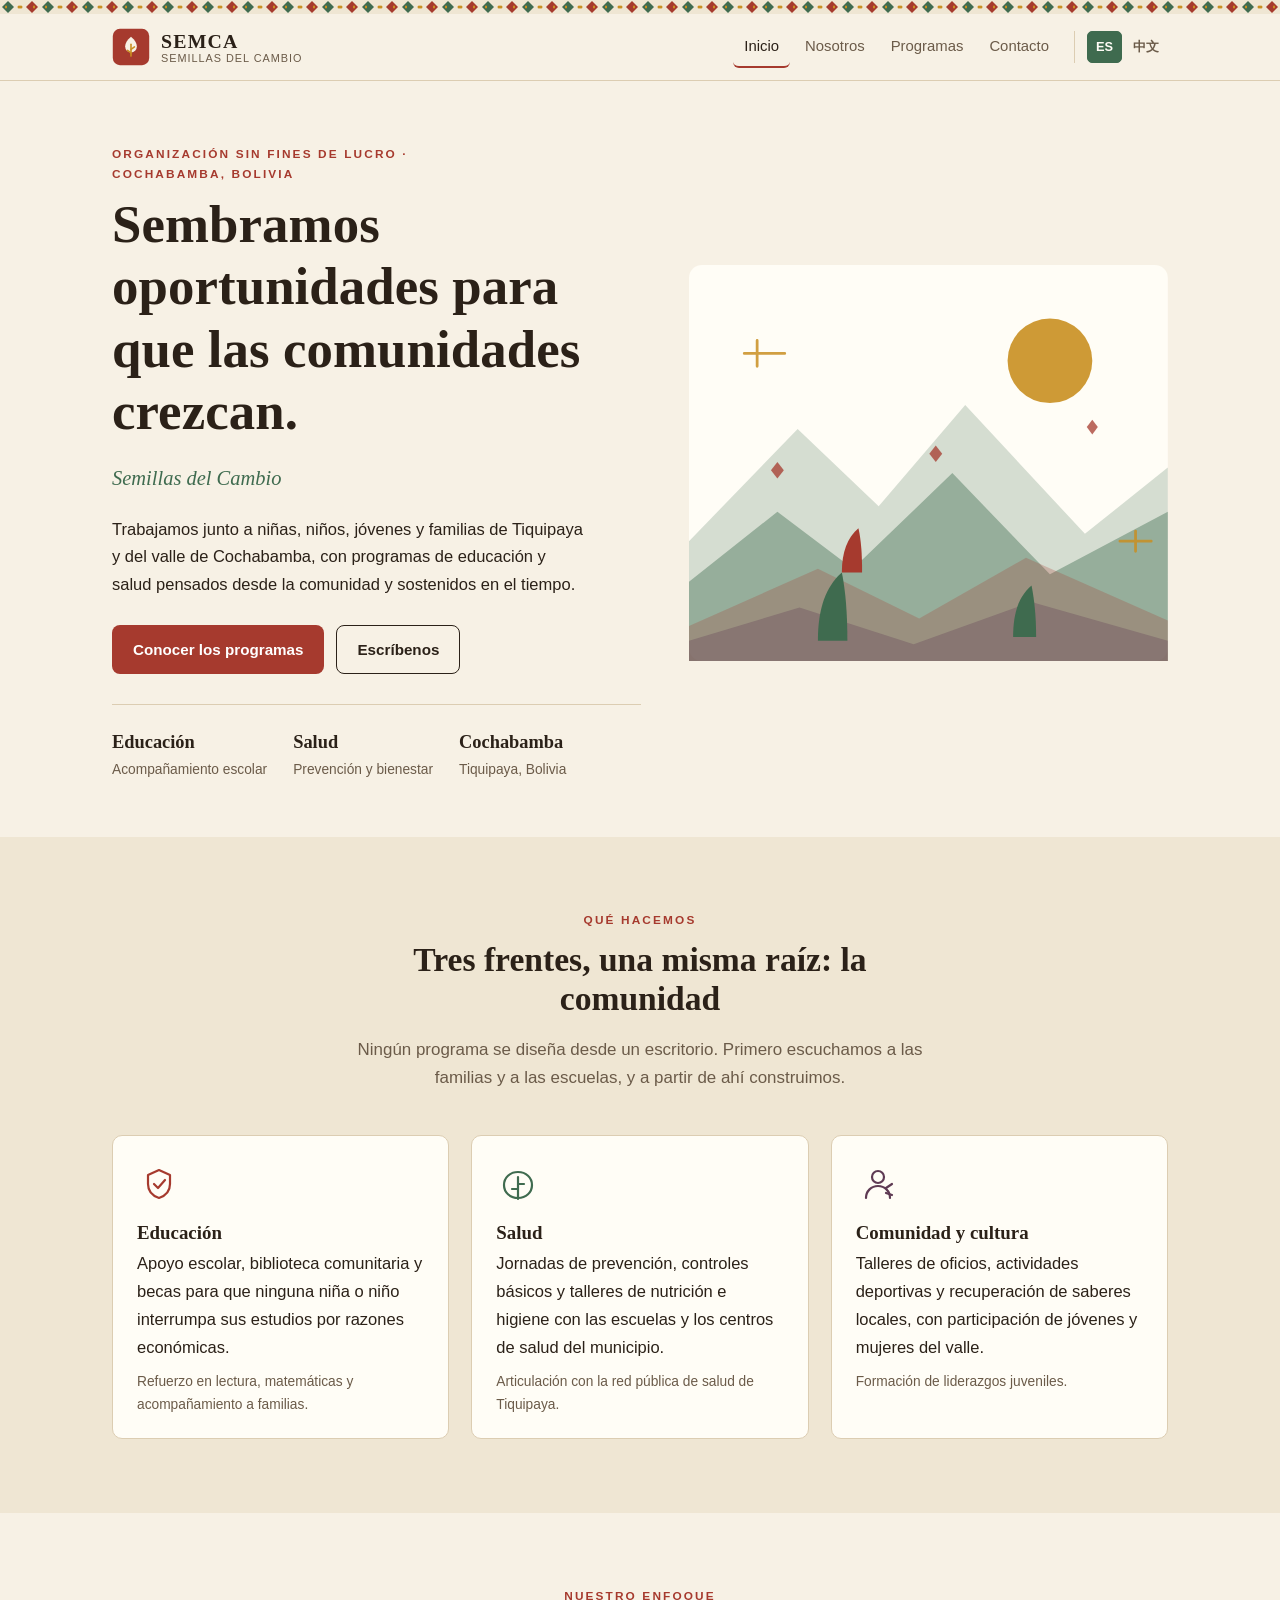
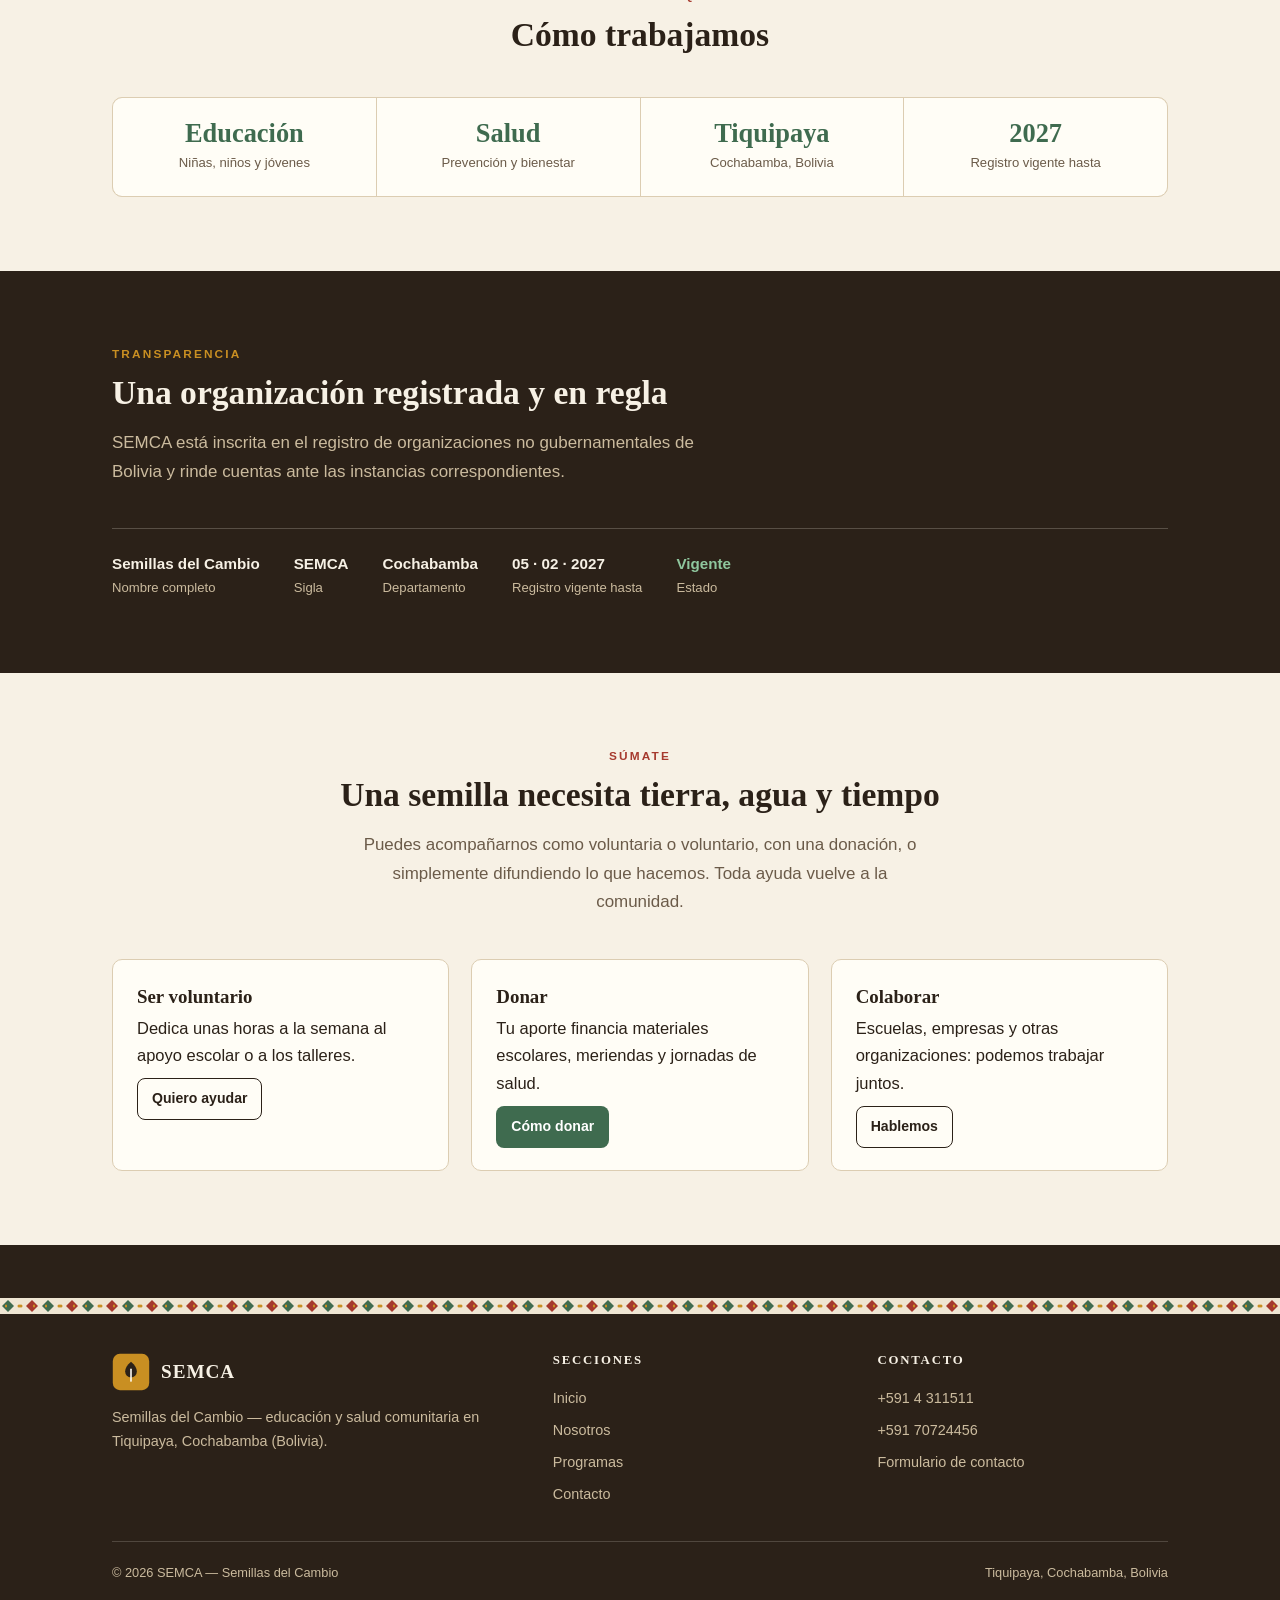
==== index.html @ c83ed0c6 "SEMCA — Semillas del Cambio website (Tiquipaya, Cochabamba, Bolivia)" ====
<!DOCTYPE html>
<html lang="es">
<head>
<meta charset="utf-8">
<meta name="viewport" content="width=device-width,initial-scale=1">
<title>SEMCA — Semillas del Cambio · Tiquipaya, Cochabamba</title>
<meta name="description" content="SEMCA — Semillas del Cambio es una organización sin fines de lucro de Tiquipaya, Cochabamba (Bolivia), dedicada a la educación y la salud comunitaria.">
<link rel="icon" href="data:image/svg+xml,%3Csvg xmlns='http://www.w3.org/2000/svg' viewBox='0 0 48 48'%3E%3Crect width='48' height='48' rx='9' fill='%23A63A2E'/%3E%3Cpath d='M24 12c5 4 7 8 7 12a7 7 0 0 1-14 0c0-4 2-8 7-12z' fill='%23F7F1E5'/%3E%3Cpath d='M24 20v14' stroke='%23C98F22' stroke-width='2'/%3E%3C/svg%3E">
<link rel="stylesheet" href="css/style.css">
</head>
<body>

<header class="site-header">
  <div class="banda"></div>
  <div class="container header-in">
    <a class="brand" href="index.html">
      <svg class="brand-mark" viewBox="0 0 48 48" aria-hidden="true">
        <rect x="1" y="1" width="46" height="46" rx="9" fill="#A63A2E"/>
        <path d="M24 11c5.2 4.2 7.4 8.3 7.4 12.4a7.4 7.4 0 0 1-14.8 0C16.6 19.3 18.8 15.2 24 11z" fill="#F7F1E5"/>
        <path d="M24 20.5v15" stroke="#C98F22" stroke-width="2" stroke-linecap="round"/>
        <path d="M24 27l4.4-3.2M24 31.5l-4.4-3.2" stroke="#C98F22" stroke-width="2" stroke-linecap="round"/>
      </svg>
      <span class="brand-text">
        <strong>SEMCA</strong>
        <span data-es="Semillas del Cambio" data-zh="变革的种子">Semillas del Cambio</span>
      </span>
    </a>
    <button class="nav-toggle" type="button" aria-label="Menú" aria-expanded="false"><span></span><span></span><span></span></button>
    <nav class="site-nav" aria-label="Navegación principal">
      <a href="index.html" data-es="Inicio" data-zh="首页">Inicio</a>
      <a href="nosotros.html" data-es="Nosotros" data-zh="关于我们">Nosotros</a>
      <a href="programas.html" data-es="Programas" data-zh="项目">Programas</a>
      <a href="contacto.html" data-es="Contacto" data-zh="联系我们">Contacto</a>
      <span class="lang">
        <button type="button" data-lang="es" aria-pressed="true">ES</button>
        <button type="button" data-lang="zh" aria-pressed="false">中文</button>
      </span>
    </nav>
  </div>
</header>

<main>

  <!-- ===================== HERO ===================== -->
  <section class="hero">
    <div class="container hero-in">
      <div>
        <p class="eyebrow" data-es="Organización sin fines de lucro · Cochabamba, Bolivia" data-zh="非营利组织 · 玻利维亚 科恰班巴">Organización sin fines de lucro · Cochabamba, Bolivia</p>
        <h1 data-es="Sembramos oportunidades para que las comunidades crezcan." data-zh="播下机会的种子，让社区自己生长。">Sembramos oportunidades para que las comunidades crezcan.</h1>
        <p class="hero-tag" data-es="Semillas del Cambio" data-zh="变革的种子">Semillas del Cambio</p>
        <p data-es="Trabajamos junto a niñas, niños, jóvenes y familias de Tiquipaya y del valle de Cochabamba, con programas de educación y salud pensados desde la comunidad y sostenidos en el tiempo." data-zh="我们与蒂基帕亚及科恰班巴山谷的儿童、青少年和家庭并肩工作，围绕教育与健康开展由社区共同设计、能够长期延续的项目。">Trabajamos junto a niñas, niños, jóvenes y familias de Tiquipaya y del valle de Cochabamba, con programas de educación y salud pensados desde la comunidad y sostenidos en el tiempo.</p>
        <div class="hero-acciones">
          <a class="btn btn--rojo" href="programas.html" data-es="Conocer los programas" data-zh="了解项目">Conocer los programas</a>
          <a class="btn btn--line" href="contacto.html" data-es="Escríbenos" data-zh="联系我们">Escríbenos</a>
        </div>
        <div class="hero-dato">
          <div><b data-es="Educación" data-zh="教育">Educación</b><span data-es="Acompañamiento escolar" data-zh="学业陪伴">Acompañamiento escolar</span></div>
          <div><b data-es="Salud" data-zh="健康">Salud</b><span data-es="Prevención y bienestar" data-zh="预防与健康">Prevención y bienestar</span></div>
          <div><b data-es="Cochabamba" data-zh="科恰班巴">Cochabamba</b><span data-es="Tiquipaya, Bolivia" data-zh="玻利维亚 蒂基帕亚">Tiquipaya, Bolivia</span></div>
        </div>
      </div>
      <div>
        <svg viewBox="0 0 520 430" role="img" aria-label="Ilustración: valle andino con sol, montañas y brotes" style="width:100%;height:auto">
          <rect width="520" height="430" rx="14" fill="#FFFDF6"/>
          <circle cx="392" cy="104" r="46" fill="#C98F22" opacity=".9"/>
          <path d="M0 300 L118 178 L206 262 L300 152 L430 292 L520 220 L520 430 L0 430 Z" fill="#3F6B4F" opacity=".22"/>
          <path d="M0 344 L96 268 L178 330 L286 226 L392 336 L520 268 L520 430 L0 430 Z" fill="#3F6B4F" opacity=".42"/>
          <path d="M0 392 L140 330 L250 384 L366 318 L520 386 L520 430 L0 430 Z" fill="#A63A2E" opacity=".26"/>
          <path d="M0 408 L120 372 L244 412 L372 366 L520 408 L520 430 L0 430 Z" fill="#5E3A53" opacity=".3"/>
          <path d="M140 408c0-34 8-58 26-74 4 20 6 44 6 74z" fill="#3F6B4F"/>
          <path d="M166 334c0-22 6-38 18-48 3 13 4 29 4 48z" fill="#A63A2E"/>
          <path d="M352 404c0-26 6-44 20-56 3 15 5 33 5 56z" fill="#3F6B4F"/>
          <g stroke="#C98F22" stroke-width="3" stroke-linecap="round" opacity=".85">
            <path d="M60 96h44M74 82v28"/>
            <path d="M468 300h34M485 289v22"/>
          </g>
          <g fill="#A63A2E" opacity=".75">
            <path d="M96 214l7 9-7 9-7-9z"/>
            <path d="M268 196l7 9-7 9-7-9z"/>
            <path d="M438 168l6 8-6 8-6-8z"/>
          </g>
        </svg>
      </div>
    </div>
  </section>

  <!-- ===================== QUÉ HACEMOS ===================== -->
  <section class="section section--alt">
    <div class="container">
      <div class="section-head center reveal">
        <p class="eyebrow" data-es="Qué hacemos" data-zh="我们的工作">Qué hacemos</p>
        <h2 data-es="Tres frentes, una misma raíz: la comunidad" data-zh="三个方向，同一个根：社区">Tres frentes, una misma raíz: la comunidad</h2>
        <p class="lead" data-es="Ningún programa se diseña desde un escritorio. Primero escuchamos a las familias y a las escuelas, y a partir de ahí construimos." data-zh="没有哪个项目是在办公室里凭空设计的。我们先倾听家庭与学校的声音，再由此出发。">Ningún programa se diseña desde un escritorio. Primero escuchamos a las familias y a las escuelas, y a partir de ahí construimos.</p>
      </div>

      <div class="grid-3">
        <article class="card reveal">
          <svg class="motivo" viewBox="0 0 44 44" fill="none" stroke="currentColor" stroke-width="2.2" stroke-linecap="round" stroke-linejoin="round" aria-hidden="true">
            <path d="M22 8l11 5v9c0 7-4.6 11.8-11 14-6.4-2.2-11-7-11-14v-9z"/>
            <path d="M17 22l4 4 7-8"/>
          </svg>
          <h3 data-es="Educación" data-zh="教育">Educación</h3>
          <p data-es="Apoyo escolar, biblioteca comunitaria y becas para que ninguna niña o niño interrumpa sus estudios por razones económicas." data-zh="课业辅导、社区图书室与助学金，让任何一个孩子都不会因为经济原因中断学业。">Apoyo escolar, biblioteca comunitaria y becas para que ninguna niña o niño interrumpa sus estudios por razones económicas.</p>
          <p class="small" data-es="Refuerzo en lectura, matemáticas y acompañamiento a familias." data-zh="阅读与数学补习，并为家庭提供陪伴支持。">Refuerzo en lectura, matemáticas y acompañamiento a familias.</p>
        </article>

        <article class="card card--verde reveal">
          <svg class="motivo" viewBox="0 0 44 44" fill="none" stroke="currentColor" stroke-width="2.2" stroke-linecap="round" stroke-linejoin="round" aria-hidden="true">
            <path d="M22 36c-8 0-14-5.6-14-13S14 10 22 10s14 5.6 14 13-6 13-14 13z"/>
            <path d="M22 15v22M22 22h6M22 27h-6"/>
          </svg>
          <h3 data-es="Salud" data-zh="健康">Salud</h3>
          <p data-es="Jornadas de prevención, controles básicos y talleres de nutrición e higiene con las escuelas y los centros de salud del municipio." data-zh="与学校和市政卫生站合作开展预防宣传、基础体检以及营养与卫生工作坊。">Jornadas de prevención, controles básicos y talleres de nutrición e higiene con las escuelas y los centros de salud del municipio.</p>
          <p class="small" data-es="Articulación con la red pública de salud de Tiquipaya." data-zh="与蒂基帕亚公共医疗网络协同合作。">Articulación con la red pública de salud de Tiquipaya.</p>
        </article>

        <article class="card card--uva reveal">
          <svg class="motivo" viewBox="0 0 44 44" fill="none" stroke="currentColor" stroke-width="2.2" stroke-linecap="round" stroke-linejoin="round" aria-hidden="true">
            <circle cx="22" cy="15" r="6"/>
            <path d="M10 36c0-7 5.4-12 12-12s12 5 12 12"/>
            <path d="M30 26l6-4M30 31l6 2"/>
          </svg>
          <h3 data-es="Comunidad y cultura" data-zh="社区与文化">Comunidad y cultura</h3>
          <p data-es="Talleres de oficios, actividades deportivas y recuperación de saberes locales, con participación de jóvenes y mujeres del valle." data-zh="手工艺工作坊、体育活动以及本地知识传承，由山谷的青年与妇女共同参与。">Talleres de oficios, actividades deportivas y recuperación de saberes locales, con participación de jóvenes y mujeres del valle.</p>
          <p class="small" data-es="Formación de liderazgos juveniles." data-zh="培养青年领导力。">Formación de liderazgos juveniles.</p>
        </article>
      </div>
    </div>
  </section>

  <!-- ===================== ENFOQUE ===================== -->
  <section class="section">
    <div class="container">
      <div class="section-head center reveal">
        <p class="eyebrow" data-es="Nuestro enfoque" data-zh="我们的定位">Nuestro enfoque</p>
        <h2 data-es="Cómo trabajamos" data-zh="我们如何工作">Cómo trabajamos</h2>
      </div>
      <div class="datos reveal">
        <div><b data-es="Educación" data-zh="教育">Educación</b><span data-es="Niñas, niños y jóvenes" data-zh="儿童与青少年">Niñas, niños y jóvenes</span></div>
        <div><b data-es="Salud" data-zh="健康">Salud</b><span data-es="Prevención y bienestar" data-zh="预防与福祉">Prevención y bienestar</span></div>
        <div><b data-es="Tiquipaya" data-zh="蒂基帕亚">Tiquipaya</b><span data-es="Cochabamba, Bolivia" data-zh="玻利维亚 科恰班巴">Cochabamba, Bolivia</span></div>
        <div><b>2027</b><span data-es="Registro vigente hasta" data-zh="注册有效期至">Registro vigente hasta</span></div>
      </div>
    </div>
  </section>

  <!-- ===================== REGISTRO / TRANSPARENCIA ===================== -->
  <section class="section section--ink">
    <div class="container">
      <div class="section-head reveal">
        <p class="eyebrow" data-es="Transparencia" data-zh="透明与合规">Transparencia</p>
        <h2 data-es="Una organización registrada y en regla" data-zh="依法注册、合规运营的组织">Una organización registrada y en regla</h2>
        <p class="lead" data-es="SEMCA está inscrita en el registro de organizaciones no gubernamentales de Bolivia y rinde cuentas ante las instancias correspondientes." data-zh="SEMCA 已在玻利维亚非政府组织登记册中登记，并向相应主管机构报告工作。">SEMCA está inscrita en el registro de organizaciones no gubernamentales de Bolivia y rinde cuentas ante las instancias correspondientes.</p>
      </div>
      <div class="registro reveal">
        <div><b data-es="Semillas del Cambio" data-zh="变革的种子">Semillas del Cambio</b><span data-es="Nombre completo" data-zh="机构全称">Nombre completo</span></div>
        <div><b>SEMCA</b><span data-es="Sigla" data-zh="简称">Sigla</span></div>
        <div><b data-es="Cochabamba" data-zh="科恰班巴">Cochabamba</b><span data-es="Departamento" data-zh="所在省">Departamento</span></div>
        <div><b>05 · 02 · 2027</b><span data-es="Registro vigente hasta" data-zh="注册有效期至">Registro vigente hasta</span></div>
        <div><b class="vigente" data-es="Vigente" data-zh="有效">Vigente</b><span data-es="Estado" data-zh="状态">Estado</span></div>
      </div>
    </div>
  </section>

  <!-- ===================== CTA ===================== -->
  <section class="section">
    <div class="container">
      <div class="section-head center reveal">
        <p class="eyebrow" data-es="Súmate" data-zh="加入我们">Súmate</p>
        <h2 data-es="Una semilla necesita tierra, agua y tiempo" data-zh="一颗种子需要土壤、水和时间">Una semilla necesita tierra, agua y tiempo</h2>
        <p class="lead" data-es="Puedes acompañarnos como voluntaria o voluntario, con una donación, o simplemente difundiendo lo que hacemos. Toda ayuda vuelve a la comunidad." data-zh="你可以作为志愿者加入我们，可以捐赠，也可以只是把我们在做的事告诉更多人。每一份帮助都会回到社区。">Puedes acompañarnos como voluntaria o voluntario, con una donación, o simplemente difundiendo lo que hacemos. Toda ayuda vuelve a la comunidad.</p>
      </div>
      <div class="grid-3">
        <article class="card reveal">
          <h3 data-es="Ser voluntario" data-zh="成为志愿者">Ser voluntario</h3>
          <p data-es="Dedica unas horas a la semana al apoyo escolar o a los talleres." data-zh="每周投入几个小时，参与课业辅导或工作坊。">Dedica unas horas a la semana al apoyo escolar o a los talleres.</p>
          <a class="btn btn--line btn--chico" href="contacto.html" data-es="Quiero ayudar" data-zh="我想参与">Quiero ayudar</a>
        </article>
        <article class="card card--verde reveal">
          <h3 data-es="Donar" data-zh="捐赠">Donar</h3>
          <p data-es="Tu aporte financia materiales escolares, meriendas y jornadas de salud." data-zh="你的捐助将用于学习用品、加餐和健康活动。">Tu aporte financia materiales escolares, meriendas y jornadas de salud.</p>
          <a class="btn btn--verde btn--chico" href="contacto.html" data-es="Cómo donar" data-zh="如何捐赠">Cómo donar</a>
        </article>
        <article class="card card--uva reveal">
          <h3 data-es="Colaborar" data-zh="合作">Colaborar</h3>
          <p data-es="Escuelas, empresas y otras organizaciones: podemos trabajar juntos." data-zh="学校、企业及其他组织：我们可以携手合作。">Escuelas, empresas y otras organizaciones: podemos trabajar juntos.</p>
          <a class="btn btn--line btn--chico" href="contacto.html" data-es="Hablemos" data-zh="聊一聊">Hablemos</a>
        </article>
      </div>
    </div>
  </section>

</main>

<footer class="site-footer">
  <div class="banda banda--gruesa"></div>
  <div class="container" style="padding-top:38px">
    <div class="footer-grid">
      <div>
        <div class="footer-marca">
          <svg class="brand-mark" viewBox="0 0 48 48" aria-hidden="true">
            <rect x="1" y="1" width="46" height="46" rx="9" fill="#C98F22"/>
            <path d="M24 11c5.2 4.2 7.4 8.3 7.4 12.4a7.4 7.4 0 0 1-14.8 0C16.6 19.3 18.8 15.2 24 11z" fill="#2B2118"/>
            <path d="M24 20.5v15" stroke="#FFFDF6" stroke-width="2" stroke-linecap="round"/>
          </svg>
          <strong>SEMCA</strong>
        </div>
        <p data-es="Semillas del Cambio — educación y salud comunitaria en Tiquipaya, Cochabamba (Bolivia)." data-zh="变革的种子 —— 在玻利维亚科恰班巴蒂基帕亚开展教育与社区健康工作。">Semillas del Cambio — educación y salud comunitaria en Tiquipaya, Cochabamba (Bolivia).</p>
      </div>
      <div>
        <h4 data-es="Secciones" data-zh="网站导航">Secciones</h4>
        <a href="index.html" data-es="Inicio" data-zh="首页">Inicio</a>
        <a href="nosotros.html" data-es="Nosotros" data-zh="关于我们">Nosotros</a>
        <a href="programas.html" data-es="Programas" data-zh="项目">Programas</a>
        <a href="contacto.html" data-es="Contacto" data-zh="联系我们">Contacto</a>
      </div>
      <div>
        <h4 data-es="Contacto" data-zh="联系方式">Contacto</h4>
        <a href="tel:+5914311511">+591 4 311511</a>
        <a href="tel:+59170724456">+591 70724456</a>
        <a href="contacto.html" data-es="Formulario de contacto" data-zh="在线留言">Formulario de contacto</a>
      </div>
    </div>
    <div class="footer-fin">
      <span>© <span data-anio>2026</span> SEMCA — <span data-es="Semillas del Cambio" data-zh="变革的种子">Semillas del Cambio</span></span>
      <span data-es="Tiquipaya, Cochabamba, Bolivia" data-zh="玻利维亚 科恰班巴 蒂基帕亚">Tiquipaya, Cochabamba, Bolivia</span>
    </div>
  </div>
</footer>

<script src="js/main.js"></script>
</body>
</html>
---- css/style.css ----
/* ============================================================
   SEMCA — Semillas del Cambio (Tiquipaya, Cochabamba, Bolivia)
   Hoja de estilos única para todo el sitio.
   Paleta tomada de la paleta textiles andinos (aguayo):
   creyo algodón, Rojo teja, verde valle, ocre mostaza, Uva.
   ============================================================ */

:root{
  --cream:   #F7F1E5;
  --cream-2: #EFE6D3;
  --paper:   #FFFDF6;
  --ink:     #2B2118;
  --ink-2:   #6B5B49;
  --rojo:    #A63A2E;
  --verde:   #3F6B4F;
  --ocre:    #C98F22;
  --uva:     #5E3A53;
  --line:    #DCCDB2;

  --serif: "Iowan Old Style","Palatino Linotype",Palatino,Georgia,"Songti SC","Noto Serif CJK SC",serif;
  --sans: -apple-system,BlinkMacSystemFont,"Segoe UI",Roboto,"Helvetica Neue","PingFang SC","Hiragino Sans GB","Microsoft YaHei",sans-serif;
  --maxw: 1100px;
  --r: 10px;
}

*{box-sizing:border-box}
html{-webkit-text-size-adjust:100%; scroll-behavior:smooth}
body{
  margin:0;
  font-family:var(--sans);
  font-size:16.5px;
  line-height:1.68;
  color:var(--ink);
  background:var(--cream);
}
img,svg{display:block;max-width:100%}
a{color:inherit;text-decoration:none}
p{margin:0 0 1em}
ul{margin:0;padding:0;list-style:none}

.container{max-width:var(--maxw);margin:0 auto;padding:0 22px}

/* ---------- Tipografía ---------- */
h1,h2,h3,h4{font-family:var(--serif);line-height:1.18;margin:0 0 .5em;font-weight:600}
h1{font-size:clamp(2.1rem,4.6vw,3.3rem);letter-spacing:.1px}
h2{font-size:clamp(1.55rem,2.8vw,2.1rem)}
h3{font-size:1.18rem}
.eyebrow{
  font-size:.74rem;font-weight:700;letter-spacing:.18em;text-transform:uppercase;
  color:var(--rojo);margin:0 0 .7em;
}
.lead{font-size:1.06rem;color:var(--ink-2);max-width:62ch}
.small{font-size:.86rem;color:var(--ink-2)}
.center{text-align:center}
.center .lead{margin-left:auto;margin-right:auto}

/* ---------- Banda tejida (aguayo) ---------- */
.banda{
  height:14px;width:100%;
  background-image:url("data:image/svg+xml,%3Csvg xmlns='http://www.w3.org/2000/svg' width='40' height='16' viewBox='0 0 40 16'%3E%3Crect width='40' height='16' fill='%23EFE6D3'/%3E%3Cpath d='M6 8 L12 2 L18 8 L12 14 Z' fill='%23A63A2E'/%3E%3Cpath d='M22 8 L28 2 L34 8 L28 14 Z' fill='%233F6B4F'/%3E%3Cpath d='M13 8 h2' stroke='%23C98F22' stroke-width='2.4'/%3E%3Cpath d='M25 8 h2' stroke='%23C98F22' stroke-width='2.4'/%3E%3Ccircle cx='1' cy='8' r='1.5' fill='%23C98F22'/%3E%3Ccircle cx='39' cy='8' r='1.5' fill='%23C98F22'/%3E%3C/svg%3E");
  background-repeat:repeat-x;
  background-position:center;
  flex:none;
}
.banda--gruesa{height:18px}

/* ---------- Cabecera ---------- */
.site-header{
  position:sticky;top:0;z-index:60;
  background:var(--cream);
  border-bottom:1px solid var(--line);
}
.header-in{display:flex;align-items:center;gap:18px;min-height:66px}
.brand{display:flex;align-items:center;gap:11px;flex:none}
.brand-mark{width:38px;height:38px;flex:none}
.brand-text{display:flex;flex-direction:column;line-height:1.12}
.brand-text strong{font-family:var(--serif);font-size:1.24rem;letter-spacing:.06em}
.brand-text span{font-size:.68rem;letter-spacing:.09em;text-transform:uppercase;color:var(--ink-2)}

.site-nav{margin-left:auto;display:flex;align-items:center;gap:4px}
.site-nav a{
  padding:8px 11px;border-radius:6px;font-size:.93rem;color:var(--ink-2);
  border-bottom:2px solid transparent;
}
.site-nav a:hover{color:var(--ink)}
.site-nav a.is-current{color:var(--ink);border-bottom-color:var(--rojo)}
.lang{display:flex;align-items:center;gap:2px;margin-left:10px;padding-left:12px;border-left:1px solid var(--line)}
.lang button{
  font:inherit;font-size:.8rem;font-weight:600;cursor:pointer;
  padding:4px 8px;border-radius:5px;border:1px solid transparent;
  background:none;color:var(--ink-2);
}
.lang button:hover{color:var(--ink)}
.lang button.is-active{color:var(--paper);background:var(--verde);border-color:var(--verde)}

.nav-toggle{
  display:none;margin-left:auto;width:42px;height:38px;cursor:pointer;
  background:none;border:1px solid var(--line);border-radius:6px;padding:9px 8px;
}
.nav-toggle span{display:block;height:2px;background:var(--ink);margin:4px 0;border-radius:2px}

/* ---------- Botones ---------- */
.btn{
  display:inline-flex;align-items:center;gap:8px;
  font:inherit;font-weight:600;font-size:.95rem;cursor:pointer;
  padding:11px 20px;border-radius:8px;border:1.5px solid transparent;
  transition:transform .12s ease, background .12s ease;
}
.btn:active{transform:translateY(1px)}
.btn--rojo{background:var(--rojo);color:#fff}
.btn--rojo:hover{background:#8d2f25}
.btn--line{border-color:var(--ink);color:var(--ink);background:none}
.btn--line:hover{background:var(--ink);color:var(--cream)}
.btn--verde{background:var(--verde);color:#fff}
.btn--verde:hover{background:#325740}
.btn--chico{padding:8px 14px;font-size:.88rem}

/* ---------- Secciones ---------- */
.section{padding:74px 0}
.section--alt{background:var(--cream-2)}
.section--ink{background:var(--ink);color:var(--cream)}
.section--ink .eyebrow{color:var(--ocre)}
.section--ink .lead,.section--ink .small{color:#CBBB9E}
.section-head{max-width:66ch;margin-bottom:42px}
.section-head.center{margin-left:auto;margin-right:auto}

/* ---------- Hero ---------- */
.hero{padding:64px 0 0}
.hero-in{display:grid;grid-template-columns:1.05fr .95fr;gap:48px;align-items:center;padding-bottom:56px}
.hero h1{margin-bottom:.35em}
.hero-tag{font-family:var(--serif);font-size:1.28rem;color:var(--verde);margin:0 0 1em;font-style:italic}
.hero p{max-width:52ch}
.hero-acciones{display:flex;flex-wrap:wrap;gap:12px;margin-top:26px}
.hero-dato{display:flex;flex-wrap:wrap;gap:10px 26px;margin-top:30px;padding-top:22px;border-top:1px solid var(--line)}
.hero-dato div{font-size:.86rem;color:var(--ink-2)}
.hero-dato b{display:block;font-family:var(--serif);font-size:1.15rem;color:var(--ink);font-weight:600}

/* ---------- Tarjetas ---------- */
.grid-3{display:grid;grid-template-columns:repeat(3,1fr);gap:22px}
.grid-2{display:grid;grid-template-columns:repeat(2,1fr);gap:22px}
.card{
  background:var(--paper);border:1px solid var(--line);border-radius:var(--r);
  padding:26px 24px 22px;position:relative;
}
.card .motivo{width:44px;height:44px;margin-bottom:16px;color:var(--rojo)}
.card h3{margin-bottom:.35em}
.card p{margin-bottom:.5em}
.card .small{margin:0}
.card--verde .motivo{color:var(--verde)}
.card--uva .motivo{color:var(--uva)}

/* ---------- Datos / transparencia ---------- */
.datos{display:grid;grid-template-columns:repeat(4,1fr);gap:1px;background:var(--line);border:1px solid var(--line);border-radius:var(--r);overflow:hidden;margin-top:40px}
.datos div{background:var(--paper);padding:20px 18px;text-align:center}
.datos b{display:block;font-family:var(--serif);font-size:1.65rem;color:var(--verde);font-weight:600;line-height:1.15}
.datos span{font-size:.82rem;color:var(--ink-2)}

.registro{
  display:flex;flex-wrap:wrap;gap:14px 34px;align-items:baseline;
  border-top:1px solid rgba(247,241,229,.22);margin-top:34px;padding-top:22px;
}
.registro div{font-size:.82rem;color:#CBBB9E}
.registro b{display:block;font-size:.95rem;color:var(--cream);font-weight:600}
.registro .vigente{color:#8FC79E}

/* ---------- Noticias ---------- */
.nota{display:grid;grid-template-columns:88px 1fr;gap:22px;padding:24px 0;border-bottom:1px solid var(--line)}
.nota:last-child{border-bottom:0}
.nota-fecha{
  font-family:var(--serif);text-align:center;border:1px solid var(--line);
  border-radius:8px;background:var(--paper);padding:8px 6px;height:fit-content;
}
.nota-fecha b{display:block;font-size:1.5rem;color:var(--rojo);line-height:1.1}
.nota-fecha span{font-size:.72rem;letter-spacing:.08em;text-transform:uppercase;color:var(--ink-2)}
.nota h3{font-size:1.12rem;margin-bottom:.3em}
.nota p{margin-bottom:.35em}
.tag{
  display:inline-block;font-size:.7rem;font-weight:700;letter-spacing:.1em;text-transform:uppercase;
  color:var(--verde);border:1px solid var(--line);background:var(--cream-2);
  padding:2px 9px;border-radius:20px;margin-bottom:10px;
}

/* ---------- Nosotros ---------- */
.lista{padding-left:0}
.lista li{position:relative;padding:6px 0 6px 30px;color:var(--ink-2)}
.lista li::before{
  content:"";position:absolute;left:2px;top:15px;width:11px;height:11px;
  background:var(--rojo);transform:rotate(45deg);
}
.lista--verde li::before{background:var(--verde)}

.cita{
  border-left:4px solid var(--ocre);background:var(--cream-2);
  padding:20px 24px;margin:34px 0;border-radius:0 var(--r) var(--r) 0;
  font-family:var(--serif);font-size:1.06rem;
}
.cita footer{font-family:var(--sans);font-size:.82rem;color:var(--ink-2);margin-top:8px}

/* ---------- Contacto ---------- */
.contacto-grid{display:grid;grid-template-columns:1fr 1fr;gap:40px;align-items:start}
.info-linea{display:flex;gap:14px;padding:15px 0;border-bottom:1px solid var(--line)}
.info-linea:last-child{border-bottom:0}
.info-linea .ic{flex:none;width:34px;height:34px;color:var(--verde);margin-top:2px}
.info-linea b{display:block;font-size:.78rem;letter-spacing:.1em;text-transform:uppercase;color:var(--ink-2);font-weight:700;margin-bottom:2px}
.info-linea span,.info-linea a{font-size:1rem;color:var(--ink)}
.info-linea a{border-bottom:1px solid var(--line)}
.info-linea a:hover{border-bottom-color:var(--rojo);color:var(--rojo)}

.formulario{background:var(--paper);border:1px solid var(--line);border-radius:var(--r);padding:26px}
.campo{margin-bottom:16px}
.campo label{display:block;font-size:.8rem;font-weight:700;letter-spacing:.06em;text-transform:uppercase;color:var(--ink-2);margin-bottom:6px}
.campo input,.campo textarea{
  width:100%;font:inherit;font-size:.95rem;color:var(--ink);
  background:var(--cream);border:1px solid var(--line);border-radius:7px;padding:10px 12px;
}
.campo input:focus,.campo textarea:focus{outline:2px solid var(--ocre);outline-offset:1px}
.form-aviso{
  display:none;margin-top:12px;padding:11px 14px;border-radius:7px;font-size:.86rem;
  background:var(--cream-2);border:1px solid var(--line);color:var(--ink-2);
}
.form-aviso.is-visible{display:block}

/* ---------- Pie ---------- */
.site-footer{background:var(--ink);color:#CBBB9E;padding:52px 0 26px;font-size:.9rem}
.footer-grid{display:grid;grid-template-columns:1.4fr 1fr 1fr;gap:34px;padding-bottom:30px}
.footer-grid h4{color:var(--cream);font-size:.8rem;letter-spacing:.14em;text-transform:uppercase;margin-bottom:14px}
.footer-grid a{display:block;padding:4px 0;color:#CBBB9E}
.footer-grid a:hover{color:var(--cream)}
.footer-marca{display:flex;align-items:center;gap:11px;margin-bottom:14px}
.footer-marca strong{font-family:var(--serif);font-size:1.2rem;color:var(--cream);letter-spacing:.05em}
.footer-fin{border-top:1px solid rgba(247,241,229,.18);padding-top:20px;display:flex;flex-wrap:wrap;gap:8px 26px;justify-content:space-between;font-size:.8rem}

/* ---------- Animación de entrada ---------- */
.reveal{opacity:0;transform:translateY(14px);transition:opacity .5s ease,transform .5s ease}
.reveal.is-in{opacity:1;transform:none}
@media (prefers-reduced-motion:reduce){
  .reveal{opacity:1;transform:none;transition:none}
  html{scroll-behavior:auto}
}

/* ---------- Responsive ---------- */
@media (max-width:920px){
  .hero-in{grid-template-columns:1fr;gap:34px}
  .grid-3{grid-template-columns:1fr 1fr}
  .datos{grid-template-columns:1fr 1fr}
  .footer-grid{grid-template-columns:1fr 1fr}
}
@media (max-width:760px){
  .nav-toggle{display:block}
  .site-nav{
    display:none;position:absolute;top:100%;left:0;right:0;
    background:var(--cream);border-bottom:1px solid var(--line);
    flex-direction:column;align-items:stretch;padding:10px 22px 16px;gap:2px;
  }
  .site-nav.is-open{display:flex}
  .site-nav a{padding:11px 4px;border-bottom:0;font-size:1rem}
  .site-nav a.is-current{border-bottom:0;color:var(--rojo)}
  .lang{margin:8px 0 0;padding:10px 0 0;border-left:0;border-top:1px solid var(--line)}
  .grid-3,.grid-2,.contacto-grid{grid-template-columns:1fr}
  .section{padding:56px 0}
  .hero{padding-top:44px}
}
@media (max-width:480px){
  .datos{grid-template-columns:1fr 1fr}
  .nota{grid-template-columns:64px 1fr;gap:14px}
}
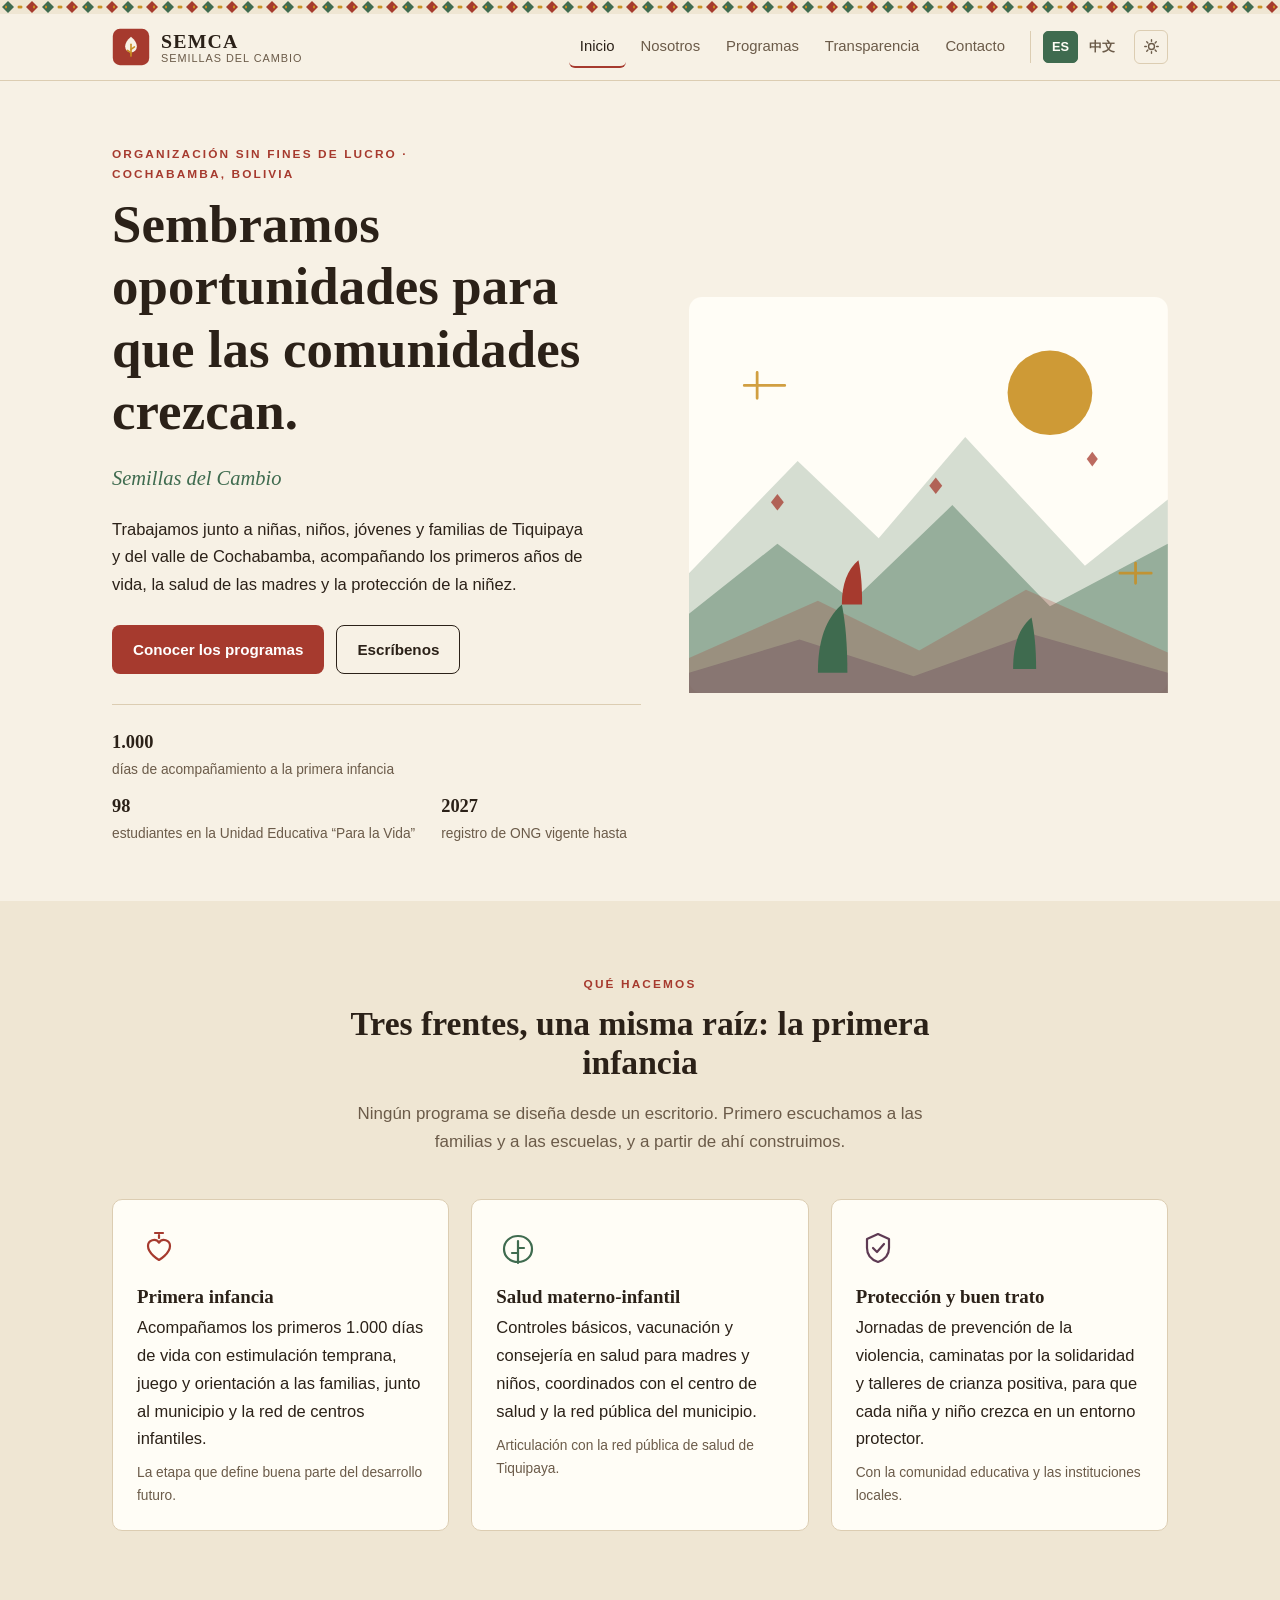
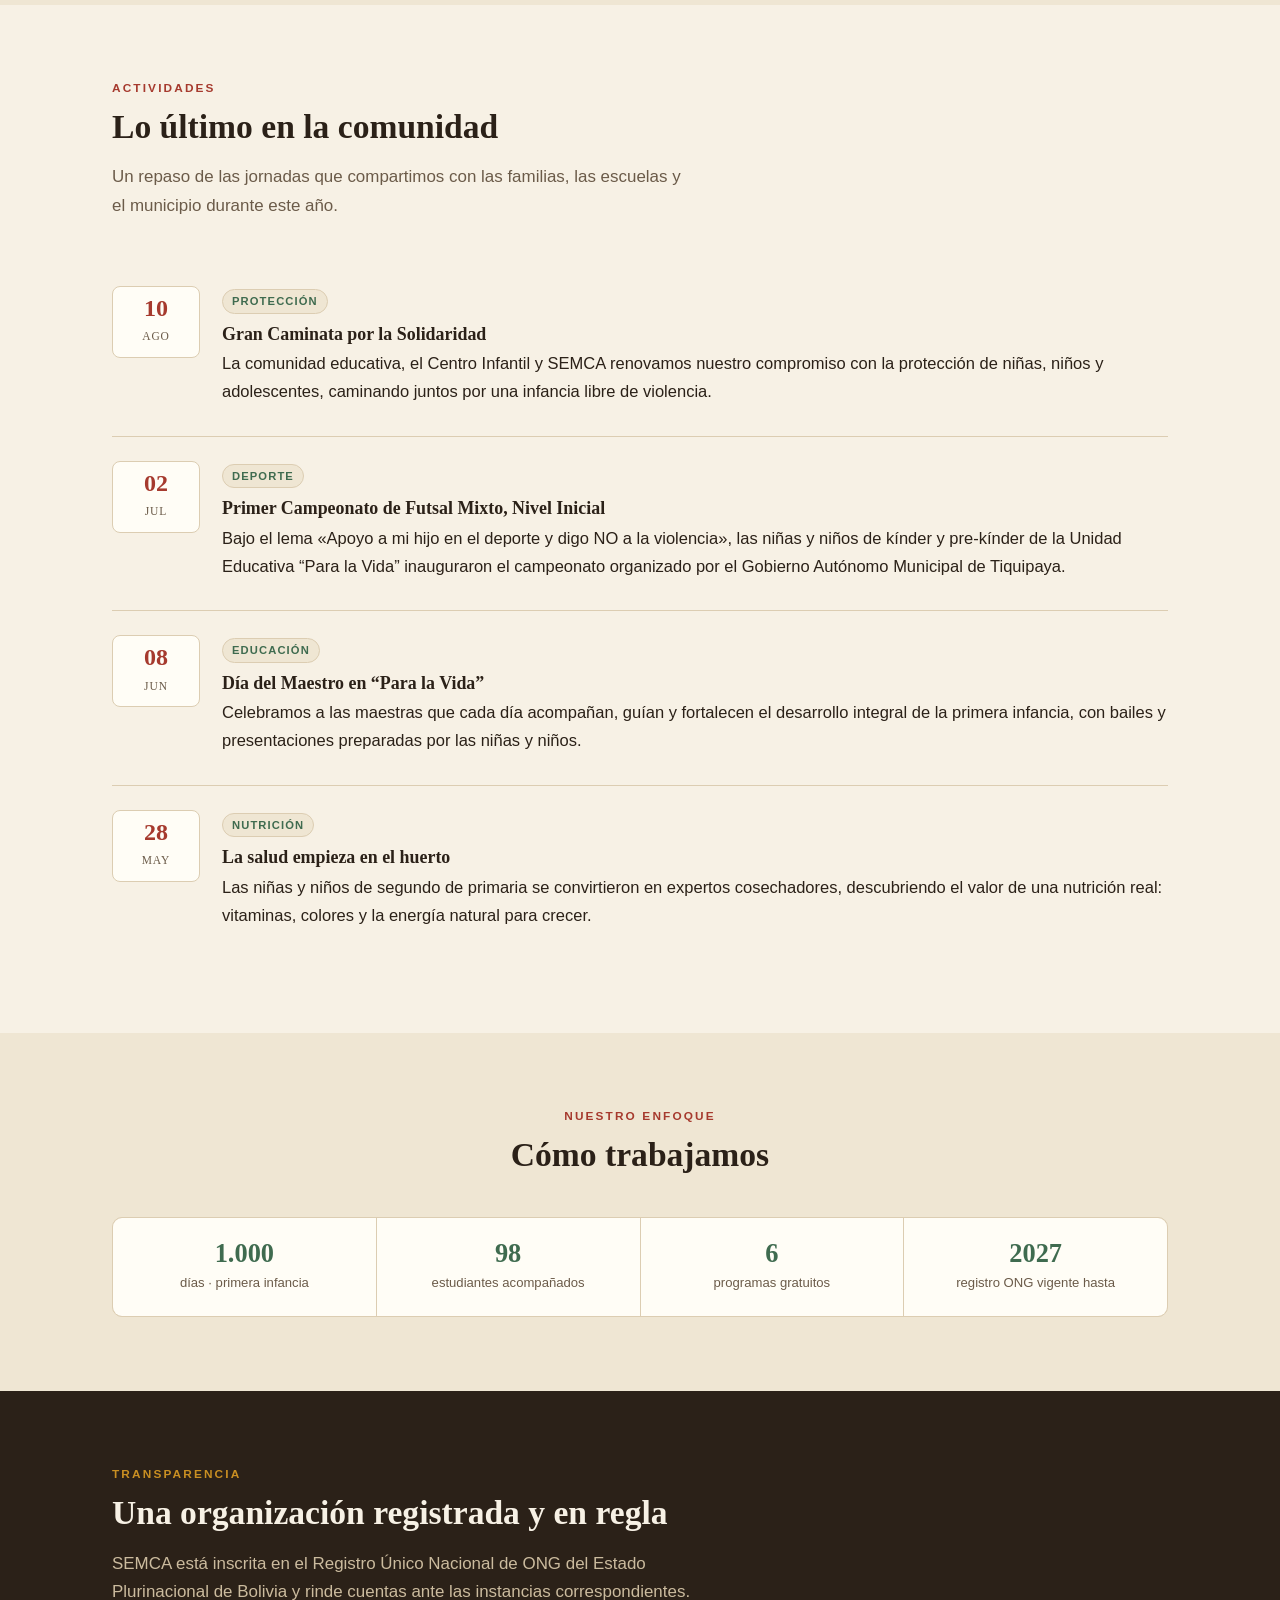
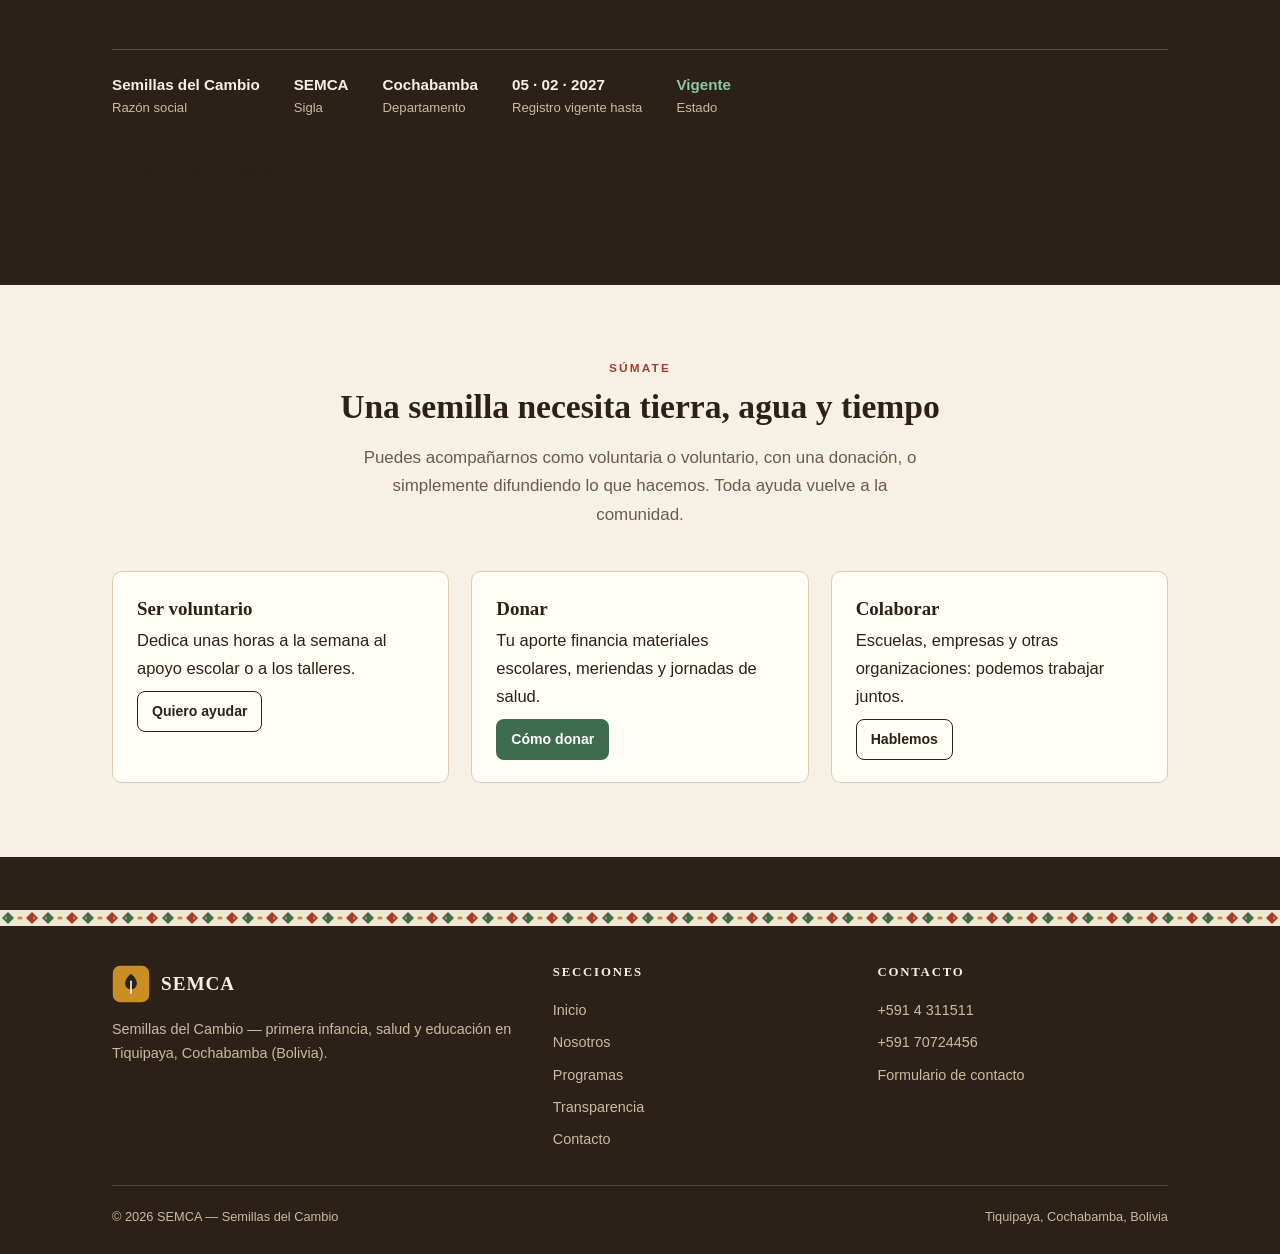
==== commit a9a4eaa8: "Sitio ampliado: contenido verificado, nuevos programas y funciones PWA Contenido - Programas reescri" ====
--- a/index.html
+++ b/index.html
@@ -4,11 +4,41 @@
 <meta charset="utf-8">
 <meta name="viewport" content="width=device-width,initial-scale=1">
 <title>SEMCA — Semillas del Cambio · Tiquipaya, Cochabamba</title>
-<meta name="description" content="SEMCA — Semillas del Cambio es una organización sin fines de lucro de Tiquipaya, Cochabamba (Bolivia), dedicada a la educación y la salud comunitaria.">
+<meta name="description" content="SEMCA — Semillas del Cambio es una organización sin fines de lucro de Tiquipaya, Cochabamba (Bolivia), dedicada a la primera infancia, la salud materno-infantil y la protección de la niñez.">
 <link rel="icon" href="data:image/svg+xml,%3Csvg xmlns='http://www.w3.org/2000/svg' viewBox='0 0 48 48'%3E%3Crect width='48' height='48' rx='9' fill='%23A63A2E'/%3E%3Cpath d='M24 12c5 4 7 8 7 12a7 7 0 0 1-14 0c0-4 2-8 7-12z' fill='%23F7F1E5'/%3E%3Cpath d='M24 20v14' stroke='%23C98F22' stroke-width='2'/%3E%3C/svg%3E">
+<meta name="theme-color" content="#A63A2E">
+<meta property="og:type" content="website">
+<meta property="og:site_name" content="SEMCA — Semillas del Cambio">
+<meta property="og:title" content="SEMCA — Semillas del Cambio · Tiquipaya, Cochabamba">
+<meta property="og:description" content="Primera infancia, salud materno-infantil y protección de la niñez en Tiquipaya, Cochabamba (Bolivia).">
+<meta property="og:locale" content="es_BO">
+<meta name="twitter:card" content="summary">
+<link rel="manifest" href="manifest.webmanifest">
+<link rel="apple-touch-icon" href="icono.svg">
 <link rel="stylesheet" href="css/style.css">
+<script>(function(){try{var t=localStorage.getItem("semca-theme");if(t!=="dark"&&t!=="light"){t=window.matchMedia&&window.matchMedia("(prefers-color-scheme: dark)").matches?"dark":"light";}document.documentElement.setAttribute("data-theme",t);}catch(e){}})();</script>
+<script type="application/ld+json">
+{
+  "@context": "https://schema.org",
+  "@type": "NGO",
+  "name": "SEMCA — Semillas del Cambio",
+  "alternateName": "SEMCA",
+  "description": "Organización sin fines de lucro de Tiquipaya, Cochabamba (Bolivia), dedicada a la primera infancia, la salud materno-infantil y la protección de la niñez.",
+  "address": {
+    "@type": "PostalAddress",
+    "streetAddress": "Calle Innominda s/n, Zona Chilimarca, entre Av. Chilimarca y Calle Innominda",
+    "addressLocality": "Tiquipaya",
+    "addressRegion": "Cochabamba",
+    "addressCountry": "BO"
+  },
+  "telephone": ["+591-4-311511", "+591-70724456"],
+  "areaServed": "Tiquipaya, Cochabamba, Bolivia"
+}
+</script>
 </head>
 <body>
+
+<a class="skip-link" href="#main" data-es="Saltar al contenido" data-zh="跳到主要内容">Saltar al contenido</a>
 
 <header class="site-header">
   <div class="banda"></div>
@@ -30,16 +60,21 @@
       <a href="index.html" data-es="Inicio" data-zh="首页">Inicio</a>
       <a href="nosotros.html" data-es="Nosotros" data-zh="关于我们">Nosotros</a>
       <a href="programas.html" data-es="Programas" data-zh="项目">Programas</a>
+      <a href="transparencia.html" data-es="Transparencia" data-zh="透明公示">Transparencia</a>
       <a href="contacto.html" data-es="Contacto" data-zh="联系我们">Contacto</a>
       <span class="lang">
         <button type="button" data-lang="es" aria-pressed="true">ES</button>
         <button type="button" data-lang="zh" aria-pressed="false">中文</button>
       </span>
+      <button class="theme-toggle" type="button" aria-label="Cambiar tema" aria-pressed="false">
+        <svg class="ic-sol" viewBox="0 0 24 24" fill="none" stroke="currentColor" stroke-width="2" stroke-linecap="round" aria-hidden="true"><circle cx="12" cy="12" r="4.2"/><path d="M12 2.5v2.2M12 19.3v2.2M2.5 12h2.2M19.3 12h2.2M5.3 5.3l1.6 1.6M17.1 17.1l1.6 1.6M18.7 5.3l-1.6 1.6M6.9 17.1l-1.6 1.6"/></svg>
+        <svg class="ic-luna" viewBox="0 0 24 24" fill="none" stroke="currentColor" stroke-width="2" stroke-linecap="round" stroke-linejoin="round" aria-hidden="true"><path d="M20 14.5A8.5 8.5 0 0 1 9.5 4a8.5 8.5 0 1 0 10.5 10.5z"/></svg>
+      </button>
     </nav>
   </div>
 </header>
 
-<main>
+<main id="main">
 
   <!-- ===================== HERO ===================== -->
   <section class="hero">
@@ -48,15 +83,15 @@
         <p class="eyebrow" data-es="Organización sin fines de lucro · Cochabamba, Bolivia" data-zh="非营利组织 · 玻利维亚 科恰班巴">Organización sin fines de lucro · Cochabamba, Bolivia</p>
         <h1 data-es="Sembramos oportunidades para que las comunidades crezcan." data-zh="播下机会的种子，让社区自己生长。">Sembramos oportunidades para que las comunidades crezcan.</h1>
         <p class="hero-tag" data-es="Semillas del Cambio" data-zh="变革的种子">Semillas del Cambio</p>
-        <p data-es="Trabajamos junto a niñas, niños, jóvenes y familias de Tiquipaya y del valle de Cochabamba, con programas de educación y salud pensados desde la comunidad y sostenidos en el tiempo." data-zh="我们与蒂基帕亚及科恰班巴山谷的儿童、青少年和家庭并肩工作，围绕教育与健康开展由社区共同设计、能够长期延续的项目。">Trabajamos junto a niñas, niños, jóvenes y familias de Tiquipaya y del valle de Cochabamba, con programas de educación y salud pensados desde la comunidad y sostenidos en el tiempo.</p>
+        <p data-es="Trabajamos junto a niñas, niños, jóvenes y familias de Tiquipaya y del valle de Cochabamba, acompañando los primeros años de vida, la salud de las madres y la protección de la niñez." data-zh="我们与蒂基帕亚及科恰班巴山谷的儿童、青少年和家庭并肩工作，陪伴生命最初的岁月，守护母亲健康与儿童保护。">Trabajamos junto a niñas, niños, jóvenes y familias de Tiquipaya y del valle de Cochabamba, acompañando los primeros años de vida, la salud de las madres y la protección de la niñez.</p>
         <div class="hero-acciones">
           <a class="btn btn--rojo" href="programas.html" data-es="Conocer los programas" data-zh="了解项目">Conocer los programas</a>
           <a class="btn btn--line" href="contacto.html" data-es="Escríbenos" data-zh="联系我们">Escríbenos</a>
         </div>
         <div class="hero-dato">
-          <div><b data-es="Educación" data-zh="教育">Educación</b><span data-es="Acompañamiento escolar" data-zh="学业陪伴">Acompañamiento escolar</span></div>
-          <div><b data-es="Salud" data-zh="健康">Salud</b><span data-es="Prevención y bienestar" data-zh="预防与健康">Prevención y bienestar</span></div>
-          <div><b data-es="Cochabamba" data-zh="科恰班巴">Cochabamba</b><span data-es="Tiquipaya, Bolivia" data-zh="玻利维亚 蒂基帕亚">Tiquipaya, Bolivia</span></div>
+          <div><b>1.000</b><span data-es="días de acompañamiento a la primera infancia" data-zh="幼儿早期陪伴的关键天数">días de acompañamiento a la primera infancia</span></div>
+          <div><b>98</b><span data-es="estudiantes en la Unidad Educativa “Para la Vida”" data-zh="「为了生命」学校在校学生">estudiantes en la Unidad Educativa “Para la Vida”</span></div>
+          <div><b>2027</b><span data-es="registro de ONG vigente hasta" data-zh="NGO 登记有效期至">registro de ONG vigente hasta</span></div>
         </div>
       </div>
       <div>
@@ -89,19 +124,19 @@
     <div class="container">
       <div class="section-head center reveal">
         <p class="eyebrow" data-es="Qué hacemos" data-zh="我们的工作">Qué hacemos</p>
-        <h2 data-es="Tres frentes, una misma raíz: la comunidad" data-zh="三个方向，同一个根：社区">Tres frentes, una misma raíz: la comunidad</h2>
+        <h2 data-es="Tres frentes, una misma raíz: la primera infancia" data-zh="三个方向，同一个根：幼儿早期发展">Tres frentes, una misma raíz: la primera infancia</h2>
         <p class="lead" data-es="Ningún programa se diseña desde un escritorio. Primero escuchamos a las familias y a las escuelas, y a partir de ahí construimos." data-zh="没有哪个项目是在办公室里凭空设计的。我们先倾听家庭与学校的声音，再由此出发。">Ningún programa se diseña desde un escritorio. Primero escuchamos a las familias y a las escuelas, y a partir de ahí construimos.</p>
       </div>
 
       <div class="grid-3">
         <article class="card reveal">
           <svg class="motivo" viewBox="0 0 44 44" fill="none" stroke="currentColor" stroke-width="2.2" stroke-linecap="round" stroke-linejoin="round" aria-hidden="true">
-            <path d="M22 8l11 5v9c0 7-4.6 11.8-11 14-6.4-2.2-11-7-11-14v-9z"/>
-            <path d="M17 22l4 4 7-8"/>
+            <path d="M22 34s-11-6.4-11-14a6 6 0 0 1 11-3.4A6 6 0 0 1 33 20c0 7.6-11 14-11 14z"/>
+            <path d="M22 12V9M18 7h8"/>
           </svg>
-          <h3 data-es="Educación" data-zh="教育">Educación</h3>
-          <p data-es="Apoyo escolar, biblioteca comunitaria y becas para que ninguna niña o niño interrumpa sus estudios por razones económicas." data-zh="课业辅导、社区图书室与助学金，让任何一个孩子都不会因为经济原因中断学业。">Apoyo escolar, biblioteca comunitaria y becas para que ninguna niña o niño interrumpa sus estudios por razones económicas.</p>
-          <p class="small" data-es="Refuerzo en lectura, matemáticas y acompañamiento a familias." data-zh="阅读与数学补习，并为家庭提供陪伴支持。">Refuerzo en lectura, matemáticas y acompañamiento a familias.</p>
+          <h3 data-es="Primera infancia" data-zh="幼儿早期发展">Primera infancia</h3>
+          <p data-es="Acompañamos los primeros 1.000 días de vida con estimulación temprana, juego y orientación a las familias, junto al municipio y la red de centros infantiles." data-zh="陪伴生命最初的 1000 天，提供早期刺激、游戏与家庭指导，并与市政府及儿童中心网络协同。">Acompañamos los primeros 1.000 días de vida con estimulación temprana, juego y orientación a las familias, junto al municipio y la red de centros infantiles.</p>
+          <p class="small" data-es="La etapa que define buena parte del desarrollo futuro." data-zh="这一阶段在很大程度上决定未来的发展。">La etapa que define buena parte del desarrollo futuro.</p>
         </article>
 
         <article class="card card--verde reveal">
@@ -109,37 +144,85 @@
             <path d="M22 36c-8 0-14-5.6-14-13S14 10 22 10s14 5.6 14 13-6 13-14 13z"/>
             <path d="M22 15v22M22 22h6M22 27h-6"/>
           </svg>
-          <h3 data-es="Salud" data-zh="健康">Salud</h3>
-          <p data-es="Jornadas de prevención, controles básicos y talleres de nutrición e higiene con las escuelas y los centros de salud del municipio." data-zh="与学校和市政卫生站合作开展预防宣传、基础体检以及营养与卫生工作坊。">Jornadas de prevención, controles básicos y talleres de nutrición e higiene con las escuelas y los centros de salud del municipio.</p>
+          <h3 data-es="Salud materno-infantil" data-zh="母婴健康">Salud materno-infantil</h3>
+          <p data-es="Controles básicos, vacunación y consejería en salud para madres y niños, coordinados con el centro de salud y la red pública del municipio." data-zh="为母亲与儿童提供基础体检、疫苗接种与健康咨询，并与市政卫生站及公共医疗网络协同。">Controles básicos, vacunación y consejería en salud para madres y niños, coordinados con el centro de salud y la red pública del municipio.</p>
           <p class="small" data-es="Articulación con la red pública de salud de Tiquipaya." data-zh="与蒂基帕亚公共医疗网络协同合作。">Articulación con la red pública de salud de Tiquipaya.</p>
         </article>
 
         <article class="card card--uva reveal">
           <svg class="motivo" viewBox="0 0 44 44" fill="none" stroke="currentColor" stroke-width="2.2" stroke-linecap="round" stroke-linejoin="round" aria-hidden="true">
-            <circle cx="22" cy="15" r="6"/>
-            <path d="M10 36c0-7 5.4-12 12-12s12 5 12 12"/>
-            <path d="M30 26l6-4M30 31l6 2"/>
+            <path d="M22 8l11 5v9c0 7-4.6 11.8-11 14-6.4-2.2-11-7-11-14v-9z"/>
+            <path d="M17 22l4 4 7-8"/>
           </svg>
-          <h3 data-es="Comunidad y cultura" data-zh="社区与文化">Comunidad y cultura</h3>
-          <p data-es="Talleres de oficios, actividades deportivas y recuperación de saberes locales, con participación de jóvenes y mujeres del valle." data-zh="手工艺工作坊、体育活动以及本地知识传承，由山谷的青年与妇女共同参与。">Talleres de oficios, actividades deportivas y recuperación de saberes locales, con participación de jóvenes y mujeres del valle.</p>
-          <p class="small" data-es="Formación de liderazgos juveniles." data-zh="培养青年领导力。">Formación de liderazgos juveniles.</p>
+          <h3 data-es="Protección y buen trato" data-zh="儿童保护与善意教养">Protección y buen trato</h3>
+          <p data-es="Jornadas de prevención de la violencia, caminatas por la solidaridad y talleres de crianza positiva, para que cada niña y niño crezca en un entorno protector." data-zh="开展反暴力宣传、公益步行与正向教养工作坊，让每个孩子都能在安全的环境中成长。">Jornadas de prevención de la violencia, caminatas por la solidaridad y talleres de crianza positiva, para que cada niña y niño crezca en un entorno protector.</p>
+          <p class="small" data-es="Con la comunidad educativa y las instituciones locales." data-zh="与教育共同体及本地机构共同开展。">Con la comunidad educativa y las instituciones locales.</p>
+        </article>
+      </div>
+    </div>
+  </section>
+
+  <!-- ===================== NOTICIAS ===================== -->
+  <section class="section">
+    <div class="container">
+      <div class="section-head reveal">
+        <p class="eyebrow" data-es="Actividades" data-zh="活动动态">Actividades</p>
+        <h2 data-es="Lo último en la comunidad" data-zh="社区近期动态">Lo último en la comunidad</h2>
+        <p class="lead" data-es="Un repaso de las jornadas que compartimos con las familias, las escuelas y el municipio durante este año." data-zh="回顾今年我们与家庭、学校和市政府共同开展的活动。">Un repaso de las jornadas que compartimos con las familias, las escuelas y el municipio durante este año.</p>
+      </div>
+
+      <div class="reveal">
+        <article class="nota">
+          <div class="nota-fecha"><b>10</b><span data-es="Ago" data-zh="8月">Ago</span></div>
+          <div>
+            <span class="tag" data-es="Protección" data-zh="儿童保护">Protección</span>
+            <h3 data-es="Gran Caminata por la Solidaridad" data-zh="公益大游行">Gran Caminata por la Solidaridad</h3>
+            <p data-es="La comunidad educativa, el Centro Infantil y SEMCA renovamos nuestro compromiso con la protección de niñas, niños y adolescentes, caminando juntos por una infancia libre de violencia." data-zh="教育共同体、儿童中心与 SEMCA 共同重申对儿童与青少年保护的承诺，为「没有暴力的童年」携手同行。">La comunidad educativa, el Centro Infantil y SEMCA renovamos nuestro compromiso con la protección de niñas, niños y adolescentes, caminando juntos por una infancia libre de violencia.</p>
+          </div>
+        </article>
+
+        <article class="nota">
+          <div class="nota-fecha"><b>02</b><span data-es="Jul" data-zh="7月">Jul</span></div>
+          <div>
+            <span class="tag" data-es="Deporte" data-zh="体育">Deporte</span>
+            <h3 data-es="Primer Campeonato de Futsal Mixto, Nivel Inicial" data-zh="首届幼儿组男女混合五人制足球赛">Primer Campeonato de Futsal Mixto, Nivel Inicial</h3>
+            <p data-es="Bajo el lema «Apoyo a mi hijo en el deporte y digo NO a la violencia», las niñas y niños de kínder y pre-kínder de la Unidad Educativa “Para la Vida” inauguraron el campeonato organizado por el Gobierno Autónomo Municipal de Tiquipaya." data-zh="以「支持孩子运动，对暴力说不」为口号，「为了生命」学校幼儿园与学前班的孩子们参加了由蒂基帕亚自治市政府主办的赛事开幕式。">Bajo el lema «Apoyo a mi hijo en el deporte y digo NO a la violencia», las niñas y niños de kínder y pre-kínder de la Unidad Educativa “Para la Vida” inauguraron el campeonato organizado por el Gobierno Autónomo Municipal de Tiquipaya.</p>
+          </div>
+        </article>
+
+        <article class="nota">
+          <div class="nota-fecha"><b>08</b><span data-es="Jun" data-zh="6月">Jun</span></div>
+          <div>
+            <span class="tag" data-es="Educación" data-zh="教育">Educación</span>
+            <h3 data-es="Día del Maestro en “Para la Vida”" data-zh="「为了生命」学校教师节">Día del Maestro en “Para la Vida”</h3>
+            <p data-es="Celebramos a las maestras que cada día acompañan, guían y fortalecen el desarrollo integral de la primera infancia, con bailes y presentaciones preparadas por las niñas y niños." data-zh="我们向每天陪伴、引导并促进幼儿全面发展的老师们致敬，孩子们用舞蹈与表演为她们庆祝。">Celebramos a las maestras que cada día acompañan, guían y fortalecen el desarrollo integral de la primera infancia, con bailes y presentaciones preparadas por las niñas y niños.</p>
+          </div>
+        </article>
+
+        <article class="nota">
+          <div class="nota-fecha"><b>28</b><span data-es="May" data-zh="5月">May</span></div>
+          <div>
+            <span class="tag" data-es="Nutrición" data-zh="营养">Nutrición</span>
+            <h3 data-es="La salud empieza en el huerto" data-zh="健康从菜园开始">La salud empieza en el huerto</h3>
+            <p data-es="Las niñas y niños de segundo de primaria se convirtieron en expertos cosechadores, descubriendo el valor de una nutrición real: vitaminas, colores y la energía natural para crecer." data-zh="二年级的孩子们成了熟练的采收小能手，体会到真实营养的价值：维生素、色彩，以及成长所需的天然能量。">Las niñas y niños de segundo de primaria se convirtieron en expertos cosechadores, descubriendo el valor de una nutrición real: vitaminas, colores y la energía natural para crecer.</p>
+          </div>
         </article>
       </div>
     </div>
   </section>
 
   <!-- ===================== ENFOQUE ===================== -->
-  <section class="section">
+  <section class="section section--alt">
     <div class="container">
       <div class="section-head center reveal">
         <p class="eyebrow" data-es="Nuestro enfoque" data-zh="我们的定位">Nuestro enfoque</p>
         <h2 data-es="Cómo trabajamos" data-zh="我们如何工作">Cómo trabajamos</h2>
       </div>
       <div class="datos reveal">
-        <div><b data-es="Educación" data-zh="教育">Educación</b><span data-es="Niñas, niños y jóvenes" data-zh="儿童与青少年">Niñas, niños y jóvenes</span></div>
-        <div><b data-es="Salud" data-zh="健康">Salud</b><span data-es="Prevención y bienestar" data-zh="预防与福祉">Prevención y bienestar</span></div>
-        <div><b data-es="Tiquipaya" data-zh="蒂基帕亚">Tiquipaya</b><span data-es="Cochabamba, Bolivia" data-zh="玻利维亚 科恰班巴">Cochabamba, Bolivia</span></div>
-        <div><b>2027</b><span data-es="Registro vigente hasta" data-zh="注册有效期至">Registro vigente hasta</span></div>
+        <div><b>1.000</b><span data-es="días · primera infancia" data-zh="天 · 幼儿早期发展">días · primera infancia</span></div>
+        <div><b>98</b><span data-es="estudiantes acompañados" data-zh="名在校学生">estudiantes acompañados</span></div>
+        <div><b>6</b><span data-es="programas gratuitos" data-zh="个免费项目">programas gratuitos</span></div>
+        <div><b>2027</b><span data-es="registro ONG vigente hasta" data-zh="NGO 登记有效期至">registro ONG vigente hasta</span></div>
       </div>
     </div>
   </section>
@@ -150,15 +233,16 @@
       <div class="section-head reveal">
         <p class="eyebrow" data-es="Transparencia" data-zh="透明与合规">Transparencia</p>
         <h2 data-es="Una organización registrada y en regla" data-zh="依法注册、合规运营的组织">Una organización registrada y en regla</h2>
-        <p class="lead" data-es="SEMCA está inscrita en el registro de organizaciones no gubernamentales de Bolivia y rinde cuentas ante las instancias correspondientes." data-zh="SEMCA 已在玻利维亚非政府组织登记册中登记，并向相应主管机构报告工作。">SEMCA está inscrita en el registro de organizaciones no gubernamentales de Bolivia y rinde cuentas ante las instancias correspondientes.</p>
+        <p class="lead" data-es="SEMCA está inscrita en el Registro Único Nacional de ONG del Estado Plurinacional de Bolivia y rinde cuentas ante las instancias correspondientes." data-zh="SEMCA 已列入玻利维亚多民族国 NGO 全国统一登记册，并向相应主管机构报告工作。">SEMCA está inscrita en el Registro Único Nacional de ONG del Estado Plurinacional de Bolivia y rinde cuentas ante las instancias correspondientes.</p>
       </div>
       <div class="registro reveal">
-        <div><b data-es="Semillas del Cambio" data-zh="变革的种子">Semillas del Cambio</b><span data-es="Nombre completo" data-zh="机构全称">Nombre completo</span></div>
+        <div><b data-es="Semillas del Cambio" data-zh="变革的种子">Semillas del Cambio</b><span data-es="Razón social" data-zh="机构全称">Razón social</span></div>
         <div><b>SEMCA</b><span data-es="Sigla" data-zh="简称">Sigla</span></div>
         <div><b data-es="Cochabamba" data-zh="科恰班巴">Cochabamba</b><span data-es="Departamento" data-zh="所在省">Departamento</span></div>
         <div><b>05 · 02 · 2027</b><span data-es="Registro vigente hasta" data-zh="注册有效期至">Registro vigente hasta</span></div>
         <div><b class="vigente" data-es="Vigente" data-zh="有效">Vigente</b><span data-es="Estado" data-zh="状态">Estado</span></div>
       </div>
+      <p style="margin-top:26px"><a class="btn btn--line" href="transparencia.html" data-es="Ver datos del registro" data-zh="查看登记信息">Ver datos del registro</a></p>
     </div>
   </section>
 
@@ -205,13 +289,14 @@
           </svg>
           <strong>SEMCA</strong>
         </div>
-        <p data-es="Semillas del Cambio — educación y salud comunitaria en Tiquipaya, Cochabamba (Bolivia)." data-zh="变革的种子 —— 在玻利维亚科恰班巴蒂基帕亚开展教育与社区健康工作。">Semillas del Cambio — educación y salud comunitaria en Tiquipaya, Cochabamba (Bolivia).</p>
+        <p data-es="Semillas del Cambio — primera infancia, salud y educación en Tiquipaya, Cochabamba (Bolivia)." data-zh="变革的种子 —— 在玻利维亚科恰班巴蒂基帕亚开展幼儿早期发展、健康与教育工作。">Semillas del Cambio — primera infancia, salud y educación en Tiquipaya, Cochabamba (Bolivia).</p>
       </div>
       <div>
         <h4 data-es="Secciones" data-zh="网站导航">Secciones</h4>
         <a href="index.html" data-es="Inicio" data-zh="首页">Inicio</a>
         <a href="nosotros.html" data-es="Nosotros" data-zh="关于我们">Nosotros</a>
         <a href="programas.html" data-es="Programas" data-zh="项目">Programas</a>
+        <a href="transparencia.html" data-es="Transparencia" data-zh="透明公示">Transparencia</a>
         <a href="contacto.html" data-es="Contacto" data-zh="联系我们">Contacto</a>
       </div>
       <div>
--- a/css/style.css
+++ b/css/style.css
@@ -23,6 +23,76 @@
   --r: 10px;
 }
 
+/* ---------- Tema oscuro (sigue la preferencia del sistema) ---------- */
+[data-theme="dark"]{
+  color-scheme:dark;
+  --cream:   #1C1712;
+  --cream-2: #241E17;
+  --paper:   #2A231B;
+  --ink:     #F3EAD9;
+  --ink-2:   #BCAB93;
+  --rojo:    #E2705F;
+  --verde:   #86BD9B;
+  --ocre:    #E0AC4A;
+  --uva:     #BC8EAE;
+  --line:    #3B3226;
+}
+[data-theme="dark"] .banda{
+  background-image:url("data:image/svg+xml,%3Csvg xmlns='http://www.w3.org/2000/svg' width='40' height='16' viewBox='0 0 40 16'%3E%3Crect width='40' height='16' fill='%23241E17'/%3E%3Cpath d='M6 8 L12 2 L18 8 L12 14 Z' fill='%23E2705F'/%3E%3Cpath d='M22 8 L28 2 L34 8 L28 14 Z' fill='%2386BD9B'/%3E%3Cpath d='M13 8 h2' stroke='%23E0AC4A' stroke-width='2.4'/%3E%3Cpath d='M25 8 h2' stroke='%23E0AC4A' stroke-width='2.4'/%3E%3Ccircle cx='1' cy='8' r='1.5' fill='%23E0AC4A'/%3E%3Ccircle cx='39' cy='8' r='1.5' fill='%23E0AC4A'/%3E%3C/svg%3E");
+}
+[data-theme="dark"] .section--ink{background:#120E0A}
+[data-theme="dark"] .site-footer{background:#120E0A}
+[data-theme="dark"] .hero svg rect{fill:#241E17}
+[data-theme="dark"] .registro{border-top-color:rgba(243,234,217,.22)}
+[data-theme="dark"] .footer-fin{border-top-color:rgba(243,234,217,.18)}
+[data-theme="dark"] th{background:#2A231B}
+
+/* ---------- Accesibilidad ---------- */
+.skip-link{
+  position:absolute;left:-9999px;top:0;z-index:120;
+  background:var(--ink);color:var(--cream);font-weight:600;font-size:.9rem;
+  padding:11px 18px;border-radius:0 0 8px 0;
+}
+.skip-link:focus{left:0}
+:focus-visible{outline:2px solid var(--ocre);outline-offset:2px;border-radius:4px}
+
+/* ---------- Botón de tema ---------- */
+.theme-toggle{
+  flex:none;display:inline-flex;align-items:center;justify-content:center;
+  width:34px;height:34px;padding:0;cursor:pointer;margin-left:6px;
+  background:none;border:1px solid var(--line);border-radius:6px;color:var(--ink-2);
+}
+.theme-toggle:hover{color:var(--ink);border-color:var(--ink-2)}
+.theme-toggle svg{width:17px;height:17px}
+.theme-toggle .ic-luna{display:none}
+[data-theme="dark"] .theme-toggle .ic-sol{display:none}
+[data-theme="dark"] .theme-toggle .ic-luna{display:block}
+
+/* ---------- Mapa ---------- */
+.mapa{margin-top:18px;border:1px solid var(--line);border-radius:var(--r);overflow:hidden;background:var(--paper)}
+.mapa iframe{display:block;width:100%;height:330px;border:0}
+.mapa-nota{font-size:.8rem;color:var(--ink-2);margin-top:8px}
+
+/* ---------- Tablas ---------- */
+.tabla{
+  width:100%;border-collapse:collapse;margin:18px 0;
+  background:var(--paper);border:1px solid var(--line);border-radius:var(--r);
+  overflow:hidden;font-size:.94rem;
+}
+.tabla th,.tabla td{text-align:left;padding:12px 16px;border-bottom:1px solid var(--line);vertical-align:top}
+.tabla th{width:220px;font-weight:600;color:var(--ink-2);background:var(--cream-2)}
+.tabla tr:last-child th,.tabla tr:last-child td{border-bottom:0}
+.tabla td b{font-weight:600}
+@media (max-width:620px){
+  .tabla th,.tabla td{display:block;width:auto}
+  .tabla th{border-bottom:0;padding-bottom:3px;background:none}
+  .tabla td{padding-top:3px;padding-bottom:12px}
+}
+
+/* ---------- Página 404 ---------- */
+.error-in{text-align:center;padding:80px 0 60px}
+.error-in .error-code{font-family:var(--serif);font-size:clamp(4rem,14vw,7rem);line-height:1;color:var(--ocre);margin:0}
+
 *{box-sizing:border-box}
 html{-webkit-text-size-adjust:100%; scroll-behavior:smooth}
 body{
@@ -209,11 +279,12 @@
 .formulario{background:var(--paper);border:1px solid var(--line);border-radius:var(--r);padding:26px}
 .campo{margin-bottom:16px}
 .campo label{display:block;font-size:.8rem;font-weight:700;letter-spacing:.06em;text-transform:uppercase;color:var(--ink-2);margin-bottom:6px}
-.campo input,.campo textarea{
+.campo input,.campo textarea,.campo select{
   width:100%;font:inherit;font-size:.95rem;color:var(--ink);
   background:var(--cream);border:1px solid var(--line);border-radius:7px;padding:10px 12px;
 }
-.campo input:focus,.campo textarea:focus{outline:2px solid var(--ocre);outline-offset:1px}
+.campo select{appearance:none;background-image:url("data:image/svg+xml,%3Csvg xmlns='http://www.w3.org/2000/svg' width='12' height='8' viewBox='0 0 12 8'%3E%3Cpath d='M1 1l5 5 5-5' fill='none' stroke='%236B5B49' stroke-width='2' stroke-linecap='round'/%3E%3C/svg%3E");background-repeat:no-repeat;background-position:right 13px center;padding-right:36px}
+.campo input:focus,.campo textarea:focus,.campo select:focus{outline:2px solid var(--ocre);outline-offset:1px}
 .form-aviso{
   display:none;margin-top:12px;padding:11px 14px;border-radius:7px;font-size:.86rem;
   background:var(--cream-2);border:1px solid var(--line);color:var(--ink-2);
@@ -264,3 +335,20 @@
   .datos{grid-template-columns:1fr 1fr}
   .nota{grid-template-columns:64px 1fr;gap:14px}
 }
+
+@media (max-width:760px){
+  .theme-toggle{align-self:flex-start;margin:8px 0 0}
+  .mapa iframe{height:260px}
+}
+
+/* ---------- Impresión ---------- */
+@media print{
+  .site-header,.site-footer,.banda,.theme-toggle,.hero-acciones,.lang,.mapa{display:none !important}
+  body{background:#fff;color:#000;font-size:12pt}
+  .section{padding:18px 0;page-break-inside:avoid}
+  .section--ink{background:#fff;color:#000}
+  .section--ink .lead,.section--ink .small{color:#333}
+  .card,.formulario,.registro{border-color:#999}
+  .reveal{opacity:1;transform:none}
+  a[href^="http"]::after{content:" (" attr(href) ")";font-size:9pt;color:#555}
+}
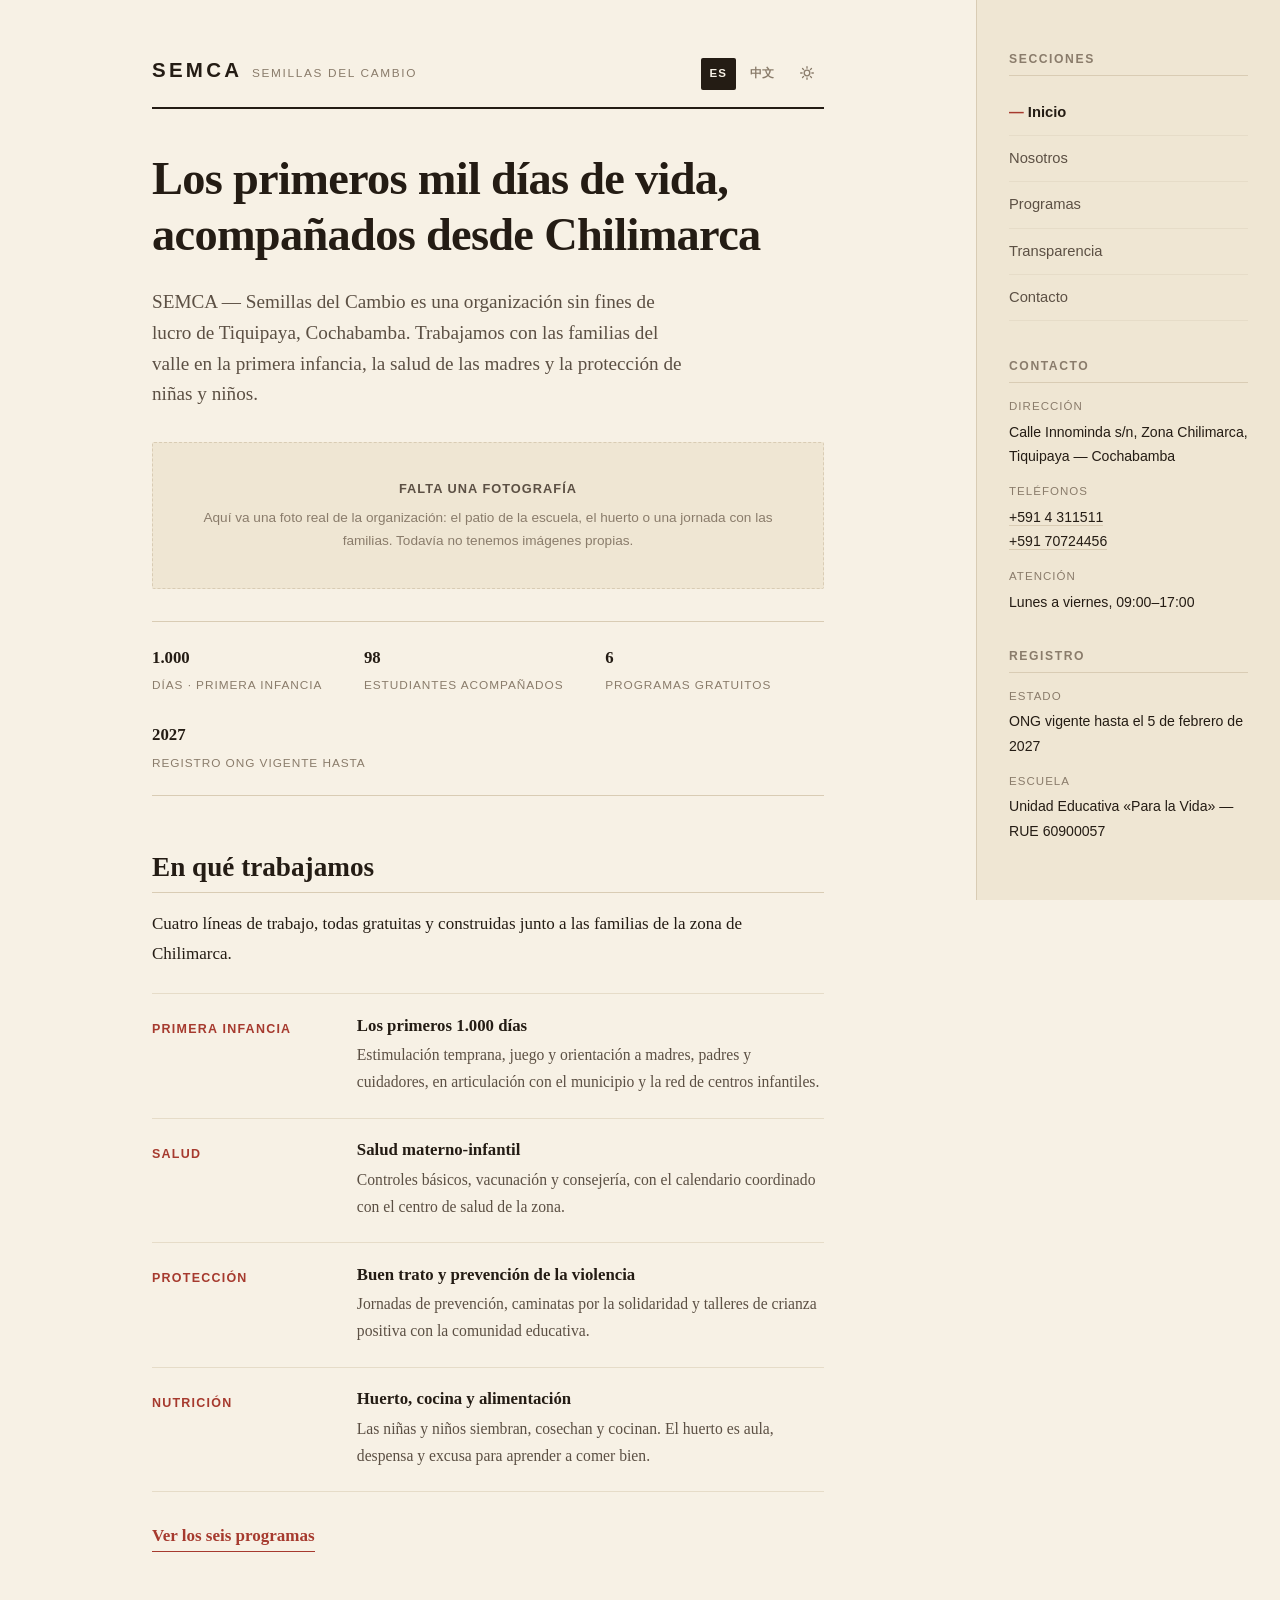
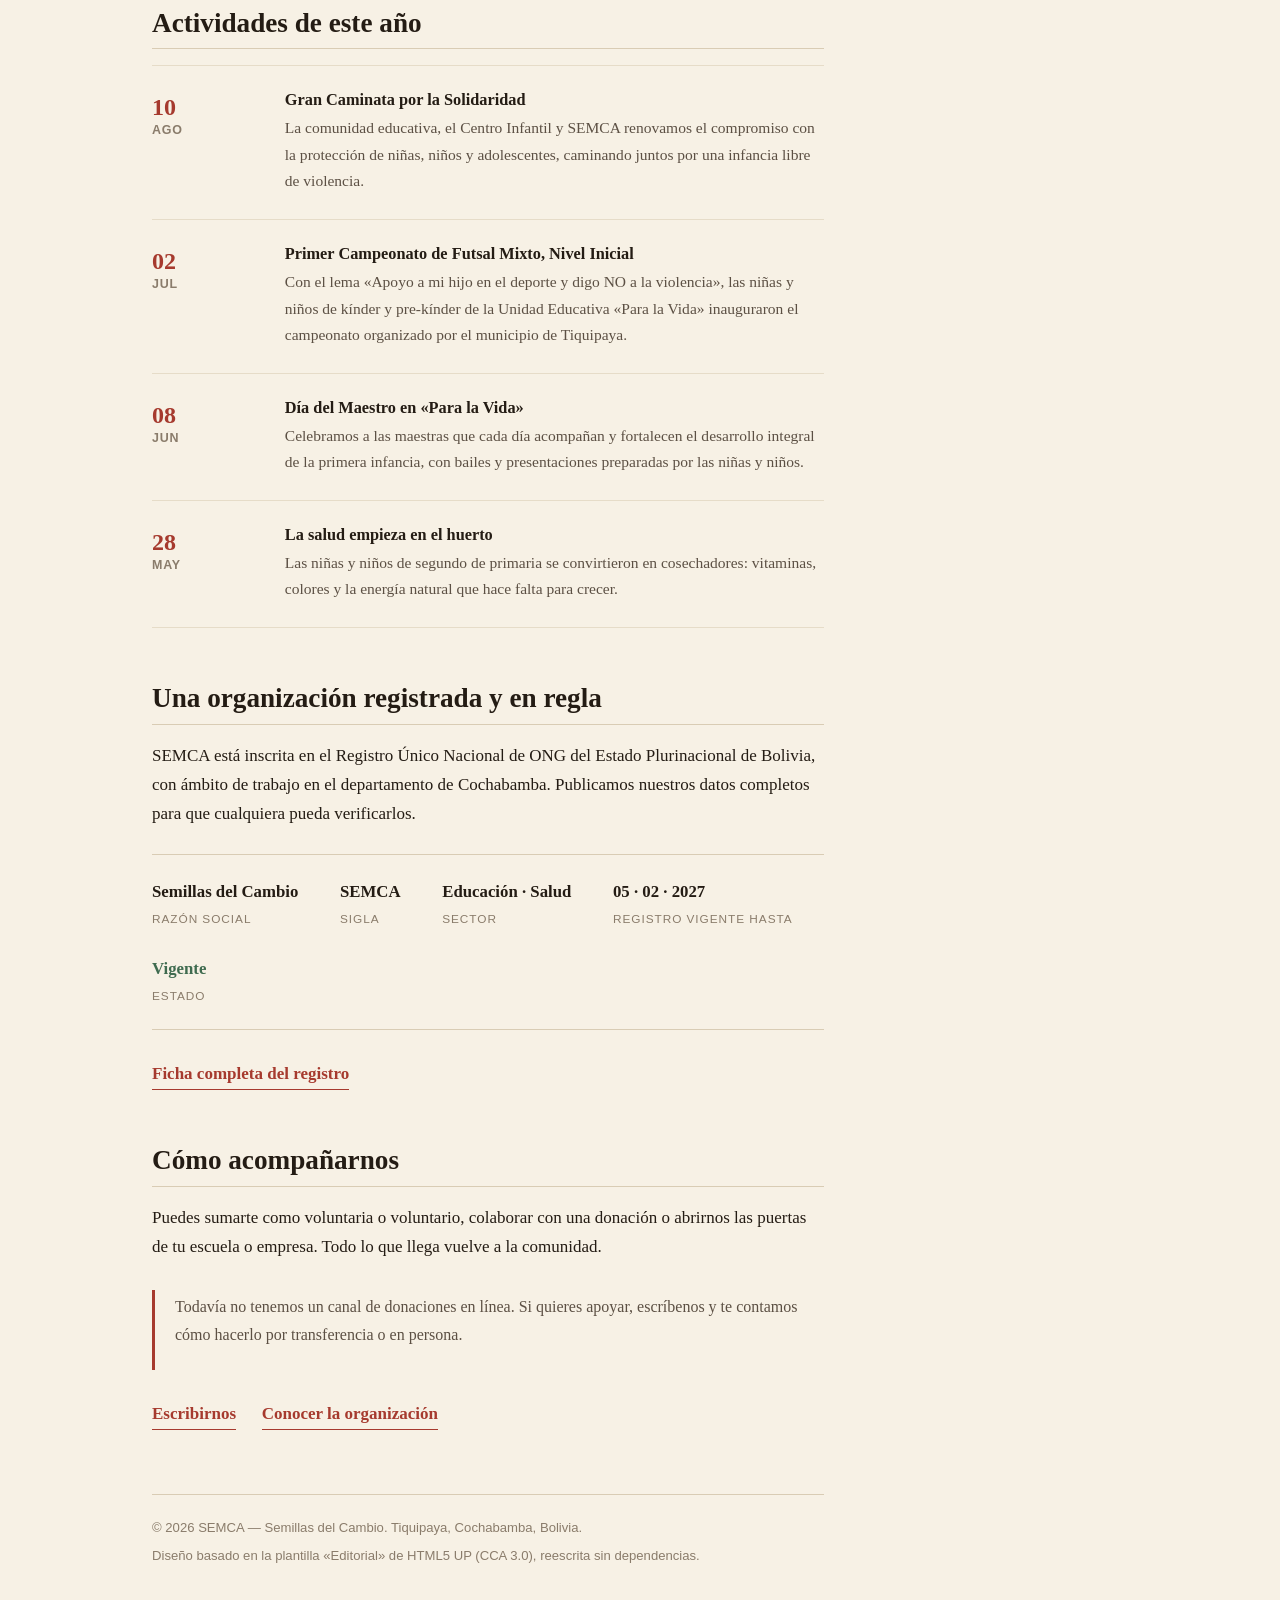
==== commit 7695c002: "Rediseño editorial: fuera la maqueta de plantilla, dentro HTML5 UP «Editorial» Motivo: el sitio ante" ====
--- a/index.html
+++ b/index.html
@@ -4,8 +4,7 @@
 <meta charset="utf-8">
 <meta name="viewport" content="width=device-width,initial-scale=1">
 <title>SEMCA — Semillas del Cambio · Tiquipaya, Cochabamba</title>
-<meta name="description" content="SEMCA — Semillas del Cambio es una organización sin fines de lucro de Tiquipaya, Cochabamba (Bolivia), dedicada a la primera infancia, la salud materno-infantil y la protección de la niñez.">
-<link rel="icon" href="data:image/svg+xml,%3Csvg xmlns='http://www.w3.org/2000/svg' viewBox='0 0 48 48'%3E%3Crect width='48' height='48' rx='9' fill='%23A63A2E'/%3E%3Cpath d='M24 12c5 4 7 8 7 12a7 7 0 0 1-14 0c0-4 2-8 7-12z' fill='%23F7F1E5'/%3E%3Cpath d='M24 20v14' stroke='%23C98F22' stroke-width='2'/%3E%3C/svg%3E">
+<meta name="description" content="SEMCA — Semillas del Cambio acompaña los primeros mil días de vida, la salud materno-infantil y la protección de la niñez en Tiquipaya, Cochabamba (Bolivia).">
 <meta name="theme-color" content="#A63A2E">
 <meta property="og:type" content="website">
 <meta property="og:site_name" content="SEMCA — Semillas del Cambio">
@@ -13,6 +12,7 @@
 <meta property="og:description" content="Primera infancia, salud materno-infantil y protección de la niñez en Tiquipaya, Cochabamba (Bolivia).">
 <meta property="og:locale" content="es_BO">
 <meta name="twitter:card" content="summary">
+<link rel="icon" href="data:image/svg+xml,%3Csvg xmlns='http://www.w3.org/2000/svg' viewBox='0 0 48 48'%3E%3Crect width='48' height='48' rx='9' fill='%23A63A2E'/%3E%3Cpath d='M24 12c5 4 7 8 7 12a7 7 0 0 1-14 0c0-4 2-8 7-12z' fill='%23F7F1E5'/%3E%3Cpath d='M24 20v14' stroke='%23C98F22' stroke-width='2'/%3E%3C/svg%3E">
 <link rel="manifest" href="manifest.webmanifest">
 <link rel="apple-touch-icon" href="icono.svg">
 <link rel="stylesheet" href="css/style.css">
@@ -38,280 +38,198 @@
 </head>
 <body>
 
-<a class="skip-link" href="#main" data-es="Saltar al contenido" data-zh="跳到主要内容">Saltar al contenido</a>
-
-<header class="site-header">
-  <div class="banda"></div>
-  <div class="container header-in">
-    <a class="brand" href="index.html">
-      <svg class="brand-mark" viewBox="0 0 48 48" aria-hidden="true">
-        <rect x="1" y="1" width="46" height="46" rx="9" fill="#A63A2E"/>
-        <path d="M24 11c5.2 4.2 7.4 8.3 7.4 12.4a7.4 7.4 0 0 1-14.8 0C16.6 19.3 18.8 15.2 24 11z" fill="#F7F1E5"/>
-        <path d="M24 20.5v15" stroke="#C98F22" stroke-width="2" stroke-linecap="round"/>
-        <path d="M24 27l4.4-3.2M24 31.5l-4.4-3.2" stroke="#C98F22" stroke-width="2" stroke-linecap="round"/>
-      </svg>
-      <span class="brand-text">
-        <strong>SEMCA</strong>
-        <span data-es="Semillas del Cambio" data-zh="变革的种子">Semillas del Cambio</span>
-      </span>
-    </a>
-    <button class="nav-toggle" type="button" aria-label="Menú" aria-expanded="false"><span></span><span></span><span></span></button>
-    <nav class="site-nav" aria-label="Navegación principal">
-      <a href="index.html" data-es="Inicio" data-zh="首页">Inicio</a>
-      <a href="nosotros.html" data-es="Nosotros" data-zh="关于我们">Nosotros</a>
-      <a href="programas.html" data-es="Programas" data-zh="项目">Programas</a>
-      <a href="transparencia.html" data-es="Transparencia" data-zh="透明公示">Transparencia</a>
-      <a href="contacto.html" data-es="Contacto" data-zh="联系我们">Contacto</a>
-      <span class="lang">
-        <button type="button" data-lang="es" aria-pressed="true">ES</button>
-        <button type="button" data-lang="zh" aria-pressed="false">中文</button>
-      </span>
-      <button class="theme-toggle" type="button" aria-label="Cambiar tema" aria-pressed="false">
-        <svg class="ic-sol" viewBox="0 0 24 24" fill="none" stroke="currentColor" stroke-width="2" stroke-linecap="round" aria-hidden="true"><circle cx="12" cy="12" r="4.2"/><path d="M12 2.5v2.2M12 19.3v2.2M2.5 12h2.2M19.3 12h2.2M5.3 5.3l1.6 1.6M17.1 17.1l1.6 1.6M18.7 5.3l-1.6 1.6M6.9 17.1l-1.6 1.6"/></svg>
-        <svg class="ic-luna" viewBox="0 0 24 24" fill="none" stroke="currentColor" stroke-width="2" stroke-linecap="round" stroke-linejoin="round" aria-hidden="true"><path d="M20 14.5A8.5 8.5 0 0 1 9.5 4a8.5 8.5 0 1 0 10.5 10.5z"/></svg>
-      </button>
-    </nav>
-  </div>
-</header>
-
-<main id="main">
-
-  <!-- ===================== HERO ===================== -->
-  <section class="hero">
-    <div class="container hero-in">
-      <div>
-        <p class="eyebrow" data-es="Organización sin fines de lucro · Cochabamba, Bolivia" data-zh="非营利组织 · 玻利维亚 科恰班巴">Organización sin fines de lucro · Cochabamba, Bolivia</p>
-        <h1 data-es="Sembramos oportunidades para que las comunidades crezcan." data-zh="播下机会的种子，让社区自己生长。">Sembramos oportunidades para que las comunidades crezcan.</h1>
-        <p class="hero-tag" data-es="Semillas del Cambio" data-zh="变革的种子">Semillas del Cambio</p>
-        <p data-es="Trabajamos junto a niñas, niños, jóvenes y familias de Tiquipaya y del valle de Cochabamba, acompañando los primeros años de vida, la salud de las madres y la protección de la niñez." data-zh="我们与蒂基帕亚及科恰班巴山谷的儿童、青少年和家庭并肩工作，陪伴生命最初的岁月，守护母亲健康与儿童保护。">Trabajamos junto a niñas, niños, jóvenes y familias de Tiquipaya y del valle de Cochabamba, acompañando los primeros años de vida, la salud de las madres y la protección de la niñez.</p>
-        <div class="hero-acciones">
-          <a class="btn btn--rojo" href="programas.html" data-es="Conocer los programas" data-zh="了解项目">Conocer los programas</a>
-          <a class="btn btn--line" href="contacto.html" data-es="Escríbenos" data-zh="联系我们">Escríbenos</a>
+<a class="skip" href="#contenido" data-es="Saltar al contenido" data-zh="跳到主要内容">Saltar al contenido</a>
+
+<div class="wrapper">
+
+  <div class="main">
+    <div class="inner">
+
+      <header class="site-head">
+        <a class="brand" href="index.html">
+          <b>SEMCA</b>
+          <span data-es="Semillas del Cambio" data-zh="变革的种子">Semillas del Cambio</span>
+        </a>
+        <div class="controls">
+          <span class="lang">
+            <button type="button" data-lang="es" aria-pressed="true">ES</button>
+            <button type="button" data-lang="zh" aria-pressed="false">中文</button>
+          </span>
+          <button class="theme-toggle" type="button" aria-label="Cambiar tema" aria-pressed="false">
+            <svg class="ic-sol" viewBox="0 0 24 24" fill="none" stroke="currentColor" stroke-width="2" stroke-linecap="round" aria-hidden="true"><circle cx="12" cy="12" r="4.2"/><path d="M12 2.5v2.2M12 19.3v2.2M2.5 12h2.2M19.3 12h2.2M5.3 5.3l1.6 1.6M17.1 17.1l1.6 1.6M18.7 5.3l-1.6 1.6M6.9 17.1l-1.6 1.6"/></svg>
+            <svg class="ic-luna" viewBox="0 0 24 24" fill="none" stroke="currentColor" stroke-width="2" stroke-linecap="round" stroke-linejoin="round" aria-hidden="true"><path d="M20 14.5A8.5 8.5 0 0 1 9.5 4a8.5 8.5 0 1 0 10.5 10.5z"/></svg>
+          </button>
         </div>
-        <div class="hero-dato">
-          <div><b>1.000</b><span data-es="días de acompañamiento a la primera infancia" data-zh="幼儿早期陪伴的关键天数">días de acompañamiento a la primera infancia</span></div>
-          <div><b>98</b><span data-es="estudiantes en la Unidad Educativa “Para la Vida”" data-zh="「为了生命」学校在校学生">estudiantes en la Unidad Educativa “Para la Vida”</span></div>
-          <div><b>2027</b><span data-es="registro de ONG vigente hasta" data-zh="NGO 登记有效期至">registro de ONG vigente hasta</span></div>
-        </div>
-      </div>
-      <div>
-        <svg viewBox="0 0 520 430" role="img" aria-label="Ilustración: valle andino con sol, montañas y brotes" style="width:100%;height:auto">
-          <rect width="520" height="430" rx="14" fill="#FFFDF6"/>
-          <circle cx="392" cy="104" r="46" fill="#C98F22" opacity=".9"/>
-          <path d="M0 300 L118 178 L206 262 L300 152 L430 292 L520 220 L520 430 L0 430 Z" fill="#3F6B4F" opacity=".22"/>
-          <path d="M0 344 L96 268 L178 330 L286 226 L392 336 L520 268 L520 430 L0 430 Z" fill="#3F6B4F" opacity=".42"/>
-          <path d="M0 392 L140 330 L250 384 L366 318 L520 386 L520 430 L0 430 Z" fill="#A63A2E" opacity=".26"/>
-          <path d="M0 408 L120 372 L244 412 L372 366 L520 408 L520 430 L0 430 Z" fill="#5E3A53" opacity=".3"/>
-          <path d="M140 408c0-34 8-58 26-74 4 20 6 44 6 74z" fill="#3F6B4F"/>
-          <path d="M166 334c0-22 6-38 18-48 3 13 4 29 4 48z" fill="#A63A2E"/>
-          <path d="M352 404c0-26 6-44 20-56 3 15 5 33 5 56z" fill="#3F6B4F"/>
-          <g stroke="#C98F22" stroke-width="3" stroke-linecap="round" opacity=".85">
-            <path d="M60 96h44M74 82v28"/>
-            <path d="M468 300h34M485 289v22"/>
-          </g>
-          <g fill="#A63A2E" opacity=".75">
-            <path d="M96 214l7 9-7 9-7-9z"/>
-            <path d="M268 196l7 9-7 9-7-9z"/>
-            <path d="M438 168l6 8-6 8-6-8z"/>
-          </g>
-        </svg>
-      </div>
-    </div>
-  </section>
-
-  <!-- ===================== QUÉ HACEMOS ===================== -->
-  <section class="section section--alt">
-    <div class="container">
-      <div class="section-head center reveal">
-        <p class="eyebrow" data-es="Qué hacemos" data-zh="我们的工作">Qué hacemos</p>
-        <h2 data-es="Tres frentes, una misma raíz: la primera infancia" data-zh="三个方向，同一个根：幼儿早期发展">Tres frentes, una misma raíz: la primera infancia</h2>
-        <p class="lead" data-es="Ningún programa se diseña desde un escritorio. Primero escuchamos a las familias y a las escuelas, y a partir de ahí construimos." data-zh="没有哪个项目是在办公室里凭空设计的。我们先倾听家庭与学校的声音，再由此出发。">Ningún programa se diseña desde un escritorio. Primero escuchamos a las familias y a las escuelas, y a partir de ahí construimos.</p>
-      </div>
-
-      <div class="grid-3">
-        <article class="card reveal">
-          <svg class="motivo" viewBox="0 0 44 44" fill="none" stroke="currentColor" stroke-width="2.2" stroke-linecap="round" stroke-linejoin="round" aria-hidden="true">
-            <path d="M22 34s-11-6.4-11-14a6 6 0 0 1 11-3.4A6 6 0 0 1 33 20c0 7.6-11 14-11 14z"/>
-            <path d="M22 12V9M18 7h8"/>
-          </svg>
-          <h3 data-es="Primera infancia" data-zh="幼儿早期发展">Primera infancia</h3>
-          <p data-es="Acompañamos los primeros 1.000 días de vida con estimulación temprana, juego y orientación a las familias, junto al municipio y la red de centros infantiles." data-zh="陪伴生命最初的 1000 天，提供早期刺激、游戏与家庭指导，并与市政府及儿童中心网络协同。">Acompañamos los primeros 1.000 días de vida con estimulación temprana, juego y orientación a las familias, junto al municipio y la red de centros infantiles.</p>
-          <p class="small" data-es="La etapa que define buena parte del desarrollo futuro." data-zh="这一阶段在很大程度上决定未来的发展。">La etapa que define buena parte del desarrollo futuro.</p>
-        </article>
-
-        <article class="card card--verde reveal">
-          <svg class="motivo" viewBox="0 0 44 44" fill="none" stroke="currentColor" stroke-width="2.2" stroke-linecap="round" stroke-linejoin="round" aria-hidden="true">
-            <path d="M22 36c-8 0-14-5.6-14-13S14 10 22 10s14 5.6 14 13-6 13-14 13z"/>
-            <path d="M22 15v22M22 22h6M22 27h-6"/>
-          </svg>
-          <h3 data-es="Salud materno-infantil" data-zh="母婴健康">Salud materno-infantil</h3>
-          <p data-es="Controles básicos, vacunación y consejería en salud para madres y niños, coordinados con el centro de salud y la red pública del municipio." data-zh="为母亲与儿童提供基础体检、疫苗接种与健康咨询，并与市政卫生站及公共医疗网络协同。">Controles básicos, vacunación y consejería en salud para madres y niños, coordinados con el centro de salud y la red pública del municipio.</p>
-          <p class="small" data-es="Articulación con la red pública de salud de Tiquipaya." data-zh="与蒂基帕亚公共医疗网络协同合作。">Articulación con la red pública de salud de Tiquipaya.</p>
-        </article>
-
-        <article class="card card--uva reveal">
-          <svg class="motivo" viewBox="0 0 44 44" fill="none" stroke="currentColor" stroke-width="2.2" stroke-linecap="round" stroke-linejoin="round" aria-hidden="true">
-            <path d="M22 8l11 5v9c0 7-4.6 11.8-11 14-6.4-2.2-11-7-11-14v-9z"/>
-            <path d="M17 22l4 4 7-8"/>
-          </svg>
-          <h3 data-es="Protección y buen trato" data-zh="儿童保护与善意教养">Protección y buen trato</h3>
-          <p data-es="Jornadas de prevención de la violencia, caminatas por la solidaridad y talleres de crianza positiva, para que cada niña y niño crezca en un entorno protector." data-zh="开展反暴力宣传、公益步行与正向教养工作坊，让每个孩子都能在安全的环境中成长。">Jornadas de prevención de la violencia, caminatas por la solidaridad y talleres de crianza positiva, para que cada niña y niño crezca en un entorno protector.</p>
-          <p class="small" data-es="Con la comunidad educativa y las instituciones locales." data-zh="与教育共同体及本地机构共同开展。">Con la comunidad educativa y las instituciones locales.</p>
-        </article>
-      </div>
-    </div>
-  </section>
-
-  <!-- ===================== NOTICIAS ===================== -->
-  <section class="section">
-    <div class="container">
-      <div class="section-head reveal">
-        <p class="eyebrow" data-es="Actividades" data-zh="活动动态">Actividades</p>
-        <h2 data-es="Lo último en la comunidad" data-zh="社区近期动态">Lo último en la comunidad</h2>
-        <p class="lead" data-es="Un repaso de las jornadas que compartimos con las familias, las escuelas y el municipio durante este año." data-zh="回顾今年我们与家庭、学校和市政府共同开展的活动。">Un repaso de las jornadas que compartimos con las familias, las escuelas y el municipio durante este año.</p>
-      </div>
-
-      <div class="reveal">
-        <article class="nota">
-          <div class="nota-fecha"><b>10</b><span data-es="Ago" data-zh="8月">Ago</span></div>
-          <div>
-            <span class="tag" data-es="Protección" data-zh="儿童保护">Protección</span>
-            <h3 data-es="Gran Caminata por la Solidaridad" data-zh="公益大游行">Gran Caminata por la Solidaridad</h3>
-            <p data-es="La comunidad educativa, el Centro Infantil y SEMCA renovamos nuestro compromiso con la protección de niñas, niños y adolescentes, caminando juntos por una infancia libre de violencia." data-zh="教育共同体、儿童中心与 SEMCA 共同重申对儿童与青少年保护的承诺，为「没有暴力的童年」携手同行。">La comunidad educativa, el Centro Infantil y SEMCA renovamos nuestro compromiso con la protección de niñas, niños y adolescentes, caminando juntos por una infancia libre de violencia.</p>
+      </header>
+
+      <main id="contenido">
+
+        <section>
+          <h1 data-es="Los primeros mil días de vida, acompañados desde Chilimarca" data-zh="从 Chilimarca 出发，陪伴生命最初的 1000 天">Los primeros mil días de vida, acompañados desde Chilimarca</h1>
+          <p class="entradilla" data-es="SEMCA — Semillas del Cambio es una organización sin fines de lucro de Tiquipaya, Cochabamba. Trabajamos con las familias del valle en la primera infancia, la salud de las madres y la protección de niñas y niños." data-zh="SEMCA——变革的种子，是一家位于科恰班巴省蒂基帕亚的非营利组织。我们与山谷里的家庭一起，投入幼儿早期发展、母亲健康与儿童保护。">SEMCA — Semillas del Cambio es una organización sin fines de lucro de Tiquipaya, Cochabamba. Trabajamos con las familias del valle en la primera infancia, la salud de las madres y la protección de niñas y niños.</p>
+
+          <figure>
+            <div class="hueco">
+              <b data-es="Falta una fotografía" data-zh="待补照片">Falta una fotografía</b>
+              <span data-es="Aquí va una foto real de la organización: el patio de la escuela, el huerto o una jornada con las familias. Todavía no tenemos imágenes propias." data-zh="这里应放置机构的真实照片：学校院子、菜园，或与家庭一起的活动。我们目前还没有自有图片。">Aquí va una foto real de la organización: el patio de la escuela, el huerto o una jornada con las familias. Todavía no tenemos imágenes propias.</span>
+            </div>
+          </figure>
+
+          <div class="ficha">
+            <div><b>1.000</b><span data-es="días · primera infancia" data-zh="天 · 幼儿早期发展">días · primera infancia</span></div>
+            <div><b>98</b><span data-es="estudiantes acompañados" data-zh="名在校学生">estudiantes acompañados</span></div>
+            <div><b>6</b><span data-es="programas gratuitos" data-zh="个免费项目">programas gratuitos</span></div>
+            <div><b>2027</b><span data-es="registro ONG vigente hasta" data-zh="NGO 登记有效期至">registro ONG vigente hasta</span></div>
           </div>
-        </article>
-
-        <article class="nota">
-          <div class="nota-fecha"><b>02</b><span data-es="Jul" data-zh="7月">Jul</span></div>
-          <div>
-            <span class="tag" data-es="Deporte" data-zh="体育">Deporte</span>
-            <h3 data-es="Primer Campeonato de Futsal Mixto, Nivel Inicial" data-zh="首届幼儿组男女混合五人制足球赛">Primer Campeonato de Futsal Mixto, Nivel Inicial</h3>
-            <p data-es="Bajo el lema «Apoyo a mi hijo en el deporte y digo NO a la violencia», las niñas y niños de kínder y pre-kínder de la Unidad Educativa “Para la Vida” inauguraron el campeonato organizado por el Gobierno Autónomo Municipal de Tiquipaya." data-zh="以「支持孩子运动，对暴力说不」为口号，「为了生命」学校幼儿园与学前班的孩子们参加了由蒂基帕亚自治市政府主办的赛事开幕式。">Bajo el lema «Apoyo a mi hijo en el deporte y digo NO a la violencia», las niñas y niños de kínder y pre-kínder de la Unidad Educativa “Para la Vida” inauguraron el campeonato organizado por el Gobierno Autónomo Municipal de Tiquipaya.</p>
+        </section>
+
+        <section>
+          <h2 data-es="En qué trabajamos" data-zh="我们的工作方向">En qué trabajamos</h2>
+          <p data-es="Cuatro líneas de trabajo, todas gratuitas y construidas junto a las familias de la zona de Chilimarca." data-zh="四条工作主线，全部免费，并与 Chilimarca 区的家庭共同建设。">Cuatro líneas de trabajo, todas gratuitas y construidas junto a las familias de la zona de Chilimarca.</p>
+
+          <ul class="lista-editorial">
+            <li>
+              <span class="etiqueta" data-es="Primera infancia" data-zh="幼儿早期发展">Primera infancia</span>
+              <div>
+                <h3 data-es="Los primeros 1.000 días" data-zh="生命最初的 1000 天">Los primeros 1.000 días</h3>
+                <p data-es="Estimulación temprana, juego y orientación a madres, padres y cuidadores, en articulación con el municipio y la red de centros infantiles." data-zh="早期刺激、游戏，并为母亲、父亲和照护者提供指导；与市政府及儿童中心网络协同。">Estimulación temprana, juego y orientación a madres, padres y cuidadores, en articulación con el municipio y la red de centros infantiles.</p>
+              </div>
+            </li>
+            <li>
+              <span class="etiqueta" data-es="Salud" data-zh="健康">Salud</span>
+              <div>
+                <h3 data-es="Salud materno-infantil" data-zh="母婴健康">Salud materno-infantil</h3>
+                <p data-es="Controles básicos, vacunación y consejería, con el calendario coordinado con el centro de salud de la zona." data-zh="基础体检、疫苗接种与健康咨询，排期与辖区卫生站协同。">Controles básicos, vacunación y consejería, con el calendario coordinado con el centro de salud de la zona.</p>
+              </div>
+            </li>
+            <li>
+              <span class="etiqueta" data-es="Protección" data-zh="儿童保护">Protección</span>
+              <div>
+                <h3 data-es="Buen trato y prevención de la violencia" data-zh="善意教养与反暴力">Buen trato y prevención de la violencia</h3>
+                <p data-es="Jornadas de prevención, caminatas por la solidaridad y talleres de crianza positiva con la comunidad educativa." data-zh="反暴力宣传、公益步行，以及与教育共同体共同开展的正向教养工作坊。">Jornadas de prevención, caminatas por la solidaridad y talleres de crianza positiva con la comunidad educativa.</p>
+              </div>
+            </li>
+            <li>
+              <span class="etiqueta" data-es="Nutrición" data-zh="营养">Nutrición</span>
+              <div>
+                <h3 data-es="Huerto, cocina y alimentación" data-zh="菜园、厨房与营养">Huerto, cocina y alimentación</h3>
+                <p data-es="Las niñas y niños siembran, cosechan y cocinan. El huerto es aula, despensa y excusa para aprender a comer bien." data-zh="孩子们播种、采收、下厨。菜园既是教室，也是储藏间，更是学习好好吃饭的理由。">Las niñas y niños siembran, cosechan y cocinan. El huerto es aula, despensa y excusa para aprender a comer bien.</p>
+              </div>
+            </li>
+          </ul>
+
+          <p class="acciones"><a class="enlace" href="programas.html" data-es="Ver los seis programas" data-zh="查看全部六个项目">Ver los seis programas</a></p>
+        </section>
+
+        <section>
+          <h2 data-es="Actividades de este año" data-zh="今年的活动">Actividades de este año</h2>
+
+          <article class="actividad">
+            <div class="fecha"><b>10</b><span data-es="Ago" data-zh="8月">Ago</span></div>
+            <div>
+              <h3 data-es="Gran Caminata por la Solidaridad" data-zh="公益大游行">Gran Caminata por la Solidaridad</h3>
+              <p data-es="La comunidad educativa, el Centro Infantil y SEMCA renovamos el compromiso con la protección de niñas, niños y adolescentes, caminando juntos por una infancia libre de violencia." data-zh="教育共同体、儿童中心与 SEMCA 重申对儿童与青少年保护的承诺，为「没有暴力的童年」携手同行。">La comunidad educativa, el Centro Infantil y SEMCA renovamos el compromiso con la protección de niñas, niños y adolescentes, caminando juntos por una infancia libre de violencia.</p>
+            </div>
+          </article>
+
+          <article class="actividad">
+            <div class="fecha"><b>02</b><span data-es="Jul" data-zh="7月">Jul</span></div>
+            <div>
+              <h3 data-es="Primer Campeonato de Futsal Mixto, Nivel Inicial" data-zh="首届幼儿组男女混合五人制足球赛">Primer Campeonato de Futsal Mixto, Nivel Inicial</h3>
+              <p data-es="Con el lema «Apoyo a mi hijo en el deporte y digo NO a la violencia», las niñas y niños de kínder y pre-kínder de la Unidad Educativa «Para la Vida» inauguraron el campeonato organizado por el municipio de Tiquipaya." data-zh="以「支持孩子运动，对暴力说不」为口号，「为了生命」学校幼儿园与学前班的孩子们参加了蒂基帕亚市政府主办的赛事开幕式。">Con el lema «Apoyo a mi hijo en el deporte y digo NO a la violencia», las niñas y niños de kínder y pre-kínder de la Unidad Educativa «Para la Vida» inauguraron el campeonato organizado por el municipio de Tiquipaya.</p>
+            </div>
+          </article>
+
+          <article class="actividad">
+            <div class="fecha"><b>08</b><span data-es="Jun" data-zh="6月">Jun</span></div>
+            <div>
+              <h3 data-es="Día del Maestro en «Para la Vida»" data-zh="「为了生命」学校教师节">Día del Maestro en «Para la Vida»</h3>
+              <p data-es="Celebramos a las maestras que cada día acompañan y fortalecen el desarrollo integral de la primera infancia, con bailes y presentaciones preparadas por las niñas y niños." data-zh="我们向每天陪伴并促进幼儿全面发展的老师们致敬，孩子们用舞蹈与表演为她们庆祝。">Celebramos a las maestras que cada día acompañan y fortalecen el desarrollo integral de la primera infancia, con bailes y presentaciones preparadas por las niñas y niños.</p>
+            </div>
+          </article>
+
+          <article class="actividad">
+            <div class="fecha"><b>28</b><span data-es="May" data-zh="5月">May</span></div>
+            <div>
+              <h3 data-es="La salud empieza en el huerto" data-zh="健康从菜园开始">La salud empieza en el huerto</h3>
+              <p data-es="Las niñas y niños de segundo de primaria se convirtieron en cosechadores: vitaminas, colores y la energía natural que hace falta para crecer." data-zh="二年级的孩子们成了采收小能手：维生素、色彩，以及成长所需的天然能量。">Las niñas y niños de segundo de primaria se convirtieron en cosechadores: vitaminas, colores y la energía natural que hace falta para crecer.</p>
+            </div>
+          </article>
+        </section>
+
+        <section>
+          <h2 data-es="Una organización registrada y en regla" data-zh="依法注册、合规运营的组织">Una organización registrada y en regla</h2>
+          <p data-es="SEMCA está inscrita en el Registro Único Nacional de ONG del Estado Plurinacional de Bolivia, con ámbito de trabajo en el departamento de Cochabamba. Publicamos nuestros datos completos para que cualquiera pueda verificarlos." data-zh="SEMCA 已列入玻利维亚多民族国 NGO 全国统一登记册，工作范围位于科恰班巴省。我们公布完整登记信息，供任何人核查。">SEMCA está inscrita en el Registro Único Nacional de ONG del Estado Plurinacional de Bolivia, con ámbito de trabajo en el departamento de Cochabamba. Publicamos nuestros datos completos para que cualquiera pueda verificarlos.</p>
+
+          <div class="ficha">
+            <div><b data-es="Semillas del Cambio" data-zh="变革的种子">Semillas del Cambio</b><span data-es="Razón social" data-zh="机构全称">Razón social</span></div>
+            <div><b>SEMCA</b><span data-es="Sigla" data-zh="简称">Sigla</span></div>
+            <div><b data-es="Educación · Salud" data-zh="教育 · 健康">Educación · Salud</b><span data-es="Sector" data-zh="业务领域">Sector</span></div>
+            <div><b>05 · 02 · 2027</b><span data-es="Registro vigente hasta" data-zh="注册有效期至">Registro vigente hasta</span></div>
+            <div><b class="vigente" data-es="Vigente" data-zh="有效">Vigente</b><span data-es="Estado" data-zh="状态">Estado</span></div>
           </div>
-        </article>
-
-        <article class="nota">
-          <div class="nota-fecha"><b>08</b><span data-es="Jun" data-zh="6月">Jun</span></div>
-          <div>
-            <span class="tag" data-es="Educación" data-zh="教育">Educación</span>
-            <h3 data-es="Día del Maestro en “Para la Vida”" data-zh="「为了生命」学校教师节">Día del Maestro en “Para la Vida”</h3>
-            <p data-es="Celebramos a las maestras que cada día acompañan, guían y fortalecen el desarrollo integral de la primera infancia, con bailes y presentaciones preparadas por las niñas y niños." data-zh="我们向每天陪伴、引导并促进幼儿全面发展的老师们致敬，孩子们用舞蹈与表演为她们庆祝。">Celebramos a las maestras que cada día acompañan, guían y fortalecen el desarrollo integral de la primera infancia, con bailes y presentaciones preparadas por las niñas y niños.</p>
+
+          <p class="acciones"><a class="enlace" href="transparencia.html" data-es="Ficha completa del registro" data-zh="完整登记信息">Ficha completa del registro</a></p>
+        </section>
+
+        <section>
+          <h2 data-es="Cómo acompañarnos" data-zh="如何支持我们">Cómo acompañarnos</h2>
+          <p data-es="Puedes sumarte como voluntaria o voluntario, colaborar con una donación o abrirnos las puertas de tu escuela o empresa. Todo lo que llega vuelve a la comunidad." data-zh="你可以加入志愿者、捐赠，或为你的学校、企业与我们牵线。所有得到的支持都会回到社区。">Puedes sumarte como voluntaria o voluntario, colaborar con una donación o abrirnos las puertas de tu escuela o empresa. Todo lo que llega vuelve a la comunidad.</p>
+          <div class="nota">
+            <p data-es="Todavía no tenemos un canal de donaciones en línea. Si quieres apoyar, escríbenos y te contamos cómo hacerlo por transferencia o en persona." data-zh="我们目前还没有线上捐赠渠道。如果你想支持，请写信给我们，我们会告知转账或当面捐赠的方式。">Todavía no tenemos un canal de donaciones en línea. Si quieres apoyar, escríbenos y te contamos cómo hacerlo por transferencia o en persona.</p>
           </div>
-        </article>
-
-        <article class="nota">
-          <div class="nota-fecha"><b>28</b><span data-es="May" data-zh="5月">May</span></div>
-          <div>
-            <span class="tag" data-es="Nutrición" data-zh="营养">Nutrición</span>
-            <h3 data-es="La salud empieza en el huerto" data-zh="健康从菜园开始">La salud empieza en el huerto</h3>
-            <p data-es="Las niñas y niños de segundo de primaria se convirtieron en expertos cosechadores, descubriendo el valor de una nutrición real: vitaminas, colores y la energía natural para crecer." data-zh="二年级的孩子们成了熟练的采收小能手，体会到真实营养的价值：维生素、色彩，以及成长所需的天然能量。">Las niñas y niños de segundo de primaria se convirtieron en expertos cosechadores, descubriendo el valor de una nutrición real: vitaminas, colores y la energía natural para crecer.</p>
-          </div>
-        </article>
-      </div>
-    </div>
-  </section>
-
-  <!-- ===================== ENFOQUE ===================== -->
-  <section class="section section--alt">
-    <div class="container">
-      <div class="section-head center reveal">
-        <p class="eyebrow" data-es="Nuestro enfoque" data-zh="我们的定位">Nuestro enfoque</p>
-        <h2 data-es="Cómo trabajamos" data-zh="我们如何工作">Cómo trabajamos</h2>
-      </div>
-      <div class="datos reveal">
-        <div><b>1.000</b><span data-es="días · primera infancia" data-zh="天 · 幼儿早期发展">días · primera infancia</span></div>
-        <div><b>98</b><span data-es="estudiantes acompañados" data-zh="名在校学生">estudiantes acompañados</span></div>
-        <div><b>6</b><span data-es="programas gratuitos" data-zh="个免费项目">programas gratuitos</span></div>
-        <div><b>2027</b><span data-es="registro ONG vigente hasta" data-zh="NGO 登记有效期至">registro ONG vigente hasta</span></div>
-      </div>
-    </div>
-  </section>
-
-  <!-- ===================== REGISTRO / TRANSPARENCIA ===================== -->
-  <section class="section section--ink">
-    <div class="container">
-      <div class="section-head reveal">
-        <p class="eyebrow" data-es="Transparencia" data-zh="透明与合规">Transparencia</p>
-        <h2 data-es="Una organización registrada y en regla" data-zh="依法注册、合规运营的组织">Una organización registrada y en regla</h2>
-        <p class="lead" data-es="SEMCA está inscrita en el Registro Único Nacional de ONG del Estado Plurinacional de Bolivia y rinde cuentas ante las instancias correspondientes." data-zh="SEMCA 已列入玻利维亚多民族国 NGO 全国统一登记册，并向相应主管机构报告工作。">SEMCA está inscrita en el Registro Único Nacional de ONG del Estado Plurinacional de Bolivia y rinde cuentas ante las instancias correspondientes.</p>
-      </div>
-      <div class="registro reveal">
-        <div><b data-es="Semillas del Cambio" data-zh="变革的种子">Semillas del Cambio</b><span data-es="Razón social" data-zh="机构全称">Razón social</span></div>
-        <div><b>SEMCA</b><span data-es="Sigla" data-zh="简称">Sigla</span></div>
-        <div><b data-es="Cochabamba" data-zh="科恰班巴">Cochabamba</b><span data-es="Departamento" data-zh="所在省">Departamento</span></div>
-        <div><b>05 · 02 · 2027</b><span data-es="Registro vigente hasta" data-zh="注册有效期至">Registro vigente hasta</span></div>
-        <div><b class="vigente" data-es="Vigente" data-zh="有效">Vigente</b><span data-es="Estado" data-zh="状态">Estado</span></div>
-      </div>
-      <p style="margin-top:26px"><a class="btn btn--line" href="transparencia.html" data-es="Ver datos del registro" data-zh="查看登记信息">Ver datos del registro</a></p>
-    </div>
-  </section>
-
-  <!-- ===================== CTA ===================== -->
-  <section class="section">
-    <div class="container">
-      <div class="section-head center reveal">
-        <p class="eyebrow" data-es="Súmate" data-zh="加入我们">Súmate</p>
-        <h2 data-es="Una semilla necesita tierra, agua y tiempo" data-zh="一颗种子需要土壤、水和时间">Una semilla necesita tierra, agua y tiempo</h2>
-        <p class="lead" data-es="Puedes acompañarnos como voluntaria o voluntario, con una donación, o simplemente difundiendo lo que hacemos. Toda ayuda vuelve a la comunidad." data-zh="你可以作为志愿者加入我们，可以捐赠，也可以只是把我们在做的事告诉更多人。每一份帮助都会回到社区。">Puedes acompañarnos como voluntaria o voluntario, con una donación, o simplemente difundiendo lo que hacemos. Toda ayuda vuelve a la comunidad.</p>
-      </div>
-      <div class="grid-3">
-        <article class="card reveal">
-          <h3 data-es="Ser voluntario" data-zh="成为志愿者">Ser voluntario</h3>
-          <p data-es="Dedica unas horas a la semana al apoyo escolar o a los talleres." data-zh="每周投入几个小时，参与课业辅导或工作坊。">Dedica unas horas a la semana al apoyo escolar o a los talleres.</p>
-          <a class="btn btn--line btn--chico" href="contacto.html" data-es="Quiero ayudar" data-zh="我想参与">Quiero ayudar</a>
-        </article>
-        <article class="card card--verde reveal">
-          <h3 data-es="Donar" data-zh="捐赠">Donar</h3>
-          <p data-es="Tu aporte financia materiales escolares, meriendas y jornadas de salud." data-zh="你的捐助将用于学习用品、加餐和健康活动。">Tu aporte financia materiales escolares, meriendas y jornadas de salud.</p>
-          <a class="btn btn--verde btn--chico" href="contacto.html" data-es="Cómo donar" data-zh="如何捐赠">Cómo donar</a>
-        </article>
-        <article class="card card--uva reveal">
-          <h3 data-es="Colaborar" data-zh="合作">Colaborar</h3>
-          <p data-es="Escuelas, empresas y otras organizaciones: podemos trabajar juntos." data-zh="学校、企业及其他组织：我们可以携手合作。">Escuelas, empresas y otras organizaciones: podemos trabajar juntos.</p>
-          <a class="btn btn--line btn--chico" href="contacto.html" data-es="Hablemos" data-zh="聊一聊">Hablemos</a>
-        </article>
-      </div>
-    </div>
-  </section>
-
-</main>
-
-<footer class="site-footer">
-  <div class="banda banda--gruesa"></div>
-  <div class="container" style="padding-top:38px">
-    <div class="footer-grid">
-      <div>
-        <div class="footer-marca">
-          <svg class="brand-mark" viewBox="0 0 48 48" aria-hidden="true">
-            <rect x="1" y="1" width="46" height="46" rx="9" fill="#C98F22"/>
-            <path d="M24 11c5.2 4.2 7.4 8.3 7.4 12.4a7.4 7.4 0 0 1-14.8 0C16.6 19.3 18.8 15.2 24 11z" fill="#2B2118"/>
-            <path d="M24 20.5v15" stroke="#FFFDF6" stroke-width="2" stroke-linecap="round"/>
-          </svg>
-          <strong>SEMCA</strong>
-        </div>
-        <p data-es="Semillas del Cambio — primera infancia, salud y educación en Tiquipaya, Cochabamba (Bolivia)." data-zh="变革的种子 —— 在玻利维亚科恰班巴蒂基帕亚开展幼儿早期发展、健康与教育工作。">Semillas del Cambio — primera infancia, salud y educación en Tiquipaya, Cochabamba (Bolivia).</p>
-      </div>
-      <div>
-        <h4 data-es="Secciones" data-zh="网站导航">Secciones</h4>
-        <a href="index.html" data-es="Inicio" data-zh="首页">Inicio</a>
-        <a href="nosotros.html" data-es="Nosotros" data-zh="关于我们">Nosotros</a>
-        <a href="programas.html" data-es="Programas" data-zh="项目">Programas</a>
-        <a href="transparencia.html" data-es="Transparencia" data-zh="透明公示">Transparencia</a>
-        <a href="contacto.html" data-es="Contacto" data-zh="联系我们">Contacto</a>
-      </div>
-      <div>
-        <h4 data-es="Contacto" data-zh="联系方式">Contacto</h4>
-        <a href="tel:+5914311511">+591 4 311511</a>
-        <a href="tel:+59170724456">+591 70724456</a>
-        <a href="contacto.html" data-es="Formulario de contacto" data-zh="在线留言">Formulario de contacto</a>
-      </div>
-    </div>
-    <div class="footer-fin">
-      <span>© <span data-anio>2026</span> SEMCA — <span data-es="Semillas del Cambio" data-zh="变革的种子">Semillas del Cambio</span></span>
-      <span data-es="Tiquipaya, Cochabamba, Bolivia" data-zh="玻利维亚 科恰班巴 蒂基帕亚">Tiquipaya, Cochabamba, Bolivia</span>
+          <p class="acciones">
+            <a class="enlace" href="contacto.html" data-es="Escribirnos" data-zh="联系我们">Escribirnos</a>
+            <a class="enlace" href="nosotros.html" data-es="Conocer la organización" data-zh="了解这个组织">Conocer la organización</a>
+          </p>
+        </section>
+
+      </main>
+
+      <footer class="site-foot">
+        <p>© <span data-anio>2026</span> SEMCA — <span data-es="Semillas del Cambio" data-zh="变革的种子">Semillas del Cambio</span>. <span data-es="Tiquipaya, Cochabamba, Bolivia." data-zh="玻利维亚 科恰班巴 蒂基帕亚。">Tiquipaya, Cochabamba, Bolivia.</span></p>
+        <p data-es="Diseño basado en la plantilla «Editorial» de HTML5 UP (CCA 3.0), reescrita sin dependencias." data-zh="版式参考 HTML5 UP 的「Editorial」模板（CCA 3.0），已重写为零依赖版本。">Diseño basado en la plantilla «Editorial» de HTML5 UP (CCA 3.0), reescrita sin dependencias.</p>
+      </footer>
+
     </div>
   </div>
-</footer>
+
+  <aside class="sidebar">
+    <nav aria-label="Navegación principal">
+      <h4 data-es="Secciones" data-zh="网站导航">Secciones</h4>
+      <ul>
+        <li><a href="index.html" data-es="Inicio" data-zh="首页">Inicio</a></li>
+        <li><a href="nosotros.html" data-es="Nosotros" data-zh="关于我们">Nosotros</a></li>
+        <li><a href="programas.html" data-es="Programas" data-zh="项目">Programas</a></li>
+        <li><a href="transparencia.html" data-es="Transparencia" data-zh="透明公示">Transparencia</a></li>
+        <li><a href="contacto.html" data-es="Contacto" data-zh="联系我们">Contacto</a></li>
+      </ul>
+    </nav>
+
+    <div class="bloque">
+      <h4 data-es="Contacto" data-zh="联系方式">Contacto</h4>
+      <dl>
+        <dt data-es="Dirección" data-zh="地址">Dirección</dt>
+        <dd data-es="Calle Innominda s/n, Zona Chilimarca, Tiquipaya — Cochabamba" data-zh="Innominda 街，Chilimarca 区，蒂基帕亚 — 科恰班巴">Calle Innominda s/n, Zona Chilimarca, Tiquipaya — Cochabamba</dd>
+        <dt data-es="Teléfonos" data-zh="电话">Teléfonos</dt>
+        <dd><a href="tel:+5914311511">+591 4 311511</a><br><a href="tel:+59170724456">+591 70724456</a></dd>
+        <dt data-es="Atención" data-zh="办公时间">Atención</dt>
+        <dd data-es="Lunes a viernes, 09:00–17:00" data-zh="周一至周五 09:00–17:00">Lunes a viernes, 09:00–17:00</dd>
+      </dl>
+    </div>
+
+    <div class="bloque">
+      <h4 data-es="Registro" data-zh="登记信息">Registro</h4>
+      <dl>
+        <dt data-es="Estado" data-zh="状态">Estado</dt>
+        <dd data-es="ONG vigente hasta el 5 de febrero de 2027" data-zh="NGO 有效期至 2027 年 2 月 5 日">ONG vigente hasta el 5 de febrero de 2027</dd>
+        <dt data-es="Escuela" data-zh="学校">Escuela</dt>
+        <dd data-es="Unidad Educativa «Para la Vida» — RUE 60900057" data-zh="「为了生命」学校 — RUE 60900057">Unidad Educativa «Para la Vida» — RUE 60900057</dd>
+      </dl>
+    </div>
+  </aside>
+
+</div>
 
 <script src="js/main.js"></script>
 </body>
--- a/css/style.css
+++ b/css/style.css
@@ -1,354 +1,381 @@
-/* ============================================================
-   SEMCA — Semillas del Cambio (Tiquipaya, Cochabamba, Bolivia)
-   Hoja de estilos única para todo el sitio.
-   Paleta tomada de la paleta textiles andinos (aguayo):
-   creyo algodón, Rojo teja, verde valle, ocre mostaza, Uva.
-   ============================================================ */
+/* ==========================================================================
+   SEMCA — Semillas del Cambio · Tiquipaya, Cochabamba (Bolivia)
+   Hoja de estilos única.
+
+   Estructura editorial: columna de contenido + barra lateral derecha.
+   Inspirada en la plantilla «Editorial» de HTML5 UP (html5up.net, CCA 3.0);
+   reescrita sin dependencias —sin jQuery, sin Font Awesome, sin webfonts—
+   para que el sitio funcione sin conexión y pese poco.
+
+   Paleta tomada de los textiles andinos (aguayo). Un solo acento: rojo teja.
+   ========================================================================== */
 
 :root{
-  --cream:   #F7F1E5;
-  --cream-2: #EFE6D3;
-  --paper:   #FFFDF6;
-  --ink:     #2B2118;
-  --ink-2:   #6B5B49;
-  --rojo:    #A63A2E;
-  --verde:   #3F6B4F;
-  --ocre:    #C98F22;
-  --uva:     #5E3A53;
-  --line:    #DCCDB2;
-
-  --serif: "Iowan Old Style","Palatino Linotype",Palatino,Georgia,"Songti SC","Noto Serif CJK SC",serif;
+  /* Papel y tinta */
+  --papel:      #F7F1E5;
+  --papel-2:    #EFE6D3;
+  --tinta:      #241C14;
+  --tinta-2:    #5C5044;
+  --tinta-3:    #8A7C6B;
+
+  /* Un único acento */
+  --acento:     #A63A2E;
+
+  /* Reglas y bordes */
+  --regla:      #D9CCB4;
+  --regla-fina: #E6DCC8;
+
+  /* Verde y ocre: solo para datos, con moderación */
+  --verde:      #3F6B4F;
+  --ocre:       #9A6B12;
+
+  --serif: "Iowan Old Style","Palatino Linotype",Palatino,Georgia,"Songti SC","Source Han Serif SC","Noto Serif CJK SC",serif;
   --sans: -apple-system,BlinkMacSystemFont,"Segoe UI",Roboto,"Helvetica Neue","PingFang SC","Hiragino Sans GB","Microsoft YaHei",sans-serif;
-  --maxw: 1100px;
-  --r: 10px;
-}
-
-/* ---------- Tema oscuro (sigue la preferencia del sistema) ---------- */
+
+  --ancho-texto: 40rem;
+  --ancho-lateral: 19rem;
+  --radio: 2px;
+}
+
+/* ---------- Tema oscuro ---------- */
 [data-theme="dark"]{
-  color-scheme:dark;
-  --cream:   #1C1712;
-  --cream-2: #241E17;
-  --paper:   #2A231B;
-  --ink:     #F3EAD9;
-  --ink-2:   #BCAB93;
-  --rojo:    #E2705F;
-  --verde:   #86BD9B;
-  --ocre:    #E0AC4A;
-  --uva:     #BC8EAE;
-  --line:    #3B3226;
-}
-[data-theme="dark"] .banda{
-  background-image:url("data:image/svg+xml,%3Csvg xmlns='http://www.w3.org/2000/svg' width='40' height='16' viewBox='0 0 40 16'%3E%3Crect width='40' height='16' fill='%23241E17'/%3E%3Cpath d='M6 8 L12 2 L18 8 L12 14 Z' fill='%23E2705F'/%3E%3Cpath d='M22 8 L28 2 L34 8 L28 14 Z' fill='%2386BD9B'/%3E%3Cpath d='M13 8 h2' stroke='%23E0AC4A' stroke-width='2.4'/%3E%3Cpath d='M25 8 h2' stroke='%23E0AC4A' stroke-width='2.4'/%3E%3Ccircle cx='1' cy='8' r='1.5' fill='%23E0AC4A'/%3E%3Ccircle cx='39' cy='8' r='1.5' fill='%23E0AC4A'/%3E%3C/svg%3E");
-}
-[data-theme="dark"] .section--ink{background:#120E0A}
-[data-theme="dark"] .site-footer{background:#120E0A}
-[data-theme="dark"] .hero svg rect{fill:#241E17}
-[data-theme="dark"] .registro{border-top-color:rgba(243,234,217,.22)}
-[data-theme="dark"] .footer-fin{border-top-color:rgba(243,234,217,.18)}
-[data-theme="dark"] th{background:#2A231B}
+  color-scheme: dark;
+  --papel:      #191410;
+  --papel-2:    #221B15;
+  --tinta:      #F2E9DA;
+  --tinta-2:    #B9A991;
+  --tinta-3:    #8C7E6C;
+  --acento:     #E0796A;
+  --regla:      #3A3025;
+  --regla-fina: #2C241B;
+  --verde:      #86BD9B;
+  --ocre:       #D8A94E;
+}
+
+*{box-sizing:border-box}
+html{-webkit-text-size-adjust:100%;scroll-behavior:smooth}
+
+body{
+  margin:0;
+  background:var(--papel);
+  color:var(--tinta);
+  font-family:var(--serif);
+  font-size:1.0625rem;
+  line-height:1.72;
+  font-kerning:normal;
+  text-rendering:optimizeLegibility;
+}
+
+img,svg,iframe{display:block;max-width:100%}
+a{color:inherit;text-decoration:none}
+p{margin:0 0 1.15em}
+ul,ol{margin:0 0 1.15em;padding-left:1.15em}
+li{margin:0 0 .4em}
 
 /* ---------- Accesibilidad ---------- */
-.skip-link{
+.skip{
   position:absolute;left:-9999px;top:0;z-index:120;
-  background:var(--ink);color:var(--cream);font-weight:600;font-size:.9rem;
-  padding:11px 18px;border-radius:0 0 8px 0;
-}
-.skip-link:focus{left:0}
-:focus-visible{outline:2px solid var(--ocre);outline-offset:2px;border-radius:4px}
-
-/* ---------- Botón de tema ---------- */
-.theme-toggle{
-  flex:none;display:inline-flex;align-items:center;justify-content:center;
-  width:34px;height:34px;padding:0;cursor:pointer;margin-left:6px;
-  background:none;border:1px solid var(--line);border-radius:6px;color:var(--ink-2);
-}
-.theme-toggle:hover{color:var(--ink);border-color:var(--ink-2)}
-.theme-toggle svg{width:17px;height:17px}
+  background:var(--tinta);color:var(--papel);
+  padding:11px 18px;font-family:var(--sans);font-size:.9rem;font-weight:600;
+}
+.skip:focus{left:0}
+:focus-visible{outline:2px solid var(--acento);outline-offset:2px}
+
+/* ==========================================================================
+   Estructura: contenido + barra lateral
+   ========================================================================== */
+
+.wrapper{display:flex;min-height:100vh;align-items:flex-start}
+
+.main{flex:1 1 auto;min-width:0;display:flex;justify-content:center}
+.main > .inner{
+  width:100%;max-width:calc(var(--ancho-texto) + 8rem);
+  padding:3.25rem 3rem 5rem;
+}
+
+.sidebar{
+  flex:0 0 var(--ancho-lateral);
+  position:sticky;top:0;
+  max-height:100vh;overflow-y:auto;
+  background:var(--papel-2);
+  border-left:1px solid var(--regla);
+  padding:3.25rem 2rem 3rem;
+}
+
+/* ---------- Cabecera ---------- */
+.site-head{
+  display:flex;align-items:baseline;gap:1.5rem;
+  padding-bottom:1.1rem;margin-bottom:2.6rem;
+  border-bottom:2px solid var(--tinta);
+}
+.brand{display:flex;align-items:baseline;gap:.6rem;margin-right:auto}
+.brand b{
+  font-family:var(--sans);font-size:1.28rem;font-weight:700;
+  letter-spacing:.16em;text-transform:uppercase;
+}
+.brand span{
+  font-family:var(--sans);font-size:.74rem;letter-spacing:.14em;
+  text-transform:uppercase;color:var(--tinta-3);
+}
+.controls{display:flex;align-items:center;gap:.35rem;font-family:var(--sans)}
+.controls button{
+  font:inherit;font-size:.72rem;font-weight:600;letter-spacing:.08em;text-transform:uppercase;
+  background:none;border:1px solid transparent;border-radius:var(--radio);
+  color:var(--tinta-3);cursor:pointer;padding:.3rem .5rem;
+}
+.controls button:hover{color:var(--tinta);border-color:var(--regla)}
+.controls .lang button[aria-pressed="true"]{color:var(--papel);background:var(--tinta)}
+.theme-toggle{display:inline-flex;align-items:center;justify-content:center;padding:.3rem}
+.theme-toggle svg{width:16px;height:16px}
 .theme-toggle .ic-luna{display:none}
 [data-theme="dark"] .theme-toggle .ic-sol{display:none}
 [data-theme="dark"] .theme-toggle .ic-luna{display:block}
 
-/* ---------- Mapa ---------- */
-.mapa{margin-top:18px;border:1px solid var(--line);border-radius:var(--r);overflow:hidden;background:var(--paper)}
-.mapa iframe{display:block;width:100%;height:330px;border:0}
-.mapa-nota{font-size:.8rem;color:var(--ink-2);margin-top:8px}
-
-/* ---------- Tablas ---------- */
-.tabla{
-  width:100%;border-collapse:collapse;margin:18px 0;
-  background:var(--paper);border:1px solid var(--line);border-radius:var(--r);
-  overflow:hidden;font-size:.94rem;
-}
-.tabla th,.tabla td{text-align:left;padding:12px 16px;border-bottom:1px solid var(--line);vertical-align:top}
-.tabla th{width:220px;font-weight:600;color:var(--ink-2);background:var(--cream-2)}
-.tabla tr:last-child th,.tabla tr:last-child td{border-bottom:0}
-.tabla td b{font-weight:600}
-@media (max-width:620px){
+/* ==========================================================================
+   Tipografía
+   ========================================================================== */
+
+h1,h2,h3,h4{font-weight:600;line-height:1.22;margin:0 0 .6em}
+h1{font-size:clamp(2rem,4.4vw,2.9rem);letter-spacing:-.015em;margin-bottom:.5em}
+h2{font-size:clamp(1.35rem,2.3vw,1.7rem);margin-top:0}
+h3{font-size:1.1rem}
+h4{
+  font-family:var(--sans);font-size:.76rem;font-weight:700;
+  letter-spacing:.13em;text-transform:uppercase;color:var(--tinta-3);
+}
+
+.entradilla{
+  font-size:1.2rem;line-height:1.6;color:var(--tinta-2);
+  max-width:34rem;margin-bottom:1.6rem;
+}
+.dato{font-family:var(--sans);font-size:.86rem;color:var(--tinta-3)}
+.fino{font-size:.9rem;color:var(--tinta-2)}
+
+/* Capitular para el primer párrafo de un artículo */
+.capitular::first-letter{
+  float:left;font-size:3.4em;line-height:.82;
+  padding:.06em .1em 0 0;color:var(--acento);font-weight:600;
+}
+
+/* Ajustes de tipografía china: la cursiva y la capitular se sintetizan mal
+   en caracteres CJK, así que se desactivan cuando el idioma es chino. */
+html[lang="zh-Hans"] .capitular::first-letter{
+  float:none;font-size:inherit;color:inherit;font-weight:inherit;padding:0;
+}
+html[lang="zh-Hans"] .cita{font-style:normal}
+html[lang="zh-Hans"] .entradilla{font-size:1.14rem}
+
+/* ==========================================================================
+   Secciones
+   ========================================================================== */
+
+section{margin-bottom:3.4rem}
+section > h2{padding-bottom:.5rem;border-bottom:1px solid var(--regla)}
+section > h2 + .entradilla{margin-top:1.2rem}
+
+/* Lista editorial: etiqueta a la izquierda, texto a la derecha.
+   Sustituye a las rejillas de tarjetas. */
+.lista-editorial{list-style:none;margin:1.6rem 0 0;padding:0;border-top:1px solid var(--regla-fina)}
+.lista-editorial > li{
+  display:grid;grid-template-columns:11rem 1fr;gap:1.8rem;
+  padding:1.35rem 0;margin:0;border-bottom:1px solid var(--regla-fina);
+}
+.lista-editorial > li > .etiqueta{
+  font-family:var(--sans);font-size:.78rem;font-weight:700;
+  letter-spacing:.1em;text-transform:uppercase;color:var(--acento);
+  padding-top:.28em;
+}
+.lista-editorial h3{margin:0 0 .35em;font-size:1.05rem}
+.lista-editorial p{margin:0;font-size:.98rem;color:var(--tinta-2)}
+
+/* Aviso / nota al margen */
+.nota{
+  border-left:3px solid var(--acento);
+  padding:.2rem 0 .2rem 1.25rem;
+  margin:1.8rem 0;
+  font-size:1rem;color:var(--tinta-2);
+}
+.nota strong{color:var(--tinta)}
+
+.cita{
+  margin:2rem 0;padding:0 0 0 1.25rem;
+  border-left:3px solid var(--regla);
+  font-size:1.12rem;font-style:italic;color:var(--tinta-2);
+}
+.cita footer{font-family:var(--sans);font-size:.8rem;font-style:normal;color:var(--tinta-3);margin-top:.5rem}
+
+/* ==========================================================================
+   Tablas de datos
+   ========================================================================== */
+
+.tabla{width:100%;border-collapse:collapse;margin:1.6rem 0;font-size:.95rem}
+.tabla th,.tabla td{text-align:left;padding:.72rem .9rem .72rem 0;border-bottom:1px solid var(--regla-fina);vertical-align:top}
+.tabla th{
+  width:12rem;font-family:var(--sans);font-size:.8rem;font-weight:600;
+  color:var(--tinta-3);letter-spacing:.03em;
+}
+.tabla tr:last-child th,.tabla tr:last-child td{border-bottom:1px solid var(--regla)}
+.tabla b{font-weight:600}
+
+/* Ficha de registro: banda de datos en columnas */
+.ficha{
+  display:flex;flex-wrap:wrap;gap:1.6rem 2.6rem;
+  padding:1.4rem 0;margin:1.6rem 0;
+  border-top:1px solid var(--regla);border-bottom:1px solid var(--regla);
+}
+.ficha div{font-family:var(--sans);font-size:.74rem;letter-spacing:.08em;text-transform:uppercase;color:var(--tinta-3)}
+.ficha b{display:block;font-family:var(--serif);font-size:1.05rem;letter-spacing:0;text-transform:none;color:var(--tinta);margin-bottom:.15rem}
+.ficha .vigente{color:var(--verde)}
+
+/* ==========================================================================
+   Imágenes y figuras
+   ========================================================================== */
+
+figure{margin:2rem 0}
+figure img{width:100%;height:auto;border-radius:var(--radio)}
+figcaption{font-family:var(--sans);font-size:.8rem;color:var(--tinta-3);margin-top:.6rem}
+
+/* Marcador de posición para fotos propias: no simula una imagen. */
+.hueco{
+  border:1px dashed var(--regla);border-radius:var(--radio);
+  padding:2.2rem 1.5rem;text-align:center;
+  font-family:var(--sans);font-size:.85rem;color:var(--tinta-3);
+  background:var(--papel-2);
+}
+.hueco b{display:block;color:var(--tinta-2);font-size:.8rem;letter-spacing:.08em;text-transform:uppercase;margin-bottom:.35rem}
+
+/* ==========================================================================
+   Listado de actividades (sin rejilla de tarjetas)
+   ========================================================================== */
+
+.actividad{display:grid;grid-template-columns:6.5rem 1fr;gap:1.8rem;padding:1.5rem 0;border-bottom:1px solid var(--regla-fina)}
+.actividad:first-of-type{border-top:1px solid var(--regla-fina)}
+.actividad .fecha{
+  font-family:var(--sans);font-size:.78rem;font-weight:700;
+  letter-spacing:.06em;text-transform:uppercase;color:var(--tinta-3);padding-top:.3em;
+}
+.actividad .fecha b{display:block;font-family:var(--serif);font-size:1.5rem;letter-spacing:0;color:var(--acento);line-height:1.1}
+.actividad h3{margin:0 0 .3em;font-size:1.02rem}
+.actividad p{margin:0;font-size:.97rem;color:var(--tinta-2)}
+
+/* ==========================================================================
+   Enlaces de acción: texto subrayado, sin píldoras de color
+   ========================================================================== */
+
+.enlace{
+  display:inline-block;
+  border-bottom:1.5px solid var(--acento);
+  padding-bottom:1px;font-weight:600;color:var(--acento);
+}
+.enlace:hover{background:var(--acento);color:var(--papel);border-bottom-color:var(--acento)}
+button.enlace{background:none;border:0;border-bottom:1.5px solid var(--acento);border-radius:0;cursor:pointer;font:inherit;font-weight:600;color:var(--acento);padding:0 0 1px}
+.acciones{display:flex;flex-wrap:wrap;gap:1.6rem;margin-top:1.8rem}
+
+/* ==========================================================================
+   Formulario
+   ========================================================================== */
+
+.campo{margin-bottom:1.1rem}
+.campo label{
+  display:block;font-family:var(--sans);font-size:.76rem;font-weight:700;
+  letter-spacing:.09em;text-transform:uppercase;color:var(--tinta-3);margin-bottom:.35rem;
+}
+.campo input,.campo select,.campo textarea{
+  width:100%;font:inherit;font-size:.98rem;color:var(--tinta);
+  background:transparent;border:0;border-bottom:1px solid var(--regla);
+  border-radius:0;padding:.5rem 0;
+}
+.campo select{appearance:none;background-image:url("data:image/svg+xml,%3Csvg xmlns='http://www.w3.org/2000/svg' width='12' height='8' viewBox='0 0 12 8'%3E%3Cpath d='M1 1l5 5 5-5' fill='none' stroke='%238A7C6B' stroke-width='2' stroke-linecap='round'/%3E%3C/svg%3E");background-repeat:no-repeat;background-position:right .2rem center;padding-right:1.6rem}
+.campo input:focus,.campo select:focus,.campo textarea:focus{outline:0;border-bottom-color:var(--acento);border-bottom-width:2px}
+.aviso{display:none;margin-top:1rem;font-size:.92rem;color:var(--verde)}
+.aviso.visible{display:block}
+
+/* ==========================================================================
+   Barra lateral
+   ========================================================================== */
+
+.sidebar h4{margin-bottom:.9rem;padding-bottom:.5rem;border-bottom:1px solid var(--regla)}
+.sidebar nav ul{list-style:none;margin:0 0 2.4rem;padding:0}
+.sidebar nav li{margin:0;border-bottom:1px solid var(--regla-fina)}
+.sidebar nav a{
+  display:block;padding:.62rem 0;
+  font-family:var(--sans);font-size:.92rem;color:var(--tinta-2);
+}
+.sidebar nav a:hover{color:var(--acento)}
+.sidebar nav a[aria-current="page"]{color:var(--tinta);font-weight:600}
+.sidebar nav a[aria-current="page"]::before{content:"— ";color:var(--acento)}
+.bloque{margin-bottom:2.2rem}
+.bloque dl{margin:0;font-family:var(--sans);font-size:.88rem}
+.bloque dt{color:var(--tinta-3);font-size:.72rem;letter-spacing:.09em;text-transform:uppercase;margin-bottom:.15rem}
+.bloque dd{margin:0 0 .9rem;color:var(--tinta)}
+.bloque a{border-bottom:1px solid var(--regla)}
+.bloque a:hover{border-bottom-color:var(--acento);color:var(--acento)}
+
+/* ==========================================================================
+   Pie
+   ========================================================================== */
+
+.site-foot{
+  margin-top:4rem;padding-top:1.4rem;border-top:1px solid var(--regla);
+  font-family:var(--sans);font-size:.82rem;color:var(--tinta-3);
+}
+.site-foot p{margin:0 0 .4em}
+.site-foot a{border-bottom:1px solid var(--regla)}
+.site-foot a:hover{color:var(--acento);border-bottom-color:var(--acento)}
+
+/* ==========================================================================
+   Mapa
+   ========================================================================== */
+
+.mapa{border:1px solid var(--regla);border-radius:var(--radio);overflow:hidden;margin:1.6rem 0}
+.mapa iframe{width:100%;height:320px;border:0}
+
+/* ==========================================================================
+   Página 404
+   ========================================================================== */
+
+.error-codigo{
+  font-family:var(--sans);font-size:.8rem;font-weight:700;letter-spacing:.2em;
+  text-transform:uppercase;color:var(--acento);margin-bottom:.6rem;
+}
+
+/* ==========================================================================
+   Adaptación a pantallas pequeñas
+   ========================================================================== */
+
+@media (max-width:1000px){
+  .wrapper{display:block}
+  .sidebar{
+    position:static;max-height:none;width:auto;
+    border-left:0;border-top:1px solid var(--regla);
+    padding:2.4rem 2rem;
+  }
+  .main > .inner{padding:2.2rem 1.6rem 3rem}
+  .sidebar nav ul{columns:2;column-gap:2rem}
+  .sidebar nav li{break-inside:avoid}
+}
+
+@media (max-width:720px){
+  body{font-size:1rem}
+  .sidebar nav ul{columns:1}
+  .lista-editorial > li{grid-template-columns:1fr;gap:.4rem}
+  .lista-editorial > li > .etiqueta{padding-top:0}
+  .actividad{grid-template-columns:1fr;gap:.5rem}
+  .actividad .fecha{display:flex;align-items:baseline;gap:.45rem;padding-top:0}
+  .actividad .fecha b{font-size:1.1rem}
   .tabla th,.tabla td{display:block;width:auto}
-  .tabla th{border-bottom:0;padding-bottom:3px;background:none}
-  .tabla td{padding-top:3px;padding-bottom:12px}
-}
-
-/* ---------- Página 404 ---------- */
-.error-in{text-align:center;padding:80px 0 60px}
-.error-in .error-code{font-family:var(--serif);font-size:clamp(4rem,14vw,7rem);line-height:1;color:var(--ocre);margin:0}
-
-*{box-sizing:border-box}
-html{-webkit-text-size-adjust:100%; scroll-behavior:smooth}
-body{
-  margin:0;
-  font-family:var(--sans);
-  font-size:16.5px;
-  line-height:1.68;
-  color:var(--ink);
-  background:var(--cream);
-}
-img,svg{display:block;max-width:100%}
-a{color:inherit;text-decoration:none}
-p{margin:0 0 1em}
-ul{margin:0;padding:0;list-style:none}
-
-.container{max-width:var(--maxw);margin:0 auto;padding:0 22px}
-
-/* ---------- Tipografía ---------- */
-h1,h2,h3,h4{font-family:var(--serif);line-height:1.18;margin:0 0 .5em;font-weight:600}
-h1{font-size:clamp(2.1rem,4.6vw,3.3rem);letter-spacing:.1px}
-h2{font-size:clamp(1.55rem,2.8vw,2.1rem)}
-h3{font-size:1.18rem}
-.eyebrow{
-  font-size:.74rem;font-weight:700;letter-spacing:.18em;text-transform:uppercase;
-  color:var(--rojo);margin:0 0 .7em;
-}
-.lead{font-size:1.06rem;color:var(--ink-2);max-width:62ch}
-.small{font-size:.86rem;color:var(--ink-2)}
-.center{text-align:center}
-.center .lead{margin-left:auto;margin-right:auto}
-
-/* ---------- Banda tejida (aguayo) ---------- */
-.banda{
-  height:14px;width:100%;
-  background-image:url("data:image/svg+xml,%3Csvg xmlns='http://www.w3.org/2000/svg' width='40' height='16' viewBox='0 0 40 16'%3E%3Crect width='40' height='16' fill='%23EFE6D3'/%3E%3Cpath d='M6 8 L12 2 L18 8 L12 14 Z' fill='%23A63A2E'/%3E%3Cpath d='M22 8 L28 2 L34 8 L28 14 Z' fill='%233F6B4F'/%3E%3Cpath d='M13 8 h2' stroke='%23C98F22' stroke-width='2.4'/%3E%3Cpath d='M25 8 h2' stroke='%23C98F22' stroke-width='2.4'/%3E%3Ccircle cx='1' cy='8' r='1.5' fill='%23C98F22'/%3E%3Ccircle cx='39' cy='8' r='1.5' fill='%23C98F22'/%3E%3C/svg%3E");
-  background-repeat:repeat-x;
-  background-position:center;
-  flex:none;
-}
-.banda--gruesa{height:18px}
-
-/* ---------- Cabecera ---------- */
-.site-header{
-  position:sticky;top:0;z-index:60;
-  background:var(--cream);
-  border-bottom:1px solid var(--line);
-}
-.header-in{display:flex;align-items:center;gap:18px;min-height:66px}
-.brand{display:flex;align-items:center;gap:11px;flex:none}
-.brand-mark{width:38px;height:38px;flex:none}
-.brand-text{display:flex;flex-direction:column;line-height:1.12}
-.brand-text strong{font-family:var(--serif);font-size:1.24rem;letter-spacing:.06em}
-.brand-text span{font-size:.68rem;letter-spacing:.09em;text-transform:uppercase;color:var(--ink-2)}
-
-.site-nav{margin-left:auto;display:flex;align-items:center;gap:4px}
-.site-nav a{
-  padding:8px 11px;border-radius:6px;font-size:.93rem;color:var(--ink-2);
-  border-bottom:2px solid transparent;
-}
-.site-nav a:hover{color:var(--ink)}
-.site-nav a.is-current{color:var(--ink);border-bottom-color:var(--rojo)}
-.lang{display:flex;align-items:center;gap:2px;margin-left:10px;padding-left:12px;border-left:1px solid var(--line)}
-.lang button{
-  font:inherit;font-size:.8rem;font-weight:600;cursor:pointer;
-  padding:4px 8px;border-radius:5px;border:1px solid transparent;
-  background:none;color:var(--ink-2);
-}
-.lang button:hover{color:var(--ink)}
-.lang button.is-active{color:var(--paper);background:var(--verde);border-color:var(--verde)}
-
-.nav-toggle{
-  display:none;margin-left:auto;width:42px;height:38px;cursor:pointer;
-  background:none;border:1px solid var(--line);border-radius:6px;padding:9px 8px;
-}
-.nav-toggle span{display:block;height:2px;background:var(--ink);margin:4px 0;border-radius:2px}
-
-/* ---------- Botones ---------- */
-.btn{
-  display:inline-flex;align-items:center;gap:8px;
-  font:inherit;font-weight:600;font-size:.95rem;cursor:pointer;
-  padding:11px 20px;border-radius:8px;border:1.5px solid transparent;
-  transition:transform .12s ease, background .12s ease;
-}
-.btn:active{transform:translateY(1px)}
-.btn--rojo{background:var(--rojo);color:#fff}
-.btn--rojo:hover{background:#8d2f25}
-.btn--line{border-color:var(--ink);color:var(--ink);background:none}
-.btn--line:hover{background:var(--ink);color:var(--cream)}
-.btn--verde{background:var(--verde);color:#fff}
-.btn--verde:hover{background:#325740}
-.btn--chico{padding:8px 14px;font-size:.88rem}
-
-/* ---------- Secciones ---------- */
-.section{padding:74px 0}
-.section--alt{background:var(--cream-2)}
-.section--ink{background:var(--ink);color:var(--cream)}
-.section--ink .eyebrow{color:var(--ocre)}
-.section--ink .lead,.section--ink .small{color:#CBBB9E}
-.section-head{max-width:66ch;margin-bottom:42px}
-.section-head.center{margin-left:auto;margin-right:auto}
-
-/* ---------- Hero ---------- */
-.hero{padding:64px 0 0}
-.hero-in{display:grid;grid-template-columns:1.05fr .95fr;gap:48px;align-items:center;padding-bottom:56px}
-.hero h1{margin-bottom:.35em}
-.hero-tag{font-family:var(--serif);font-size:1.28rem;color:var(--verde);margin:0 0 1em;font-style:italic}
-.hero p{max-width:52ch}
-.hero-acciones{display:flex;flex-wrap:wrap;gap:12px;margin-top:26px}
-.hero-dato{display:flex;flex-wrap:wrap;gap:10px 26px;margin-top:30px;padding-top:22px;border-top:1px solid var(--line)}
-.hero-dato div{font-size:.86rem;color:var(--ink-2)}
-.hero-dato b{display:block;font-family:var(--serif);font-size:1.15rem;color:var(--ink);font-weight:600}
-
-/* ---------- Tarjetas ---------- */
-.grid-3{display:grid;grid-template-columns:repeat(3,1fr);gap:22px}
-.grid-2{display:grid;grid-template-columns:repeat(2,1fr);gap:22px}
-.card{
-  background:var(--paper);border:1px solid var(--line);border-radius:var(--r);
-  padding:26px 24px 22px;position:relative;
-}
-.card .motivo{width:44px;height:44px;margin-bottom:16px;color:var(--rojo)}
-.card h3{margin-bottom:.35em}
-.card p{margin-bottom:.5em}
-.card .small{margin:0}
-.card--verde .motivo{color:var(--verde)}
-.card--uva .motivo{color:var(--uva)}
-
-/* ---------- Datos / transparencia ---------- */
-.datos{display:grid;grid-template-columns:repeat(4,1fr);gap:1px;background:var(--line);border:1px solid var(--line);border-radius:var(--r);overflow:hidden;margin-top:40px}
-.datos div{background:var(--paper);padding:20px 18px;text-align:center}
-.datos b{display:block;font-family:var(--serif);font-size:1.65rem;color:var(--verde);font-weight:600;line-height:1.15}
-.datos span{font-size:.82rem;color:var(--ink-2)}
-
-.registro{
-  display:flex;flex-wrap:wrap;gap:14px 34px;align-items:baseline;
-  border-top:1px solid rgba(247,241,229,.22);margin-top:34px;padding-top:22px;
-}
-.registro div{font-size:.82rem;color:#CBBB9E}
-.registro b{display:block;font-size:.95rem;color:var(--cream);font-weight:600}
-.registro .vigente{color:#8FC79E}
-
-/* ---------- Noticias ---------- */
-.nota{display:grid;grid-template-columns:88px 1fr;gap:22px;padding:24px 0;border-bottom:1px solid var(--line)}
-.nota:last-child{border-bottom:0}
-.nota-fecha{
-  font-family:var(--serif);text-align:center;border:1px solid var(--line);
-  border-radius:8px;background:var(--paper);padding:8px 6px;height:fit-content;
-}
-.nota-fecha b{display:block;font-size:1.5rem;color:var(--rojo);line-height:1.1}
-.nota-fecha span{font-size:.72rem;letter-spacing:.08em;text-transform:uppercase;color:var(--ink-2)}
-.nota h3{font-size:1.12rem;margin-bottom:.3em}
-.nota p{margin-bottom:.35em}
-.tag{
-  display:inline-block;font-size:.7rem;font-weight:700;letter-spacing:.1em;text-transform:uppercase;
-  color:var(--verde);border:1px solid var(--line);background:var(--cream-2);
-  padding:2px 9px;border-radius:20px;margin-bottom:10px;
-}
-
-/* ---------- Nosotros ---------- */
-.lista{padding-left:0}
-.lista li{position:relative;padding:6px 0 6px 30px;color:var(--ink-2)}
-.lista li::before{
-  content:"";position:absolute;left:2px;top:15px;width:11px;height:11px;
-  background:var(--rojo);transform:rotate(45deg);
-}
-.lista--verde li::before{background:var(--verde)}
-
-.cita{
-  border-left:4px solid var(--ocre);background:var(--cream-2);
-  padding:20px 24px;margin:34px 0;border-radius:0 var(--r) var(--r) 0;
-  font-family:var(--serif);font-size:1.06rem;
-}
-.cita footer{font-family:var(--sans);font-size:.82rem;color:var(--ink-2);margin-top:8px}
-
-/* ---------- Contacto ---------- */
-.contacto-grid{display:grid;grid-template-columns:1fr 1fr;gap:40px;align-items:start}
-.info-linea{display:flex;gap:14px;padding:15px 0;border-bottom:1px solid var(--line)}
-.info-linea:last-child{border-bottom:0}
-.info-linea .ic{flex:none;width:34px;height:34px;color:var(--verde);margin-top:2px}
-.info-linea b{display:block;font-size:.78rem;letter-spacing:.1em;text-transform:uppercase;color:var(--ink-2);font-weight:700;margin-bottom:2px}
-.info-linea span,.info-linea a{font-size:1rem;color:var(--ink)}
-.info-linea a{border-bottom:1px solid var(--line)}
-.info-linea a:hover{border-bottom-color:var(--rojo);color:var(--rojo)}
-
-.formulario{background:var(--paper);border:1px solid var(--line);border-radius:var(--r);padding:26px}
-.campo{margin-bottom:16px}
-.campo label{display:block;font-size:.8rem;font-weight:700;letter-spacing:.06em;text-transform:uppercase;color:var(--ink-2);margin-bottom:6px}
-.campo input,.campo textarea,.campo select{
-  width:100%;font:inherit;font-size:.95rem;color:var(--ink);
-  background:var(--cream);border:1px solid var(--line);border-radius:7px;padding:10px 12px;
-}
-.campo select{appearance:none;background-image:url("data:image/svg+xml,%3Csvg xmlns='http://www.w3.org/2000/svg' width='12' height='8' viewBox='0 0 12 8'%3E%3Cpath d='M1 1l5 5 5-5' fill='none' stroke='%236B5B49' stroke-width='2' stroke-linecap='round'/%3E%3C/svg%3E");background-repeat:no-repeat;background-position:right 13px center;padding-right:36px}
-.campo input:focus,.campo textarea:focus,.campo select:focus{outline:2px solid var(--ocre);outline-offset:1px}
-.form-aviso{
-  display:none;margin-top:12px;padding:11px 14px;border-radius:7px;font-size:.86rem;
-  background:var(--cream-2);border:1px solid var(--line);color:var(--ink-2);
-}
-.form-aviso.is-visible{display:block}
-
-/* ---------- Pie ---------- */
-.site-footer{background:var(--ink);color:#CBBB9E;padding:52px 0 26px;font-size:.9rem}
-.footer-grid{display:grid;grid-template-columns:1.4fr 1fr 1fr;gap:34px;padding-bottom:30px}
-.footer-grid h4{color:var(--cream);font-size:.8rem;letter-spacing:.14em;text-transform:uppercase;margin-bottom:14px}
-.footer-grid a{display:block;padding:4px 0;color:#CBBB9E}
-.footer-grid a:hover{color:var(--cream)}
-.footer-marca{display:flex;align-items:center;gap:11px;margin-bottom:14px}
-.footer-marca strong{font-family:var(--serif);font-size:1.2rem;color:var(--cream);letter-spacing:.05em}
-.footer-fin{border-top:1px solid rgba(247,241,229,.18);padding-top:20px;display:flex;flex-wrap:wrap;gap:8px 26px;justify-content:space-between;font-size:.8rem}
-
-/* ---------- Animación de entrada ---------- */
-.reveal{opacity:0;transform:translateY(14px);transition:opacity .5s ease,transform .5s ease}
-.reveal.is-in{opacity:1;transform:none}
-@media (prefers-reduced-motion:reduce){
-  .reveal{opacity:1;transform:none;transition:none}
-  html{scroll-behavior:auto}
-}
-
-/* ---------- Responsive ---------- */
-@media (max-width:920px){
-  .hero-in{grid-template-columns:1fr;gap:34px}
-  .grid-3{grid-template-columns:1fr 1fr}
-  .datos{grid-template-columns:1fr 1fr}
-  .footer-grid{grid-template-columns:1fr 1fr}
-}
-@media (max-width:760px){
-  .nav-toggle{display:block}
-  .site-nav{
-    display:none;position:absolute;top:100%;left:0;right:0;
-    background:var(--cream);border-bottom:1px solid var(--line);
-    flex-direction:column;align-items:stretch;padding:10px 22px 16px;gap:2px;
-  }
-  .site-nav.is-open{display:flex}
-  .site-nav a{padding:11px 4px;border-bottom:0;font-size:1rem}
-  .site-nav a.is-current{border-bottom:0;color:var(--rojo)}
-  .lang{margin:8px 0 0;padding:10px 0 0;border-left:0;border-top:1px solid var(--line)}
-  .grid-3,.grid-2,.contacto-grid{grid-template-columns:1fr}
-  .section{padding:56px 0}
-  .hero{padding-top:44px}
-}
-@media (max-width:480px){
-  .datos{grid-template-columns:1fr 1fr}
-  .nota{grid-template-columns:64px 1fr;gap:14px}
-}
-
-@media (max-width:760px){
-  .theme-toggle{align-self:flex-start;margin:8px 0 0}
-  .mapa iframe{height:260px}
+  .tabla th{border-bottom:0;padding-bottom:.1rem}
+  .tabla td{padding-top:.1rem;padding-bottom:.8rem}
+  .brand span{display:none}
 }
 
 /* ---------- Impresión ---------- */
 @media print{
-  .site-header,.site-footer,.banda,.theme-toggle,.hero-acciones,.lang,.mapa{display:none !important}
-  body{background:#fff;color:#000;font-size:12pt}
-  .section{padding:18px 0;page-break-inside:avoid}
-  .section--ink{background:#fff;color:#000}
-  .section--ink .lead,.section--ink .small{color:#333}
-  .card,.formulario,.registro{border-color:#999}
-  .reveal{opacity:1;transform:none}
-  a[href^="http"]::after{content:" (" attr(href) ")";font-size:9pt;color:#555}
-}
+  .sidebar,.controls,.skip,.mapa,.acciones{display:none !important}
+  .wrapper{display:block}
+  .main > .inner{max-width:none;padding:0}
+  body{background:#fff;color:#000;font-size:11pt}
+  section{page-break-inside:avoid;margin-bottom:1.6rem}
+  .hueco{display:none}
+  a[href^="http"]::after{content:" (" attr(href) ")";font-size:8pt;color:#555}
+}
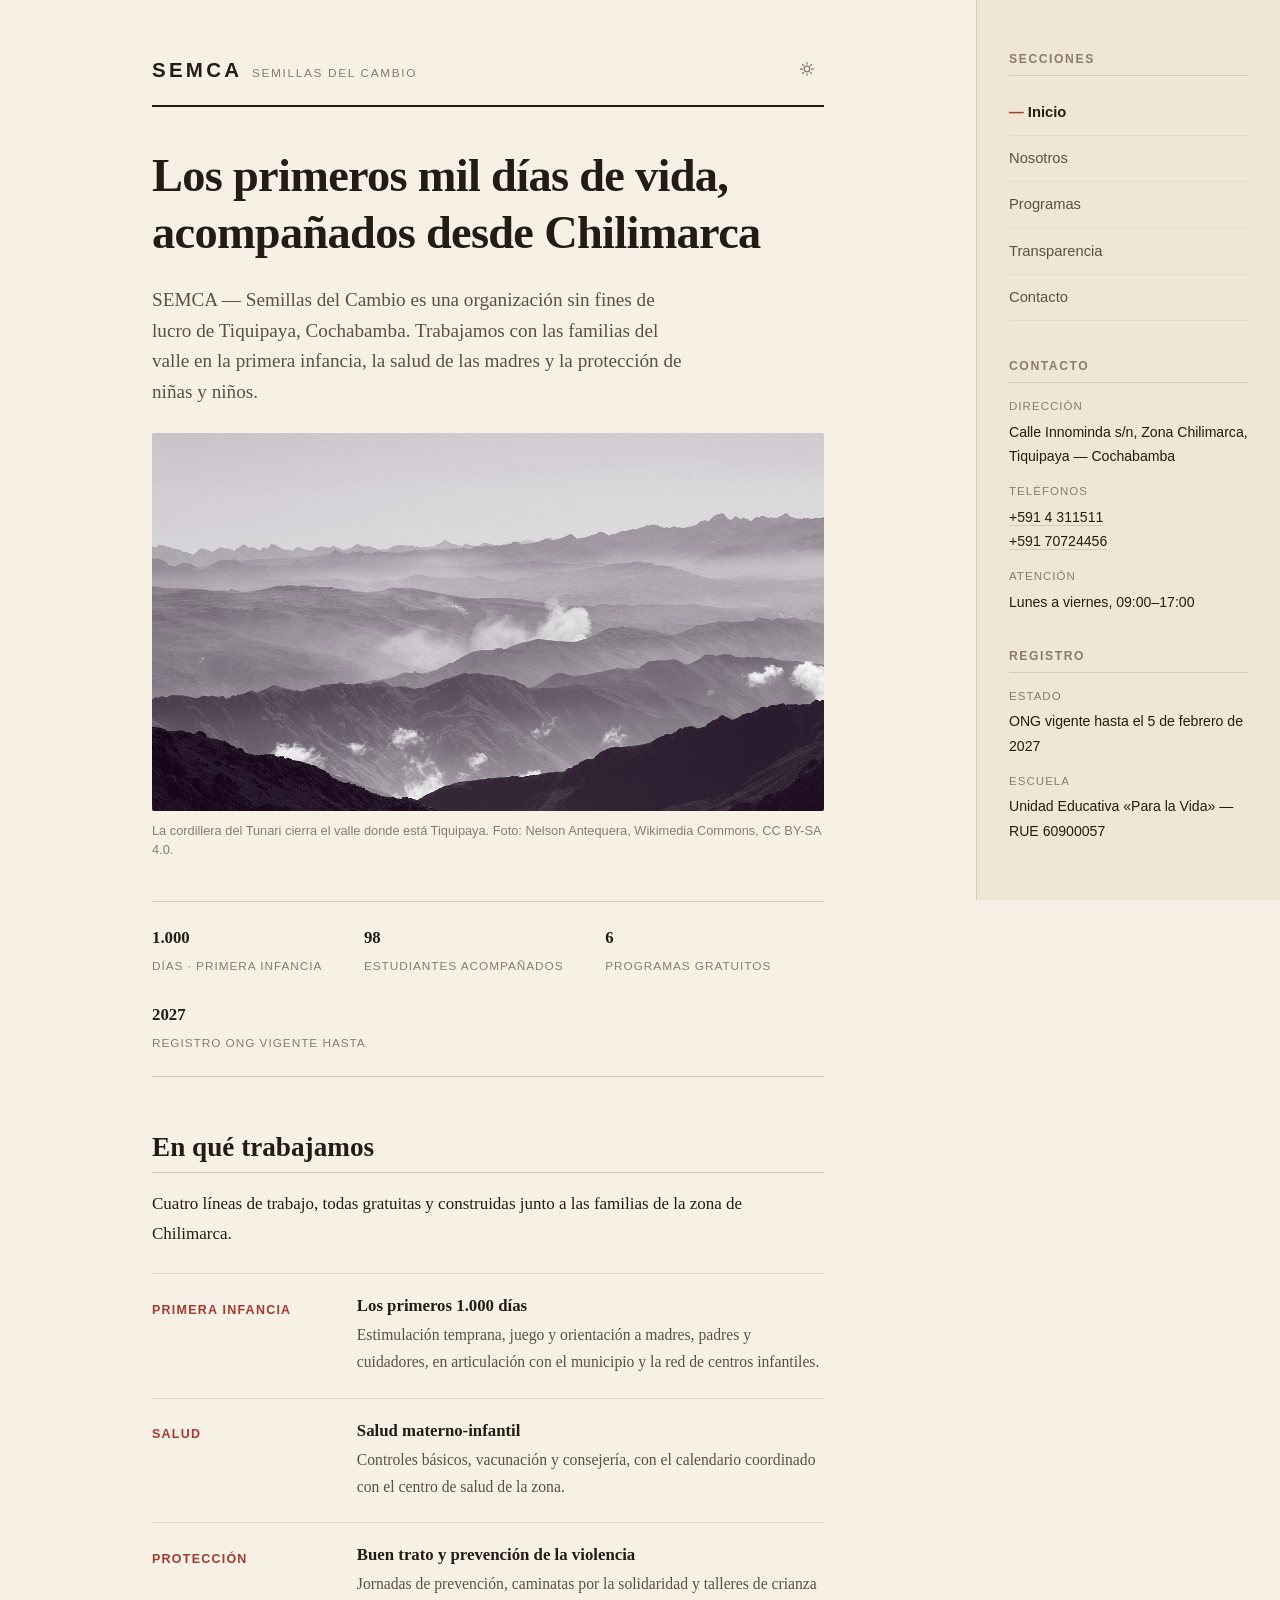
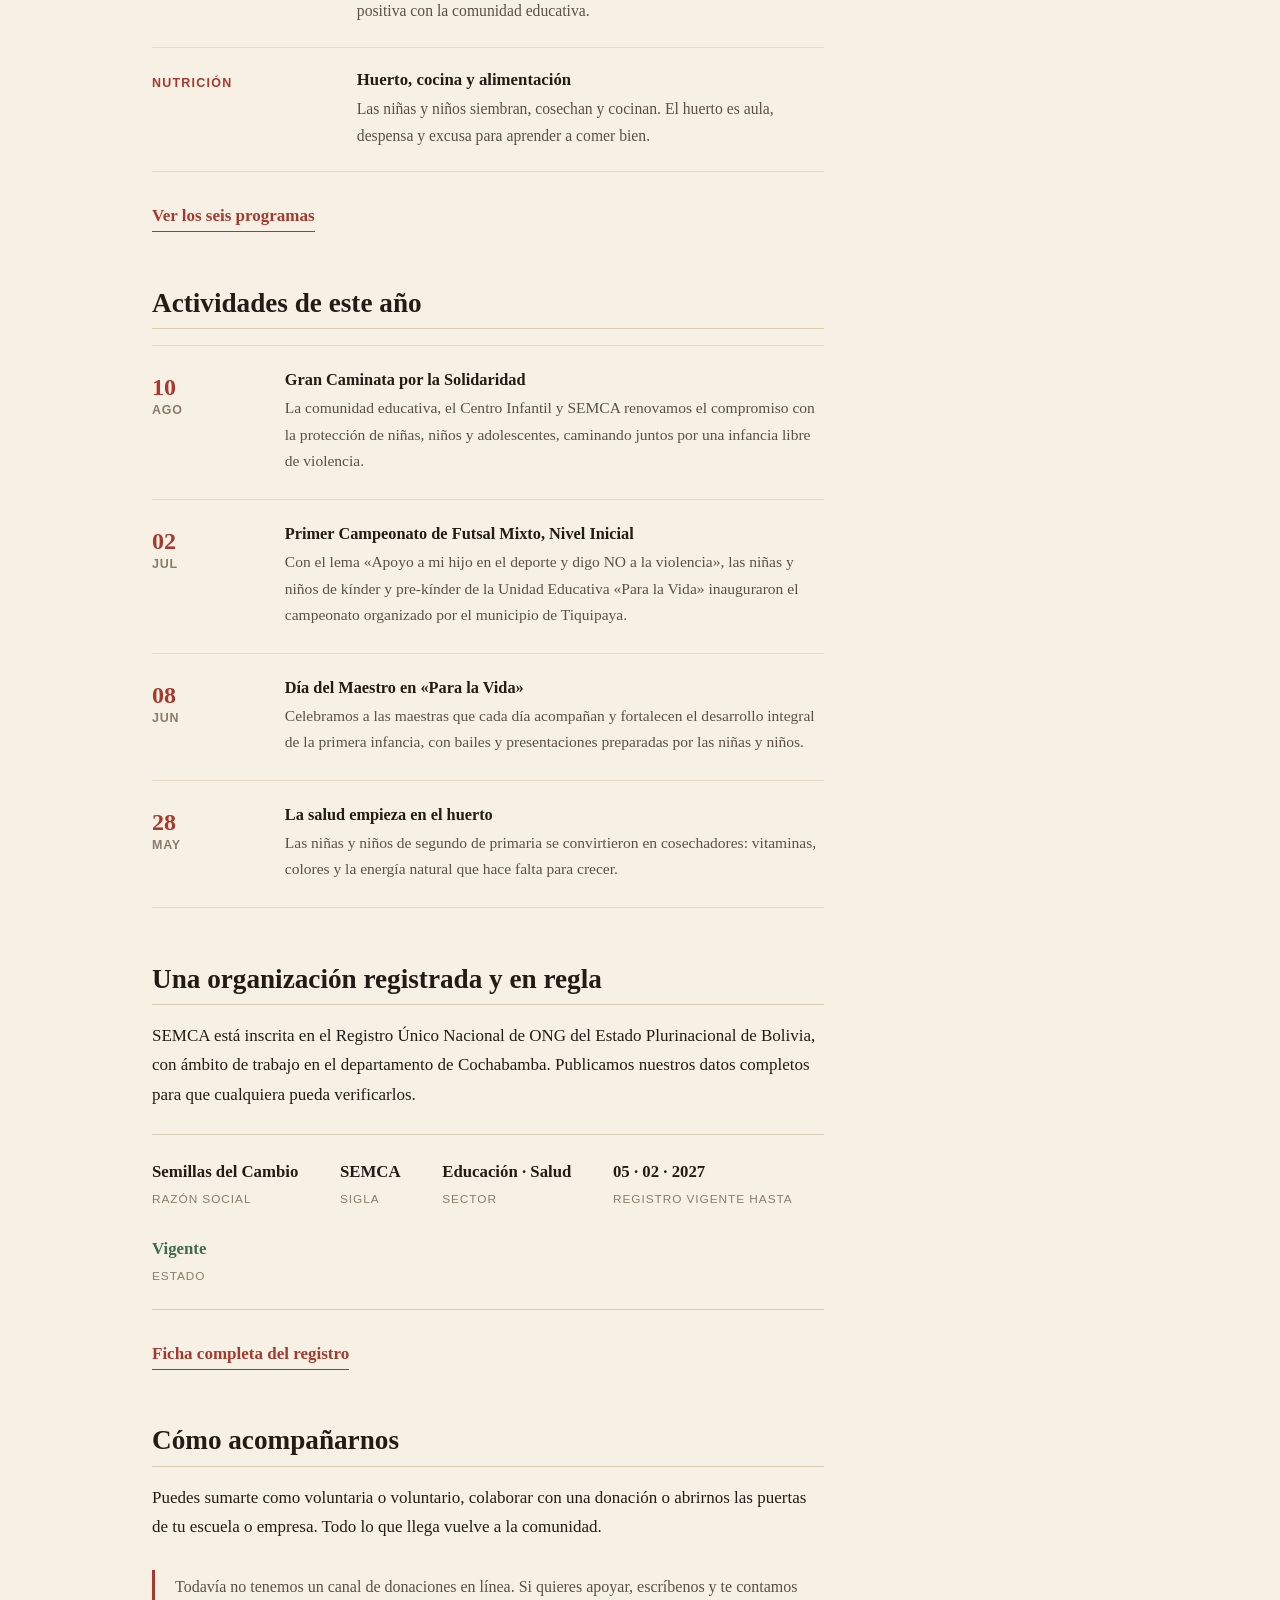
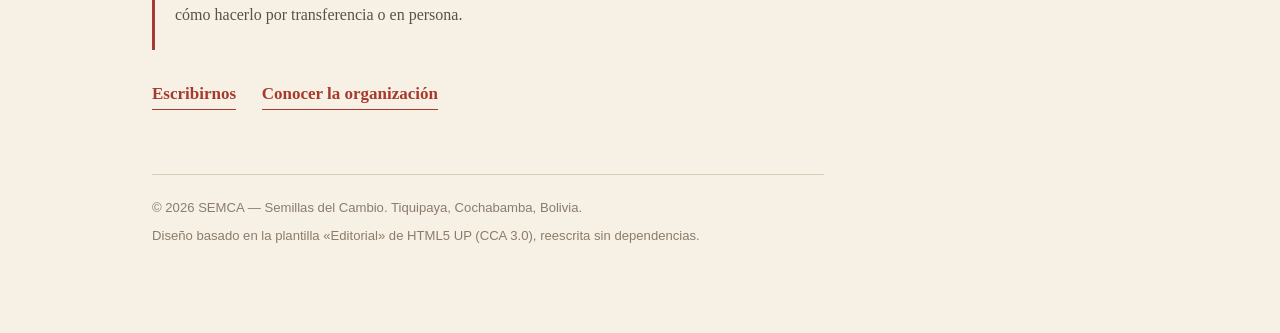
==== commit 585df8ef: "Solo español, y fotografías de archivo en lugar de los huecos Idioma - Se retira el conmutador ES/中文" ====
--- a/index.html
+++ b/index.html
@@ -38,7 +38,7 @@
 </head>
 <body>
 
-<a class="skip" href="#contenido" data-es="Saltar al contenido" data-zh="跳到主要内容">Saltar al contenido</a>
+<a class="skip" href="#contenido">Saltar al contenido</a>
 
 <div class="wrapper">
 
@@ -48,13 +48,9 @@
       <header class="site-head">
         <a class="brand" href="index.html">
           <b>SEMCA</b>
-          <span data-es="Semillas del Cambio" data-zh="变革的种子">Semillas del Cambio</span>
+          <span>Semillas del Cambio</span>
         </a>
         <div class="controls">
-          <span class="lang">
-            <button type="button" data-lang="es" aria-pressed="true">ES</button>
-            <button type="button" data-lang="zh" aria-pressed="false">中文</button>
-          </span>
           <button class="theme-toggle" type="button" aria-label="Cambiar tema" aria-pressed="false">
             <svg class="ic-sol" viewBox="0 0 24 24" fill="none" stroke="currentColor" stroke-width="2" stroke-linecap="round" aria-hidden="true"><circle cx="12" cy="12" r="4.2"/><path d="M12 2.5v2.2M12 19.3v2.2M2.5 12h2.2M19.3 12h2.2M5.3 5.3l1.6 1.6M17.1 17.1l1.6 1.6M18.7 5.3l-1.6 1.6M6.9 17.1l-1.6 1.6"/></svg>
             <svg class="ic-luna" viewBox="0 0 24 24" fill="none" stroke="currentColor" stroke-width="2" stroke-linecap="round" stroke-linejoin="round" aria-hidden="true"><path d="M20 14.5A8.5 8.5 0 0 1 9.5 4a8.5 8.5 0 1 0 10.5 10.5z"/></svg>
@@ -65,130 +61,129 @@
       <main id="contenido">
 
         <section>
-          <h1 data-es="Los primeros mil días de vida, acompañados desde Chilimarca" data-zh="从 Chilimarca 出发，陪伴生命最初的 1000 天">Los primeros mil días de vida, acompañados desde Chilimarca</h1>
-          <p class="entradilla" data-es="SEMCA — Semillas del Cambio es una organización sin fines de lucro de Tiquipaya, Cochabamba. Trabajamos con las familias del valle en la primera infancia, la salud de las madres y la protección de niñas y niños." data-zh="SEMCA——变革的种子，是一家位于科恰班巴省蒂基帕亚的非营利组织。我们与山谷里的家庭一起，投入幼儿早期发展、母亲健康与儿童保护。">SEMCA — Semillas del Cambio es una organización sin fines de lucro de Tiquipaya, Cochabamba. Trabajamos con las familias del valle en la primera infancia, la salud de las madres y la protección de niñas y niños.</p>
-
-          <figure>
-            <div class="hueco">
-              <b data-es="Falta una fotografía" data-zh="待补照片">Falta una fotografía</b>
-              <span data-es="Aquí va una foto real de la organización: el patio de la escuela, el huerto o una jornada con las familias. Todavía no tenemos imágenes propias." data-zh="这里应放置机构的真实照片：学校院子、菜园，或与家庭一起的活动。我们目前还没有自有图片。">Aquí va una foto real de la organización: el patio de la escuela, el huerto o una jornada con las familias. Todavía no tenemos imágenes propias.</span>
-            </div>
+          <h1>Los primeros mil días de vida, acompañados desde Chilimarca</h1>
+          <p class="entradilla">SEMCA — Semillas del Cambio es una organización sin fines de lucro de Tiquipaya, Cochabamba. Trabajamos con las familias del valle en la primera infancia, la salud de las madres y la protección de niñas y niños.</p>
+
+          <figure class="destacada">
+            <img src="img/tunari.jpg" width="1280" height="852" decoding="async"
+                 alt="La cordillera del Tunari al fondo del valle de Cochabamba, con nubes bajas sobre los cerros">
+            <figcaption>La cordillera del Tunari cierra el valle donde está Tiquipaya. Foto: Nelson Antequera, <a href="https://commons.wikimedia.org/wiki/File:Cordillera_del_Tunari_Cochabamba.jpg" rel="noopener">Wikimedia Commons</a>, CC BY-SA 4.0.</figcaption>
           </figure>
 
           <div class="ficha">
-            <div><b>1.000</b><span data-es="días · primera infancia" data-zh="天 · 幼儿早期发展">días · primera infancia</span></div>
-            <div><b>98</b><span data-es="estudiantes acompañados" data-zh="名在校学生">estudiantes acompañados</span></div>
-            <div><b>6</b><span data-es="programas gratuitos" data-zh="个免费项目">programas gratuitos</span></div>
-            <div><b>2027</b><span data-es="registro ONG vigente hasta" data-zh="NGO 登记有效期至">registro ONG vigente hasta</span></div>
+            <div><b>1.000</b><span>días · primera infancia</span></div>
+            <div><b>98</b><span>estudiantes acompañados</span></div>
+            <div><b>6</b><span>programas gratuitos</span></div>
+            <div><b>2027</b><span>registro ONG vigente hasta</span></div>
           </div>
         </section>
 
         <section>
-          <h2 data-es="En qué trabajamos" data-zh="我们的工作方向">En qué trabajamos</h2>
-          <p data-es="Cuatro líneas de trabajo, todas gratuitas y construidas junto a las familias de la zona de Chilimarca." data-zh="四条工作主线，全部免费，并与 Chilimarca 区的家庭共同建设。">Cuatro líneas de trabajo, todas gratuitas y construidas junto a las familias de la zona de Chilimarca.</p>
+          <h2>En qué trabajamos</h2>
+          <p>Cuatro líneas de trabajo, todas gratuitas y construidas junto a las familias de la zona de Chilimarca.</p>
 
           <ul class="lista-editorial">
             <li>
-              <span class="etiqueta" data-es="Primera infancia" data-zh="幼儿早期发展">Primera infancia</span>
-              <div>
-                <h3 data-es="Los primeros 1.000 días" data-zh="生命最初的 1000 天">Los primeros 1.000 días</h3>
-                <p data-es="Estimulación temprana, juego y orientación a madres, padres y cuidadores, en articulación con el municipio y la red de centros infantiles." data-zh="早期刺激、游戏，并为母亲、父亲和照护者提供指导；与市政府及儿童中心网络协同。">Estimulación temprana, juego y orientación a madres, padres y cuidadores, en articulación con el municipio y la red de centros infantiles.</p>
-              </div>
-            </li>
-            <li>
-              <span class="etiqueta" data-es="Salud" data-zh="健康">Salud</span>
-              <div>
-                <h3 data-es="Salud materno-infantil" data-zh="母婴健康">Salud materno-infantil</h3>
-                <p data-es="Controles básicos, vacunación y consejería, con el calendario coordinado con el centro de salud de la zona." data-zh="基础体检、疫苗接种与健康咨询，排期与辖区卫生站协同。">Controles básicos, vacunación y consejería, con el calendario coordinado con el centro de salud de la zona.</p>
-              </div>
-            </li>
-            <li>
-              <span class="etiqueta" data-es="Protección" data-zh="儿童保护">Protección</span>
-              <div>
-                <h3 data-es="Buen trato y prevención de la violencia" data-zh="善意教养与反暴力">Buen trato y prevención de la violencia</h3>
-                <p data-es="Jornadas de prevención, caminatas por la solidaridad y talleres de crianza positiva con la comunidad educativa." data-zh="反暴力宣传、公益步行，以及与教育共同体共同开展的正向教养工作坊。">Jornadas de prevención, caminatas por la solidaridad y talleres de crianza positiva con la comunidad educativa.</p>
-              </div>
-            </li>
-            <li>
-              <span class="etiqueta" data-es="Nutrición" data-zh="营养">Nutrición</span>
-              <div>
-                <h3 data-es="Huerto, cocina y alimentación" data-zh="菜园、厨房与营养">Huerto, cocina y alimentación</h3>
-                <p data-es="Las niñas y niños siembran, cosechan y cocinan. El huerto es aula, despensa y excusa para aprender a comer bien." data-zh="孩子们播种、采收、下厨。菜园既是教室，也是储藏间，更是学习好好吃饭的理由。">Las niñas y niños siembran, cosechan y cocinan. El huerto es aula, despensa y excusa para aprender a comer bien.</p>
+              <span class="etiqueta">Primera infancia</span>
+              <div>
+                <h3>Los primeros 1.000 días</h3>
+                <p>Estimulación temprana, juego y orientación a madres, padres y cuidadores, en articulación con el municipio y la red de centros infantiles.</p>
+              </div>
+            </li>
+            <li>
+              <span class="etiqueta">Salud</span>
+              <div>
+                <h3>Salud materno-infantil</h3>
+                <p>Controles básicos, vacunación y consejería, con el calendario coordinado con el centro de salud de la zona.</p>
+              </div>
+            </li>
+            <li>
+              <span class="etiqueta">Protección</span>
+              <div>
+                <h3>Buen trato y prevención de la violencia</h3>
+                <p>Jornadas de prevención, caminatas por la solidaridad y talleres de crianza positiva con la comunidad educativa.</p>
+              </div>
+            </li>
+            <li>
+              <span class="etiqueta">Nutrición</span>
+              <div>
+                <h3>Huerto, cocina y alimentación</h3>
+                <p>Las niñas y niños siembran, cosechan y cocinan. El huerto es aula, despensa y excusa para aprender a comer bien.</p>
               </div>
             </li>
           </ul>
 
-          <p class="acciones"><a class="enlace" href="programas.html" data-es="Ver los seis programas" data-zh="查看全部六个项目">Ver los seis programas</a></p>
-        </section>
-
-        <section>
-          <h2 data-es="Actividades de este año" data-zh="今年的活动">Actividades de este año</h2>
-
-          <article class="actividad">
-            <div class="fecha"><b>10</b><span data-es="Ago" data-zh="8月">Ago</span></div>
-            <div>
-              <h3 data-es="Gran Caminata por la Solidaridad" data-zh="公益大游行">Gran Caminata por la Solidaridad</h3>
-              <p data-es="La comunidad educativa, el Centro Infantil y SEMCA renovamos el compromiso con la protección de niñas, niños y adolescentes, caminando juntos por una infancia libre de violencia." data-zh="教育共同体、儿童中心与 SEMCA 重申对儿童与青少年保护的承诺，为「没有暴力的童年」携手同行。">La comunidad educativa, el Centro Infantil y SEMCA renovamos el compromiso con la protección de niñas, niños y adolescentes, caminando juntos por una infancia libre de violencia.</p>
-            </div>
-          </article>
-
-          <article class="actividad">
-            <div class="fecha"><b>02</b><span data-es="Jul" data-zh="7月">Jul</span></div>
-            <div>
-              <h3 data-es="Primer Campeonato de Futsal Mixto, Nivel Inicial" data-zh="首届幼儿组男女混合五人制足球赛">Primer Campeonato de Futsal Mixto, Nivel Inicial</h3>
-              <p data-es="Con el lema «Apoyo a mi hijo en el deporte y digo NO a la violencia», las niñas y niños de kínder y pre-kínder de la Unidad Educativa «Para la Vida» inauguraron el campeonato organizado por el municipio de Tiquipaya." data-zh="以「支持孩子运动，对暴力说不」为口号，「为了生命」学校幼儿园与学前班的孩子们参加了蒂基帕亚市政府主办的赛事开幕式。">Con el lema «Apoyo a mi hijo en el deporte y digo NO a la violencia», las niñas y niños de kínder y pre-kínder de la Unidad Educativa «Para la Vida» inauguraron el campeonato organizado por el municipio de Tiquipaya.</p>
-            </div>
-          </article>
-
-          <article class="actividad">
-            <div class="fecha"><b>08</b><span data-es="Jun" data-zh="6月">Jun</span></div>
-            <div>
-              <h3 data-es="Día del Maestro en «Para la Vida»" data-zh="「为了生命」学校教师节">Día del Maestro en «Para la Vida»</h3>
-              <p data-es="Celebramos a las maestras que cada día acompañan y fortalecen el desarrollo integral de la primera infancia, con bailes y presentaciones preparadas por las niñas y niños." data-zh="我们向每天陪伴并促进幼儿全面发展的老师们致敬，孩子们用舞蹈与表演为她们庆祝。">Celebramos a las maestras que cada día acompañan y fortalecen el desarrollo integral de la primera infancia, con bailes y presentaciones preparadas por las niñas y niños.</p>
-            </div>
-          </article>
-
-          <article class="actividad">
-            <div class="fecha"><b>28</b><span data-es="May" data-zh="5月">May</span></div>
-            <div>
-              <h3 data-es="La salud empieza en el huerto" data-zh="健康从菜园开始">La salud empieza en el huerto</h3>
-              <p data-es="Las niñas y niños de segundo de primaria se convirtieron en cosechadores: vitaminas, colores y la energía natural que hace falta para crecer." data-zh="二年级的孩子们成了采收小能手：维生素、色彩，以及成长所需的天然能量。">Las niñas y niños de segundo de primaria se convirtieron en cosechadores: vitaminas, colores y la energía natural que hace falta para crecer.</p>
-            </div>
-          </article>
-        </section>
-
-        <section>
-          <h2 data-es="Una organización registrada y en regla" data-zh="依法注册、合规运营的组织">Una organización registrada y en regla</h2>
-          <p data-es="SEMCA está inscrita en el Registro Único Nacional de ONG del Estado Plurinacional de Bolivia, con ámbito de trabajo en el departamento de Cochabamba. Publicamos nuestros datos completos para que cualquiera pueda verificarlos." data-zh="SEMCA 已列入玻利维亚多民族国 NGO 全国统一登记册，工作范围位于科恰班巴省。我们公布完整登记信息，供任何人核查。">SEMCA está inscrita en el Registro Único Nacional de ONG del Estado Plurinacional de Bolivia, con ámbito de trabajo en el departamento de Cochabamba. Publicamos nuestros datos completos para que cualquiera pueda verificarlos.</p>
+          <p class="acciones"><a class="enlace" href="programas.html">Ver los seis programas</a></p>
+        </section>
+
+        <section>
+          <h2>Actividades de este año</h2>
+
+          <article class="actividad">
+            <div class="fecha"><b>10</b><span>Ago</span></div>
+            <div>
+              <h3>Gran Caminata por la Solidaridad</h3>
+              <p>La comunidad educativa, el Centro Infantil y SEMCA renovamos el compromiso con la protección de niñas, niños y adolescentes, caminando juntos por una infancia libre de violencia.</p>
+            </div>
+          </article>
+
+          <article class="actividad">
+            <div class="fecha"><b>02</b><span>Jul</span></div>
+            <div>
+              <h3>Primer Campeonato de Futsal Mixto, Nivel Inicial</h3>
+              <p>Con el lema «Apoyo a mi hijo en el deporte y digo NO a la violencia», las niñas y niños de kínder y pre-kínder de la Unidad Educativa «Para la Vida» inauguraron el campeonato organizado por el municipio de Tiquipaya.</p>
+            </div>
+          </article>
+
+          <article class="actividad">
+            <div class="fecha"><b>08</b><span>Jun</span></div>
+            <div>
+              <h3>Día del Maestro en «Para la Vida»</h3>
+              <p>Celebramos a las maestras que cada día acompañan y fortalecen el desarrollo integral de la primera infancia, con bailes y presentaciones preparadas por las niñas y niños.</p>
+            </div>
+          </article>
+
+          <article class="actividad">
+            <div class="fecha"><b>28</b><span>May</span></div>
+            <div>
+              <h3>La salud empieza en el huerto</h3>
+              <p>Las niñas y niños de segundo de primaria se convirtieron en cosechadores: vitaminas, colores y la energía natural que hace falta para crecer.</p>
+            </div>
+          </article>
+        </section>
+
+        <section>
+          <h2>Una organización registrada y en regla</h2>
+          <p>SEMCA está inscrita en el Registro Único Nacional de ONG del Estado Plurinacional de Bolivia, con ámbito de trabajo en el departamento de Cochabamba. Publicamos nuestros datos completos para que cualquiera pueda verificarlos.</p>
 
           <div class="ficha">
-            <div><b data-es="Semillas del Cambio" data-zh="变革的种子">Semillas del Cambio</b><span data-es="Razón social" data-zh="机构全称">Razón social</span></div>
-            <div><b>SEMCA</b><span data-es="Sigla" data-zh="简称">Sigla</span></div>
-            <div><b data-es="Educación · Salud" data-zh="教育 · 健康">Educación · Salud</b><span data-es="Sector" data-zh="业务领域">Sector</span></div>
-            <div><b>05 · 02 · 2027</b><span data-es="Registro vigente hasta" data-zh="注册有效期至">Registro vigente hasta</span></div>
-            <div><b class="vigente" data-es="Vigente" data-zh="有效">Vigente</b><span data-es="Estado" data-zh="状态">Estado</span></div>
+            <div><b>Semillas del Cambio</b><span>Razón social</span></div>
+            <div><b>SEMCA</b><span>Sigla</span></div>
+            <div><b>Educación · Salud</b><span>Sector</span></div>
+            <div><b>05 · 02 · 2027</b><span>Registro vigente hasta</span></div>
+            <div><b class="vigente">Vigente</b><span>Estado</span></div>
           </div>
 
-          <p class="acciones"><a class="enlace" href="transparencia.html" data-es="Ficha completa del registro" data-zh="完整登记信息">Ficha completa del registro</a></p>
-        </section>
-
-        <section>
-          <h2 data-es="Cómo acompañarnos" data-zh="如何支持我们">Cómo acompañarnos</h2>
-          <p data-es="Puedes sumarte como voluntaria o voluntario, colaborar con una donación o abrirnos las puertas de tu escuela o empresa. Todo lo que llega vuelve a la comunidad." data-zh="你可以加入志愿者、捐赠，或为你的学校、企业与我们牵线。所有得到的支持都会回到社区。">Puedes sumarte como voluntaria o voluntario, colaborar con una donación o abrirnos las puertas de tu escuela o empresa. Todo lo que llega vuelve a la comunidad.</p>
+          <p class="acciones"><a class="enlace" href="transparencia.html">Ficha completa del registro</a></p>
+        </section>
+
+        <section>
+          <h2>Cómo acompañarnos</h2>
+          <p>Puedes sumarte como voluntaria o voluntario, colaborar con una donación o abrirnos las puertas de tu escuela o empresa. Todo lo que llega vuelve a la comunidad.</p>
           <div class="nota">
-            <p data-es="Todavía no tenemos un canal de donaciones en línea. Si quieres apoyar, escríbenos y te contamos cómo hacerlo por transferencia o en persona." data-zh="我们目前还没有线上捐赠渠道。如果你想支持，请写信给我们，我们会告知转账或当面捐赠的方式。">Todavía no tenemos un canal de donaciones en línea. Si quieres apoyar, escríbenos y te contamos cómo hacerlo por transferencia o en persona.</p>
+            <p>Todavía no tenemos un canal de donaciones en línea. Si quieres apoyar, escríbenos y te contamos cómo hacerlo por transferencia o en persona.</p>
           </div>
           <p class="acciones">
-            <a class="enlace" href="contacto.html" data-es="Escribirnos" data-zh="联系我们">Escribirnos</a>
-            <a class="enlace" href="nosotros.html" data-es="Conocer la organización" data-zh="了解这个组织">Conocer la organización</a>
+            <a class="enlace" href="contacto.html">Escribirnos</a>
+            <a class="enlace" href="nosotros.html">Conocer la organización</a>
           </p>
         </section>
 
       </main>
 
       <footer class="site-foot">
-        <p>© <span data-anio>2026</span> SEMCA — <span data-es="Semillas del Cambio" data-zh="变革的种子">Semillas del Cambio</span>. <span data-es="Tiquipaya, Cochabamba, Bolivia." data-zh="玻利维亚 科恰班巴 蒂基帕亚。">Tiquipaya, Cochabamba, Bolivia.</span></p>
-        <p data-es="Diseño basado en la plantilla «Editorial» de HTML5 UP (CCA 3.0), reescrita sin dependencias." data-zh="版式参考 HTML5 UP 的「Editorial」模板（CCA 3.0），已重写为零依赖版本。">Diseño basado en la plantilla «Editorial» de HTML5 UP (CCA 3.0), reescrita sin dependencias.</p>
+        <p>© <span data-anio>2026</span> SEMCA — <span>Semillas del Cambio</span>. <span>Tiquipaya, Cochabamba, Bolivia.</span></p>
+        <p>Diseño basado en la plantilla «Editorial» de HTML5 UP (CCA 3.0), reescrita sin dependencias.</p>
       </footer>
 
     </div>
@@ -196,35 +191,35 @@
 
   <aside class="sidebar">
     <nav aria-label="Navegación principal">
-      <h4 data-es="Secciones" data-zh="网站导航">Secciones</h4>
+      <h4>Secciones</h4>
       <ul>
-        <li><a href="index.html" data-es="Inicio" data-zh="首页">Inicio</a></li>
-        <li><a href="nosotros.html" data-es="Nosotros" data-zh="关于我们">Nosotros</a></li>
-        <li><a href="programas.html" data-es="Programas" data-zh="项目">Programas</a></li>
-        <li><a href="transparencia.html" data-es="Transparencia" data-zh="透明公示">Transparencia</a></li>
-        <li><a href="contacto.html" data-es="Contacto" data-zh="联系我们">Contacto</a></li>
+        <li><a href="index.html">Inicio</a></li>
+        <li><a href="nosotros.html">Nosotros</a></li>
+        <li><a href="programas.html">Programas</a></li>
+        <li><a href="transparencia.html">Transparencia</a></li>
+        <li><a href="contacto.html">Contacto</a></li>
       </ul>
     </nav>
 
     <div class="bloque">
-      <h4 data-es="Contacto" data-zh="联系方式">Contacto</h4>
+      <h4>Contacto</h4>
       <dl>
-        <dt data-es="Dirección" data-zh="地址">Dirección</dt>
-        <dd data-es="Calle Innominda s/n, Zona Chilimarca, Tiquipaya — Cochabamba" data-zh="Innominda 街，Chilimarca 区，蒂基帕亚 — 科恰班巴">Calle Innominda s/n, Zona Chilimarca, Tiquipaya — Cochabamba</dd>
-        <dt data-es="Teléfonos" data-zh="电话">Teléfonos</dt>
+        <dt>Dirección</dt>
+        <dd>Calle Innominda s/n, Zona Chilimarca, Tiquipaya — Cochabamba</dd>
+        <dt>Teléfonos</dt>
         <dd><a href="tel:+5914311511">+591 4 311511</a><br><a href="tel:+59170724456">+591 70724456</a></dd>
-        <dt data-es="Atención" data-zh="办公时间">Atención</dt>
-        <dd data-es="Lunes a viernes, 09:00–17:00" data-zh="周一至周五 09:00–17:00">Lunes a viernes, 09:00–17:00</dd>
+        <dt>Atención</dt>
+        <dd>Lunes a viernes, 09:00–17:00</dd>
       </dl>
     </div>
 
     <div class="bloque">
-      <h4 data-es="Registro" data-zh="登记信息">Registro</h4>
+      <h4>Registro</h4>
       <dl>
-        <dt data-es="Estado" data-zh="状态">Estado</dt>
-        <dd data-es="ONG vigente hasta el 5 de febrero de 2027" data-zh="NGO 有效期至 2027 年 2 月 5 日">ONG vigente hasta el 5 de febrero de 2027</dd>
-        <dt data-es="Escuela" data-zh="学校">Escuela</dt>
-        <dd data-es="Unidad Educativa «Para la Vida» — RUE 60900057" data-zh="「为了生命」学校 — RUE 60900057">Unidad Educativa «Para la Vida» — RUE 60900057</dd>
+        <dt>Estado</dt>
+        <dd>ONG vigente hasta el 5 de febrero de 2027</dd>
+        <dt>Escuela</dt>
+        <dd>Unidad Educativa «Para la Vida» — RUE 60900057</dd>
       </dl>
     </div>
   </aside>
--- a/css/style.css
+++ b/css/style.css
@@ -157,13 +157,8 @@
   padding:.06em .1em 0 0;color:var(--acento);font-weight:600;
 }
 
-/* Ajustes de tipografía china: la cursiva y la capitular se sintetizan mal
-   en caracteres CJK, así que se desactivan cuando el idioma es chino. */
-html[lang="zh-Hans"] .capitular::first-letter{
-  float:none;font-size:inherit;color:inherit;font-weight:inherit;padding:0;
-}
-html[lang="zh-Hans"] .cita{font-style:normal}
-html[lang="zh-Hans"] .entradilla{font-size:1.14rem}
+/* El sitio es solo en español: no hay conmutador de idioma ni reglas
+   específicas para otras escrituras. */
 
 /* ==========================================================================
    Secciones
@@ -232,8 +227,13 @@
    ========================================================================== */
 
 figure{margin:2rem 0}
-figure img{width:100%;height:auto;border-radius:var(--radio)}
-figcaption{font-family:var(--sans);font-size:.8rem;color:var(--tinta-3);margin-top:.6rem}
+figure img{width:100%;height:auto;border-radius:var(--radio);background:var(--papel-2)}
+figcaption{font-family:var(--sans);font-size:.8rem;color:var(--tinta-3);margin-top:.6rem;line-height:1.5}
+
+/* Imagen de apertura: ocupa el ancho de la columna con proporción fija.
+   El recorte lo hace el navegador (object-fit), el archivo no se altera. */
+figure.destacada{margin:0 0 2.6rem}
+figure.destacada img{aspect-ratio:16/9;object-fit:cover}
 
 /* Marcador de posición para fotos propias: no simula una imagen. */
 .hueco{
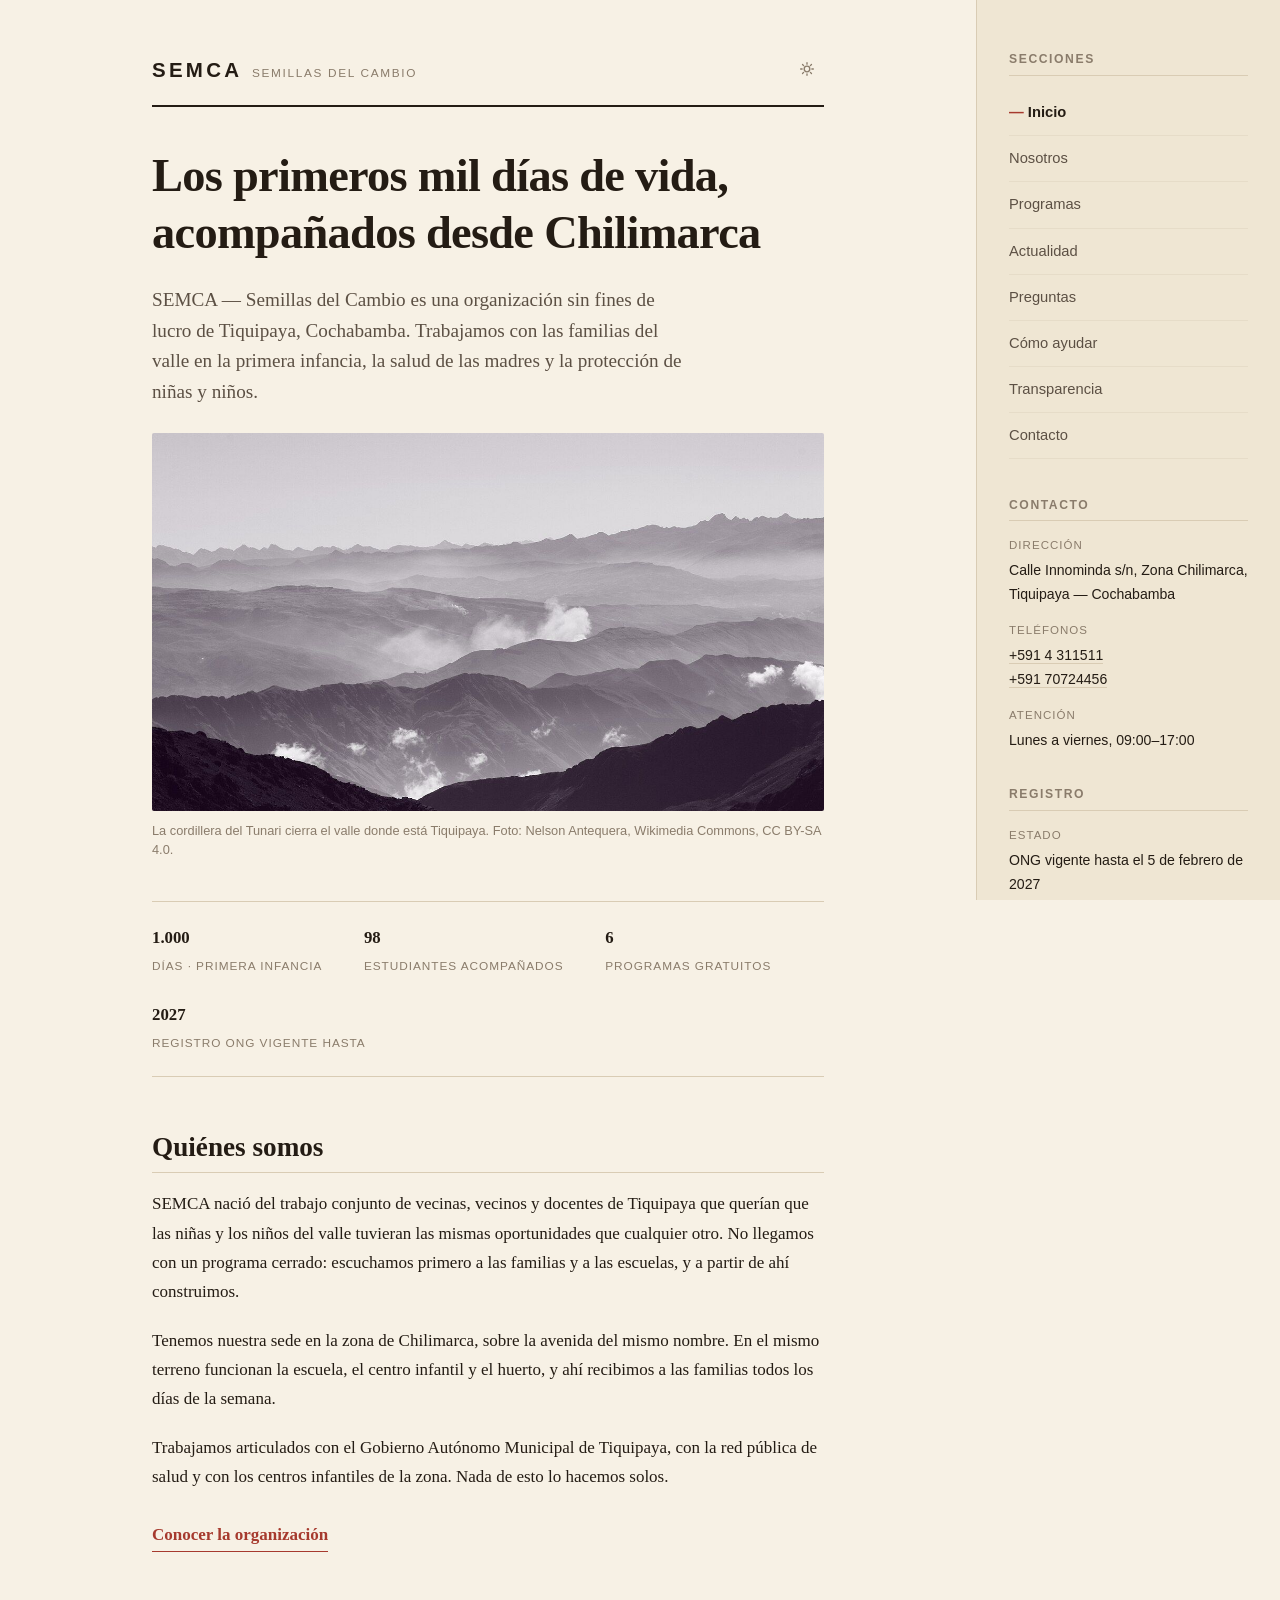
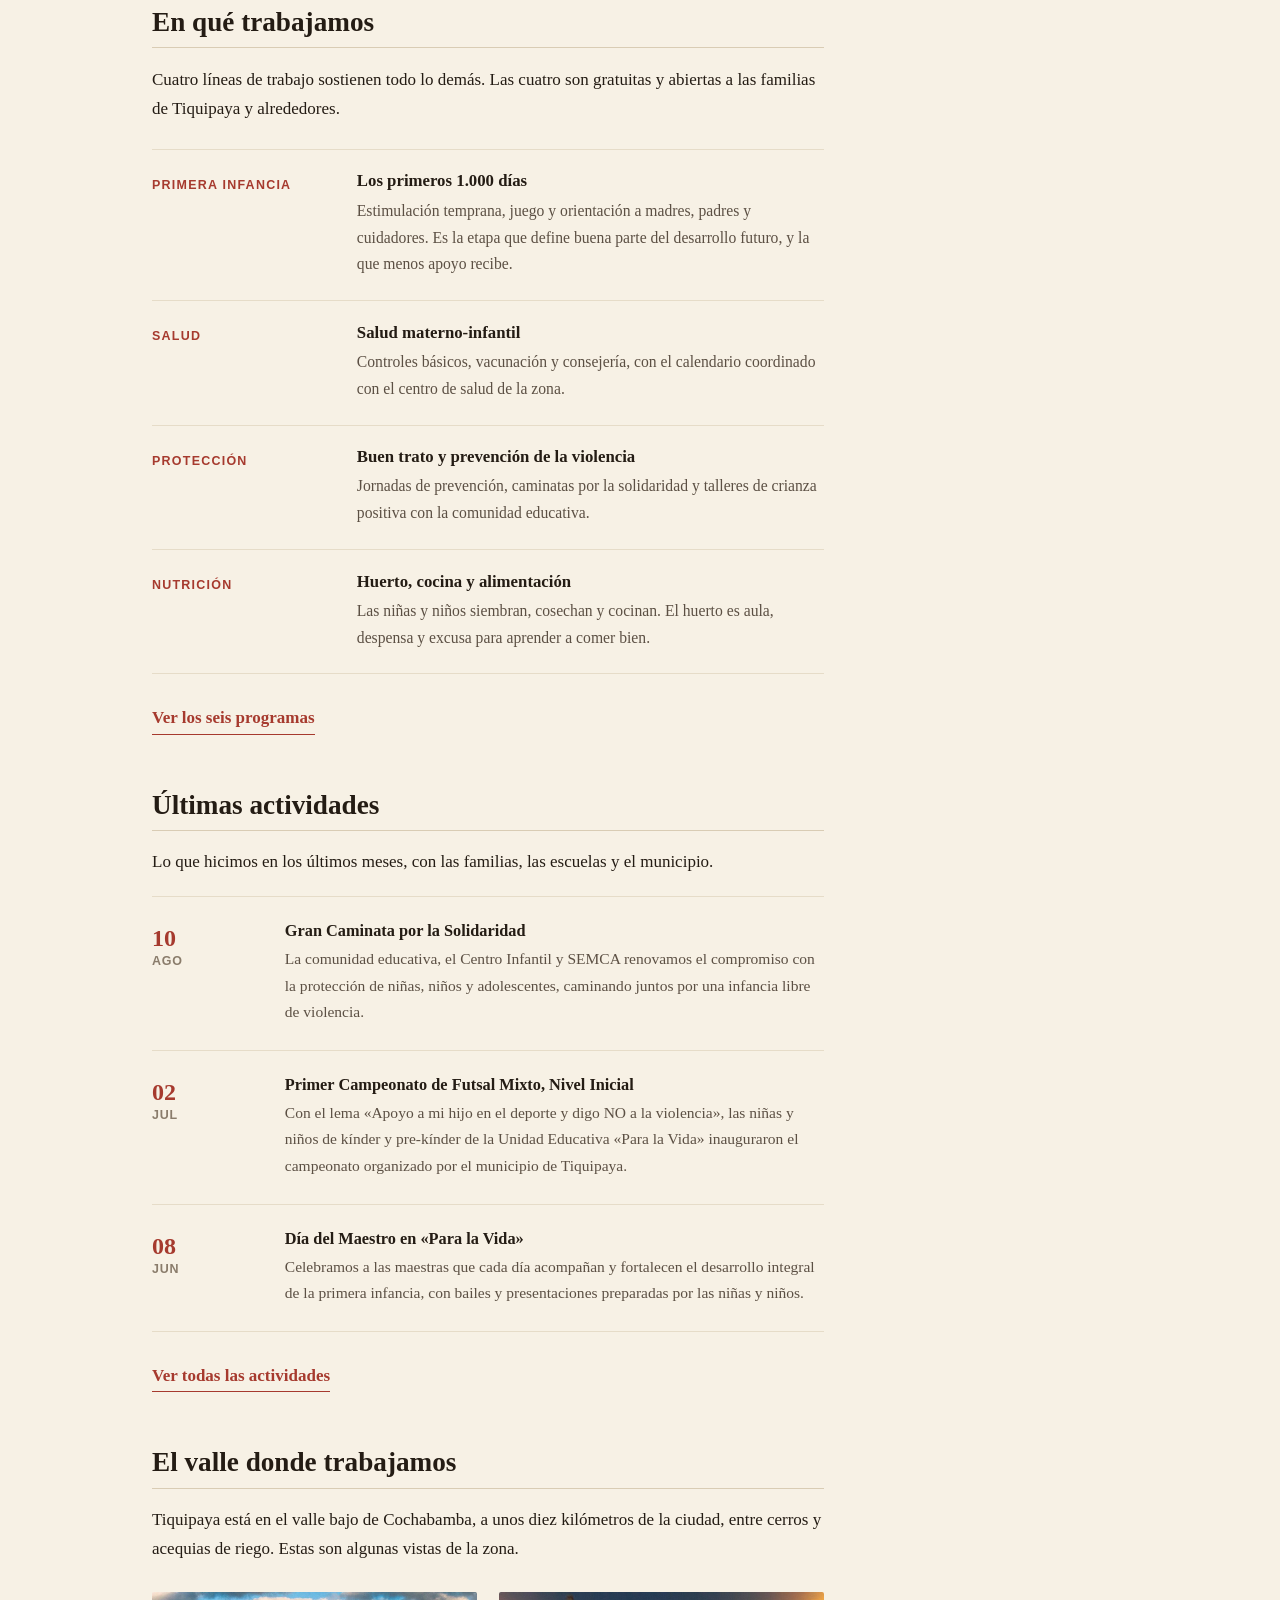
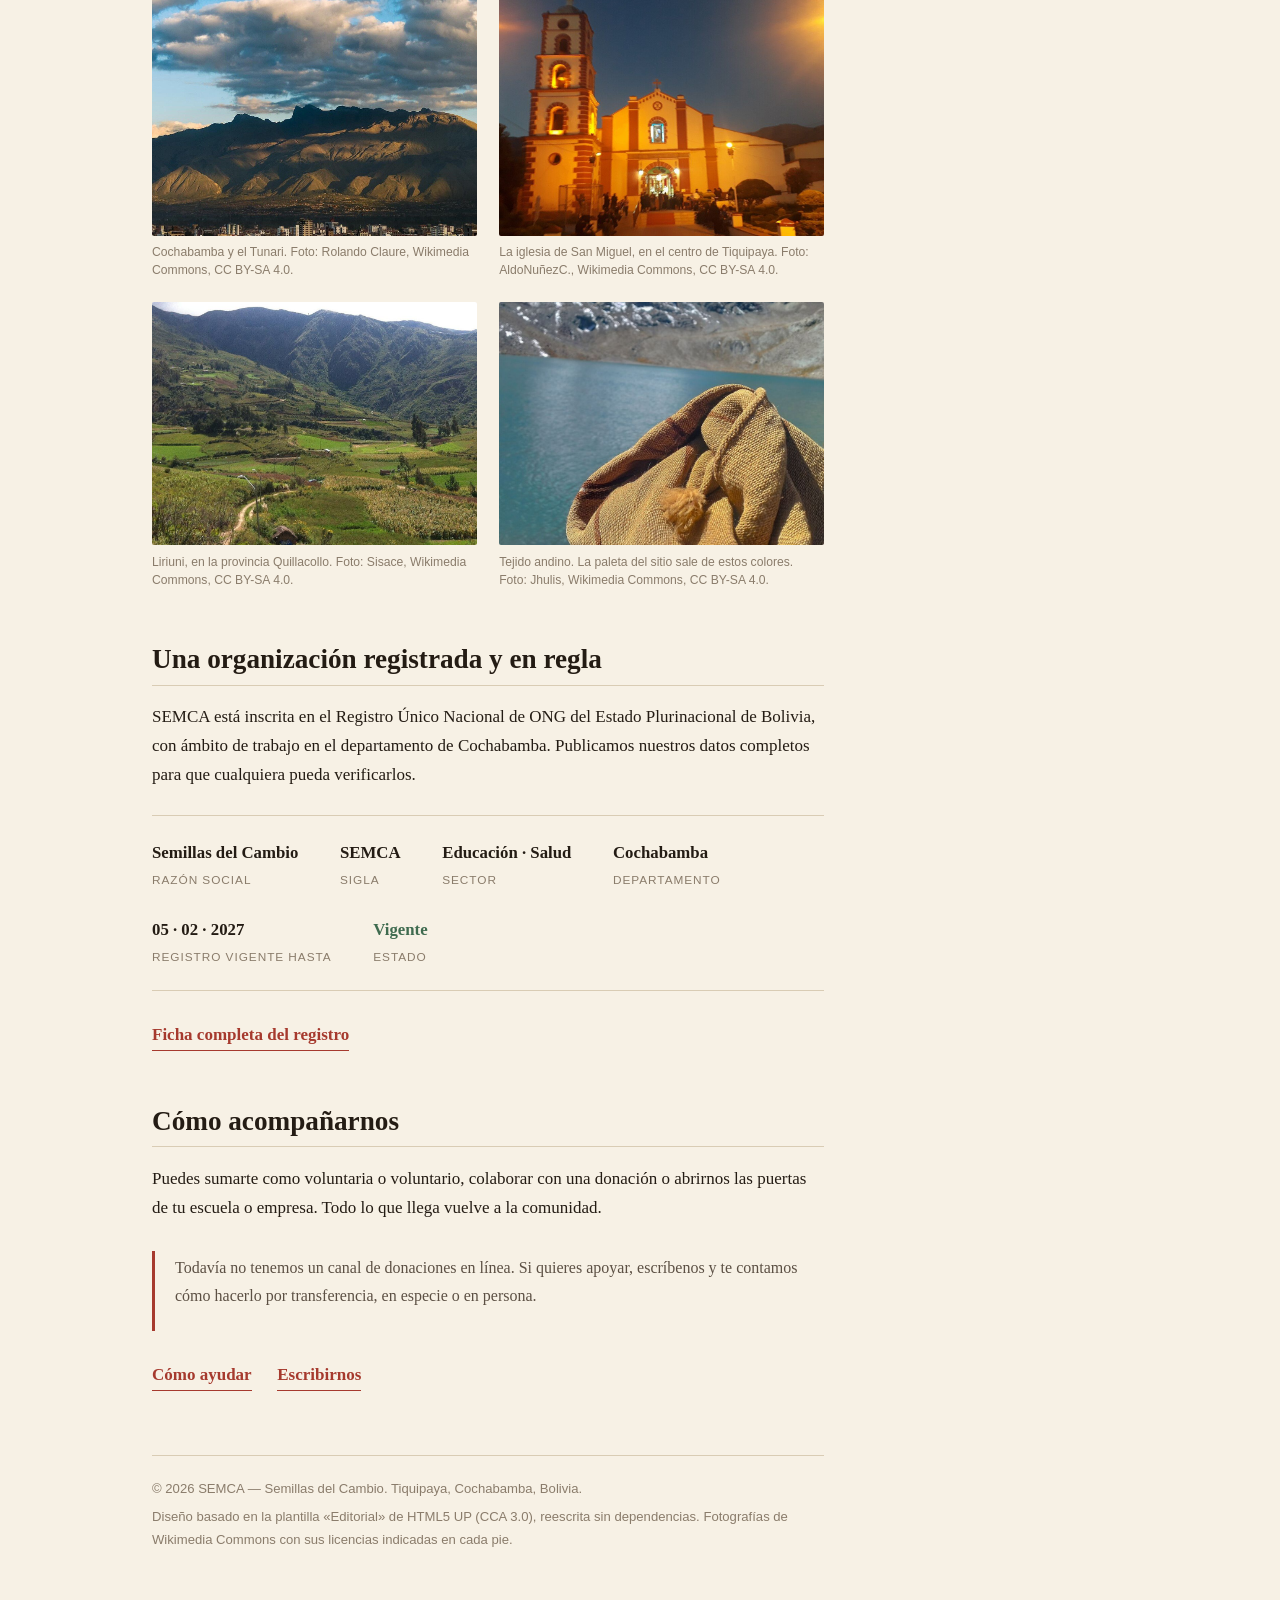
==== commit afd028d2: "Ampliar el sitio: tres secciones nuevas y más profundidad El sitio era demasiado escaso: cinco págin" ====
--- a/index.html
+++ b/index.html
@@ -9,7 +9,7 @@
 <meta property="og:type" content="website">
 <meta property="og:site_name" content="SEMCA — Semillas del Cambio">
 <meta property="og:title" content="SEMCA — Semillas del Cambio · Tiquipaya, Cochabamba">
-<meta property="og:description" content="Primera infancia, salud materno-infantil y protección de la niñez en Tiquipaya, Cochabamba (Bolivia).">
+<meta property="og:description" content="SEMCA — Semillas del Cambio acompaña los primeros mil días de vida, la salud materno-infantil y la protección de la niñez en Tiquipaya, Cochabamba (Bolivia).">
 <meta property="og:locale" content="es_BO">
 <meta name="twitter:card" content="summary">
 <link rel="icon" href="data:image/svg+xml,%3Csvg xmlns='http://www.w3.org/2000/svg' viewBox='0 0 48 48'%3E%3Crect width='48' height='48' rx='9' fill='%23A63A2E'/%3E%3Cpath d='M24 12c5 4 7 8 7 12a7 7 0 0 1-14 0c0-4 2-8 7-12z' fill='%23F7F1E5'/%3E%3Cpath d='M24 20v14' stroke='%23C98F22' stroke-width='2'/%3E%3C/svg%3E">
@@ -41,7 +41,6 @@
 <a class="skip" href="#contenido">Saltar al contenido</a>
 
 <div class="wrapper">
-
   <div class="main">
     <div class="inner">
 
@@ -79,15 +78,23 @@
         </section>
 
         <section>
+          <h2>Quiénes somos</h2>
+          <p>SEMCA nació del trabajo conjunto de vecinas, vecinos y docentes de Tiquipaya que querían que las niñas y los niños del valle tuvieran las mismas oportunidades que cualquier otro. No llegamos con un programa cerrado: escuchamos primero a las familias y a las escuelas, y a partir de ahí construimos.</p>
+          <p>Tenemos nuestra sede en la zona de Chilimarca, sobre la avenida del mismo nombre. En el mismo terreno funcionan la escuela, el centro infantil y el huerto, y ahí recibimos a las familias todos los días de la semana.</p>
+          <p>Trabajamos articulados con el Gobierno Autónomo Municipal de Tiquipaya, con la red pública de salud y con los centros infantiles de la zona. Nada de esto lo hacemos solos.</p>
+          <p class="acciones"><a class="enlace" href="nosotros.html">Conocer la organización</a></p>
+        </section>
+
+        <section>
           <h2>En qué trabajamos</h2>
-          <p>Cuatro líneas de trabajo, todas gratuitas y construidas junto a las familias de la zona de Chilimarca.</p>
+          <p>Cuatro líneas de trabajo sostienen todo lo demás. Las cuatro son gratuitas y abiertas a las familias de Tiquipaya y alrededores.</p>
 
           <ul class="lista-editorial">
             <li>
               <span class="etiqueta">Primera infancia</span>
               <div>
                 <h3>Los primeros 1.000 días</h3>
-                <p>Estimulación temprana, juego y orientación a madres, padres y cuidadores, en articulación con el municipio y la red de centros infantiles.</p>
+                <p>Estimulación temprana, juego y orientación a madres, padres y cuidadores. Es la etapa que define buena parte del desarrollo futuro, y la que menos apoyo recibe.</p>
               </div>
             </li>
             <li>
@@ -117,7 +124,8 @@
         </section>
 
         <section>
-          <h2>Actividades de este año</h2>
+          <h2>Últimas actividades</h2>
+          <p>Lo que hicimos en los últimos meses, con las familias, las escuelas y el municipio.</p>
 
           <article class="actividad">
             <div class="fecha"><b>10</b><span>Ago</span></div>
@@ -143,27 +151,43 @@
             </div>
           </article>
 
-          <article class="actividad">
-            <div class="fecha"><b>28</b><span>May</span></div>
-            <div>
-              <h3>La salud empieza en el huerto</h3>
-              <p>Las niñas y niños de segundo de primaria se convirtieron en cosechadores: vitaminas, colores y la energía natural que hace falta para crecer.</p>
-            </div>
-          </article>
+          <p class="acciones"><a class="enlace" href="actualidad.html">Ver todas las actividades</a></p>
+        </section>
+
+        <section>
+          <h2>El valle donde trabajamos</h2>
+          <p>Tiquipaya está en el valle bajo de Cochabamba, a unos diez kilómetros de la ciudad, entre cerros y acequias de riego. Estas son algunas vistas de la zona.</p>
+          <div class="galeria">
+          <figure>
+            <img src="img/cochabamba.jpg" width="1280" height="999" loading="lazy" decoding="async" alt="Vista de la ciudad de Cochabamba con el cerro Tunari al fondo">
+            <figcaption>Cochabamba y el Tunari. Foto: Rolando Claure, <a href="https://commons.wikimedia.org/wiki/File:Panorama_urbano_con_el_Cerro_Tunari,_Cochabamba.jpg" rel="noopener">Wikimedia Commons</a>, CC BY-SA 4.0.</figcaption>
+          </figure>
+          <figure>
+            <img src="img/tiquipaya.jpg" width="1280" height="720" loading="lazy" decoding="async" alt="Iglesia de San Miguel en Tiquipaya">
+            <figcaption>La iglesia de San Miguel, en el centro de Tiquipaya. Foto: AldoNuñezC., <a href="https://commons.wikimedia.org/wiki/File:Iglesia_san_miguel_tiquipaya_64.jpg" rel="noopener">Wikimedia Commons</a>, CC BY-SA 4.0.</figcaption>
+          </figure>
+          <figure>
+            <img src="img/liriuni.jpg" width="1100" height="822" loading="lazy" decoding="async" alt="Paisaje de Liriuni, en la provincia Quillacollo">
+            <figcaption>Liriuni, en la provincia Quillacollo. Foto: Sisace, <a href="https://commons.wikimedia.org/wiki/File:Liriuni_Cochabamba_Bolivia.jpg" rel="noopener">Wikimedia Commons</a>, CC BY-SA 4.0.</figcaption>
+          </figure>
+          <figure>
+            <img src="img/textil.jpg" width="900" height="1600" loading="lazy" decoding="async" alt="Tejido andino con franjas de colores">
+            <figcaption>Tejido andino. La paleta del sitio sale de estos colores. Foto: Jhulis, <a href="https://commons.wikimedia.org/wiki/File:Tari_textil_Aymara.jpg" rel="noopener">Wikimedia Commons</a>, CC BY-SA 4.0.</figcaption>
+          </figure>
+          </div>
         </section>
 
         <section>
           <h2>Una organización registrada y en regla</h2>
           <p>SEMCA está inscrita en el Registro Único Nacional de ONG del Estado Plurinacional de Bolivia, con ámbito de trabajo en el departamento de Cochabamba. Publicamos nuestros datos completos para que cualquiera pueda verificarlos.</p>
-
-          <div class="ficha">
-            <div><b>Semillas del Cambio</b><span>Razón social</span></div>
-            <div><b>SEMCA</b><span>Sigla</span></div>
-            <div><b>Educación · Salud</b><span>Sector</span></div>
-            <div><b>05 · 02 · 2027</b><span>Registro vigente hasta</span></div>
-            <div><b class="vigente">Vigente</b><span>Estado</span></div>
-          </div>
-
+        <div class="ficha">
+          <div><b>Semillas del Cambio</b><span>Razón social</span></div>
+          <div><b>SEMCA</b><span>Sigla</span></div>
+          <div><b>Educación · Salud</b><span>Sector</span></div>
+          <div><b>Cochabamba</b><span>Departamento</span></div>
+          <div><b>05 · 02 · 2027</b><span>Registro vigente hasta</span></div>
+          <div><b class="vigente">Vigente</b><span>Estado</span></div>
+        </div>
           <p class="acciones"><a class="enlace" href="transparencia.html">Ficha completa del registro</a></p>
         </section>
 
@@ -171,19 +195,20 @@
           <h2>Cómo acompañarnos</h2>
           <p>Puedes sumarte como voluntaria o voluntario, colaborar con una donación o abrirnos las puertas de tu escuela o empresa. Todo lo que llega vuelve a la comunidad.</p>
           <div class="nota">
-            <p>Todavía no tenemos un canal de donaciones en línea. Si quieres apoyar, escríbenos y te contamos cómo hacerlo por transferencia o en persona.</p>
+            <p>Todavía no tenemos un canal de donaciones en línea. Si quieres apoyar, escríbenos y te contamos cómo hacerlo por transferencia, en especie o en persona.</p>
           </div>
           <p class="acciones">
+            <a class="enlace" href="ayudar.html">Cómo ayudar</a>
             <a class="enlace" href="contacto.html">Escribirnos</a>
-            <a class="enlace" href="nosotros.html">Conocer la organización</a>
           </p>
         </section>
 
       </main>
 
       <footer class="site-foot">
-        <p>© <span data-anio>2026</span> SEMCA — <span>Semillas del Cambio</span>. <span>Tiquipaya, Cochabamba, Bolivia.</span></p>
-        <p>Diseño basado en la plantilla «Editorial» de HTML5 UP (CCA 3.0), reescrita sin dependencias.</p>
+        <p>© <span data-anio>2026</span> SEMCA — Semillas del Cambio. Tiquipaya, Cochabamba, Bolivia.</p>
+        <p>Diseño basado en la plantilla «Editorial» de HTML5 UP (CCA 3.0), reescrita sin dependencias.
+        Fotografías de Wikimedia Commons con sus licencias indicadas en cada pie.</p>
       </footer>
 
     </div>
@@ -196,6 +221,9 @@
         <li><a href="index.html">Inicio</a></li>
         <li><a href="nosotros.html">Nosotros</a></li>
         <li><a href="programas.html">Programas</a></li>
+        <li><a href="actualidad.html">Actualidad</a></li>
+        <li><a href="preguntas.html">Preguntas</a></li>
+        <li><a href="ayudar.html">Cómo ayudar</a></li>
         <li><a href="transparencia.html">Transparencia</a></li>
         <li><a href="contacto.html">Contacto</a></li>
       </ul>
--- a/css/style.css
+++ b/css/style.css
@@ -235,6 +235,27 @@
 figure.destacada{margin:0 0 2.6rem}
 figure.destacada img{aspect-ratio:16/9;object-fit:cover}
 
+/* ---------- Galería ---------- */
+.galeria{display:grid;grid-template-columns:repeat(2,1fr);gap:1.4rem;margin:1.8rem 0 0}
+.galeria figure{margin:0}
+.galeria img{width:100%;aspect-ratio:4/3;object-fit:cover;border-radius:var(--radio);background:var(--papel-2)}
+.galeria figcaption{font-size:.76rem;margin-top:.45rem}
+.galeria--tres{grid-template-columns:repeat(3,1fr)}
+
+/* ---------- Preguntas frecuentes ---------- */
+.faq{border-top:1px solid var(--regla-fina);margin-top:1.6rem}
+.faq details{border-bottom:1px solid var(--regla-fina)}
+.faq summary{
+  cursor:pointer;padding:1.05rem 0;font-weight:600;font-size:1.02rem;
+  list-style:none;display:flex;gap:.85rem;align-items:baseline;
+}
+.faq summary::-webkit-details-marker{display:none}
+.faq summary::before{content:"+";color:var(--acento);font-weight:700;flex:none;width:.9rem}
+.faq details[open] summary::before{content:"–"}
+.faq summary:hover{color:var(--acento)}
+.faq .respuesta{padding:0 0 1.3rem 1.75rem;color:var(--tinta-2);font-size:.97rem}
+.faq .respuesta p:last-child,.faq .respuesta ul:last-child{margin-bottom:0}
+
 /* Marcador de posición para fotos propias: no simula una imagen. */
 .hueco{
   border:1px dashed var(--regla);border-radius:var(--radio);
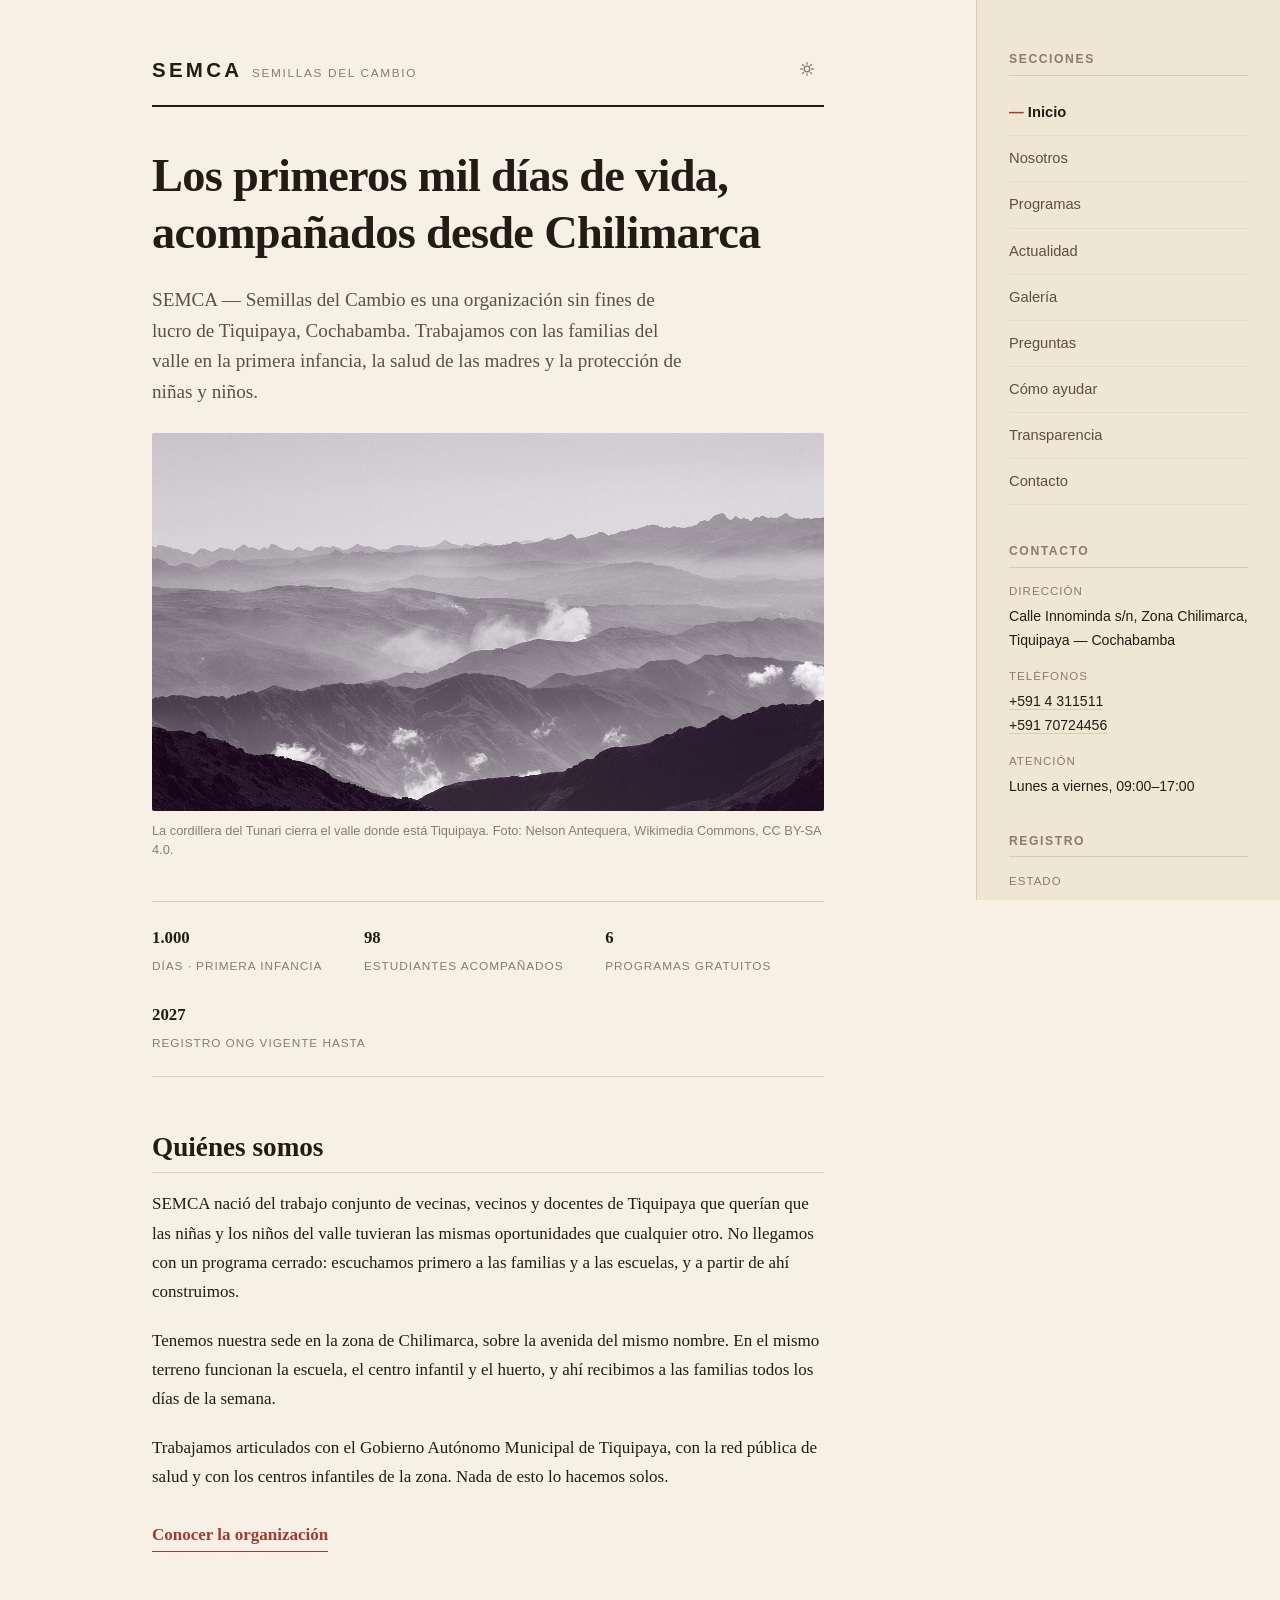
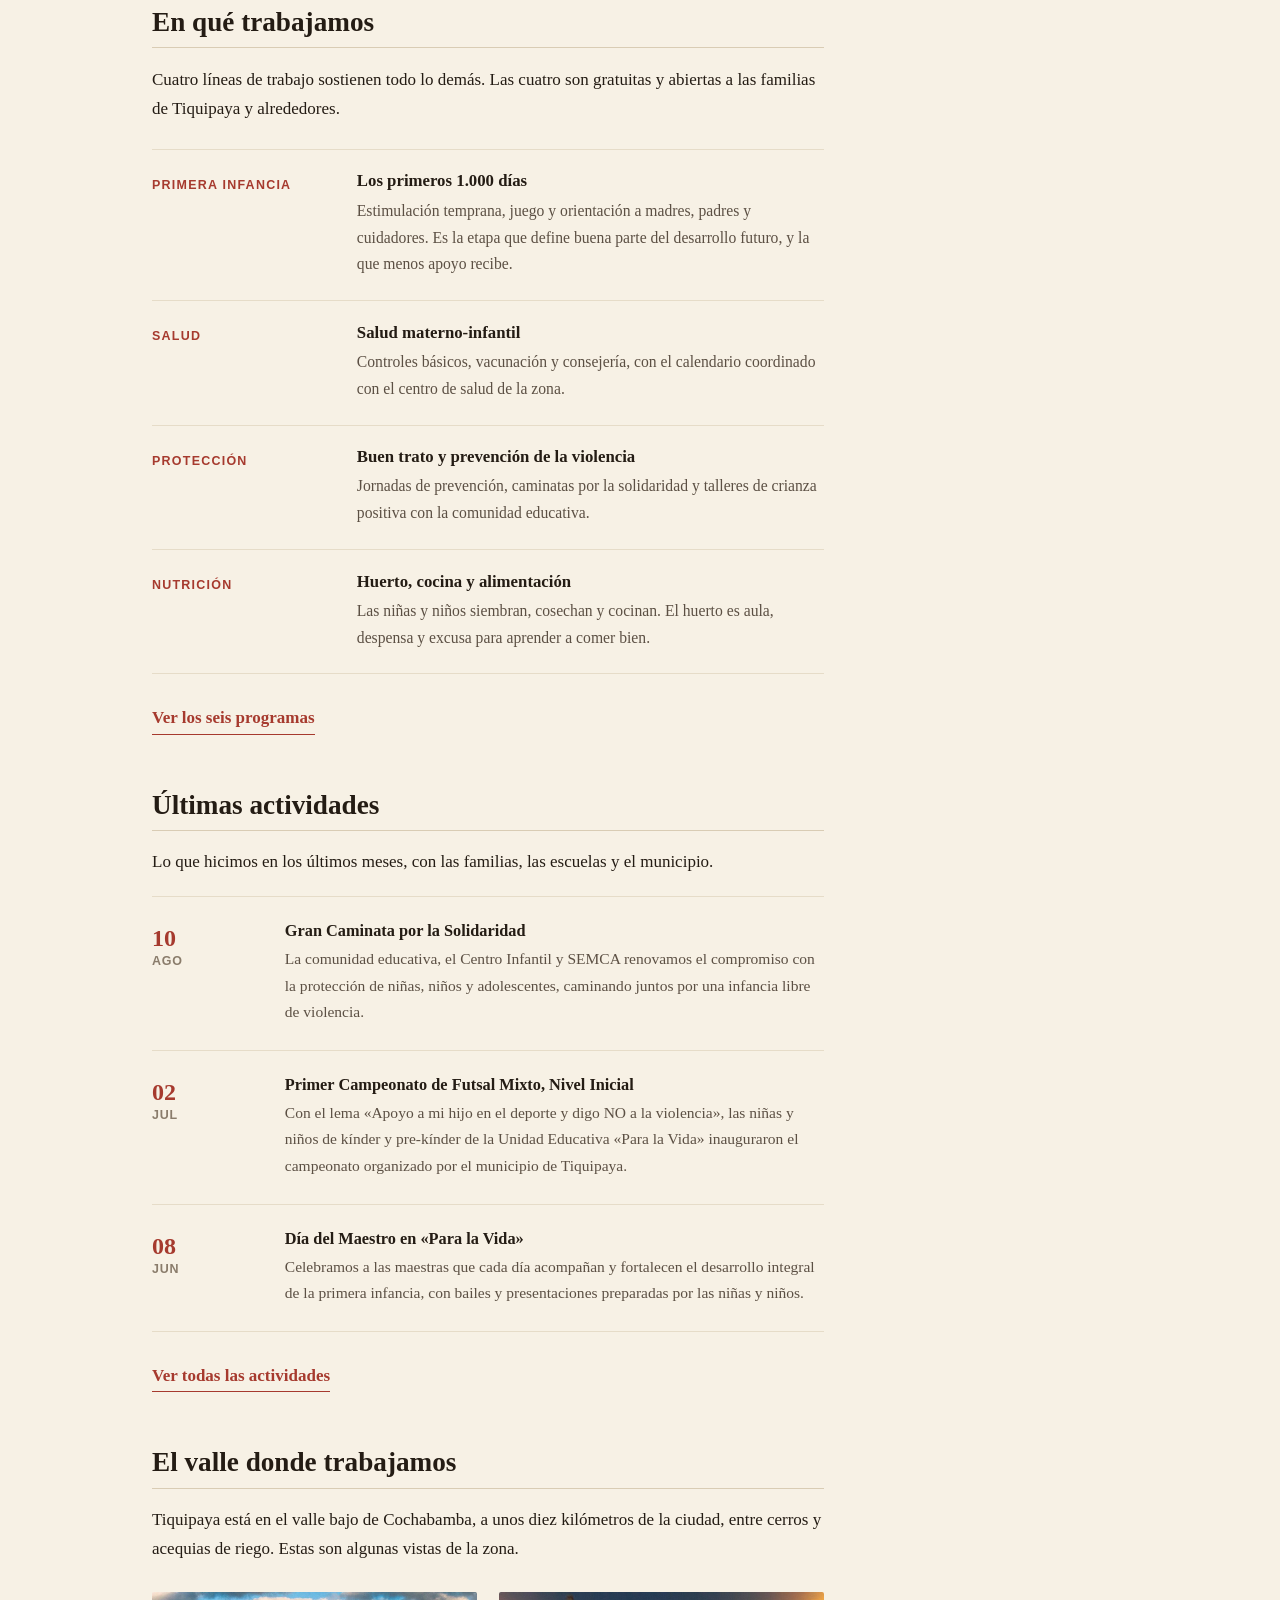
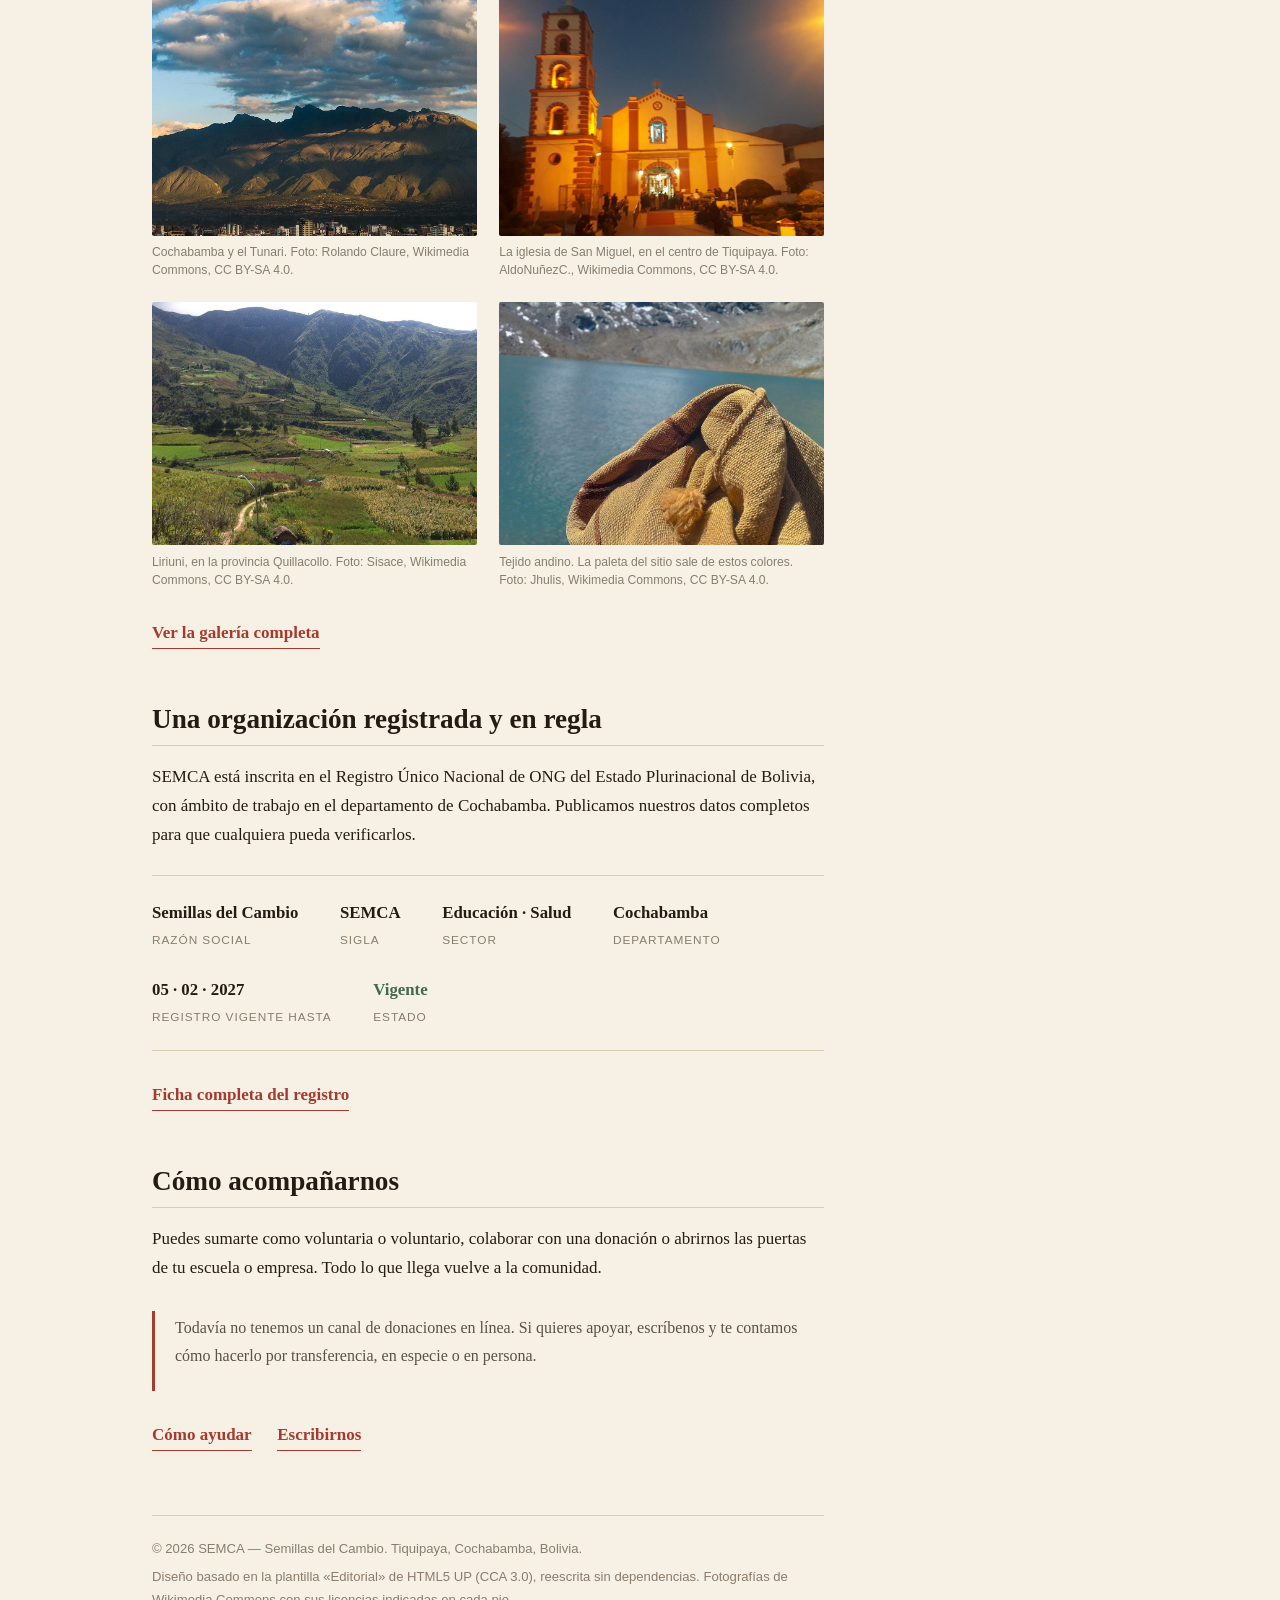
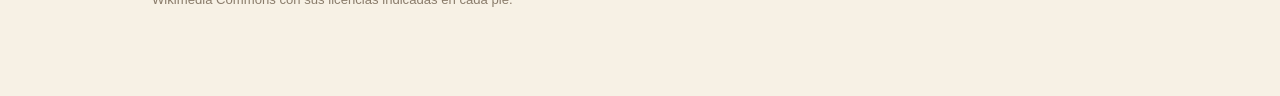
==== commit f0e17590: "Página de galería con diez fotografías más, y ajuste del service worker Galería (galeria.html) - Nue" ====
--- a/index.html
+++ b/index.html
@@ -175,6 +175,7 @@
             <figcaption>Tejido andino. La paleta del sitio sale de estos colores. Foto: Jhulis, <a href="https://commons.wikimedia.org/wiki/File:Tari_textil_Aymara.jpg" rel="noopener">Wikimedia Commons</a>, CC BY-SA 4.0.</figcaption>
           </figure>
           </div>
+          <p class="acciones"><a class="enlace" href="galeria.html">Ver la galería completa</a></p>
         </section>
 
         <section>
@@ -222,6 +223,7 @@
         <li><a href="nosotros.html">Nosotros</a></li>
         <li><a href="programas.html">Programas</a></li>
         <li><a href="actualidad.html">Actualidad</a></li>
+        <li><a href="galeria.html">Galería</a></li>
         <li><a href="preguntas.html">Preguntas</a></li>
         <li><a href="ayudar.html">Cómo ayudar</a></li>
         <li><a href="transparencia.html">Transparencia</a></li>
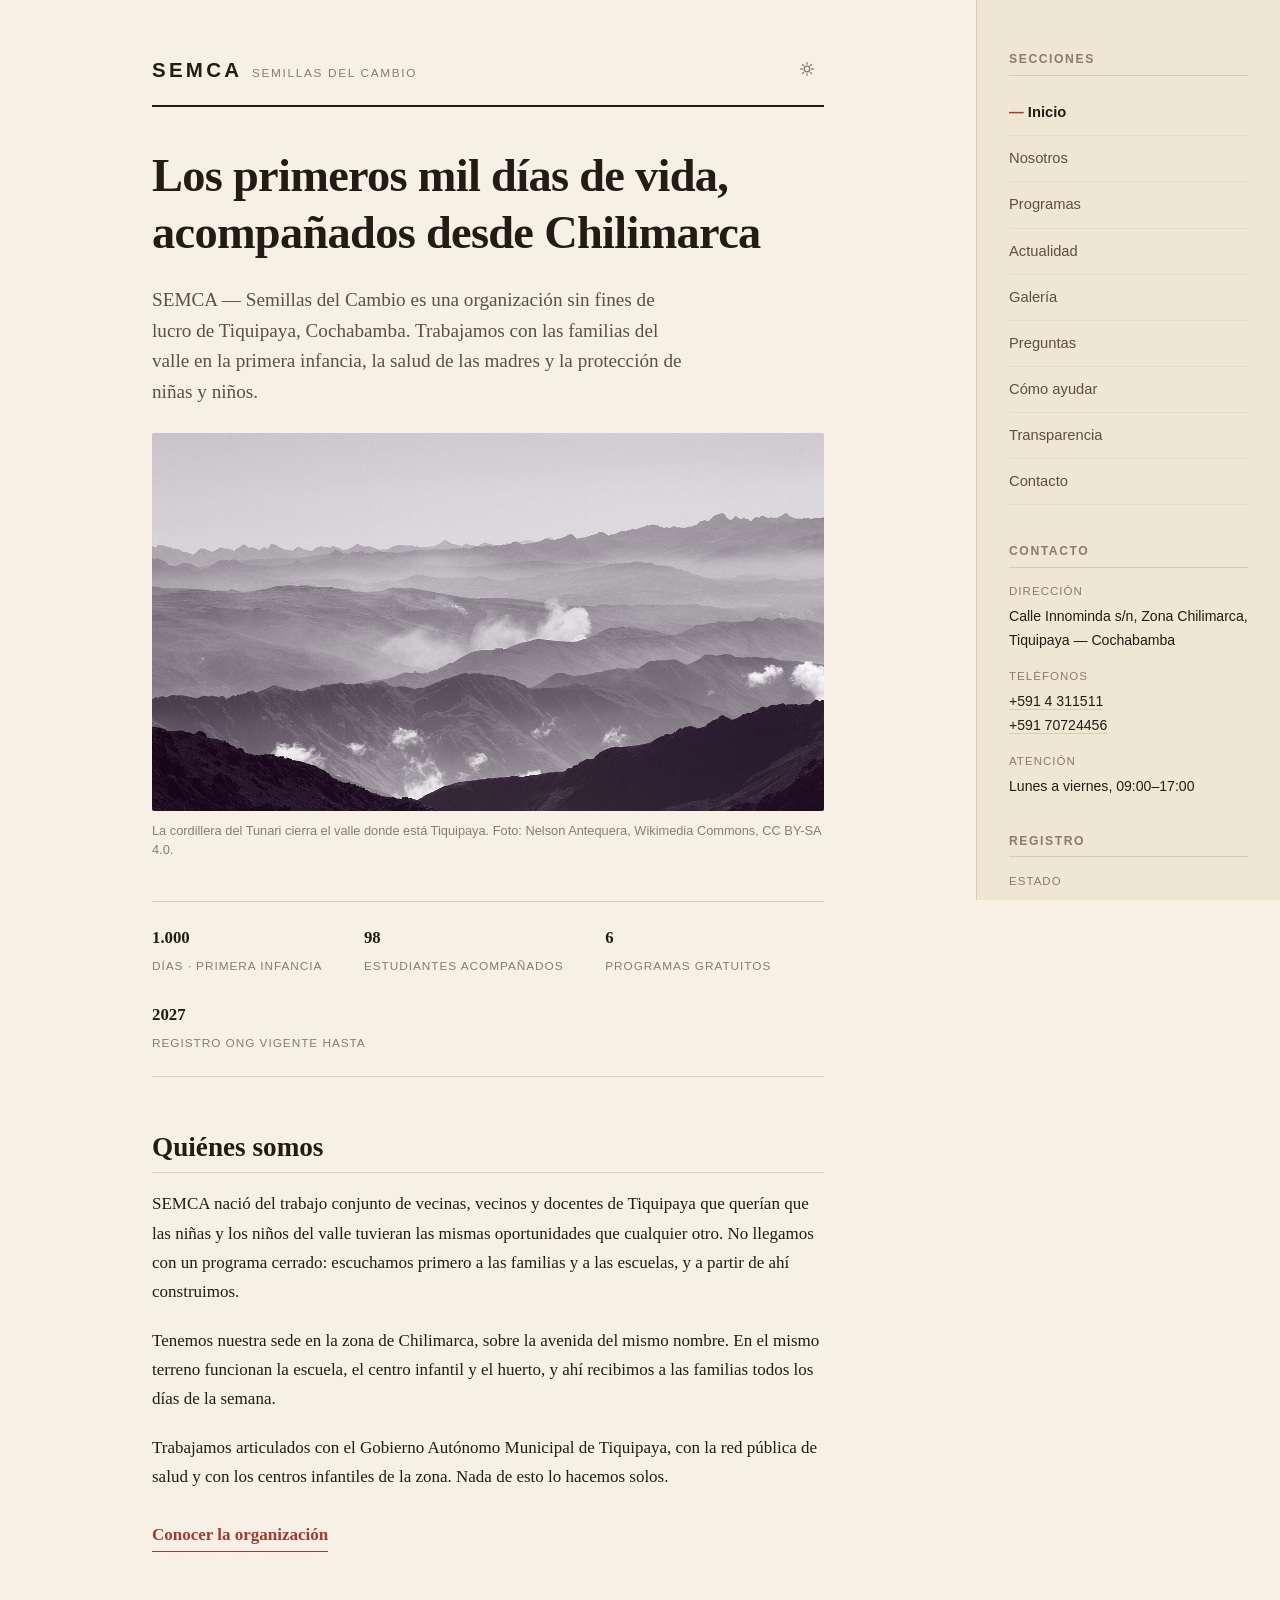
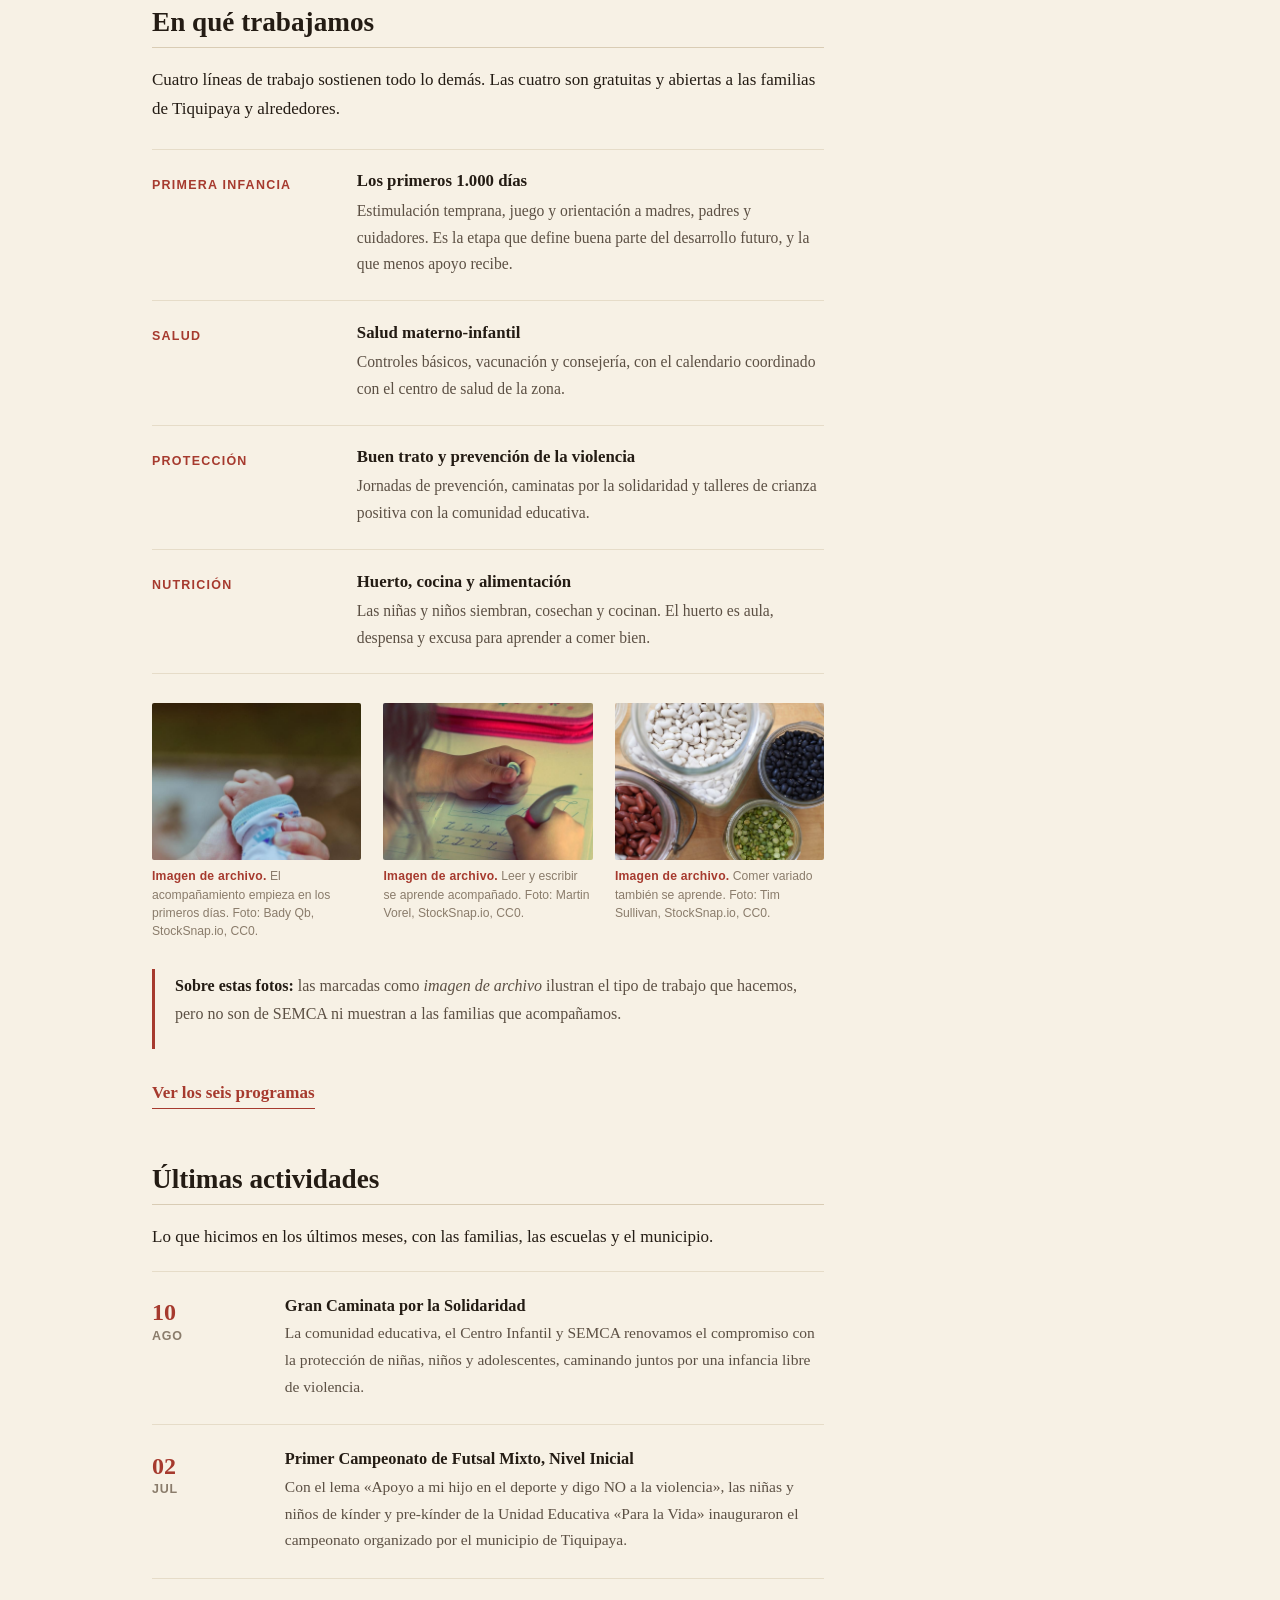
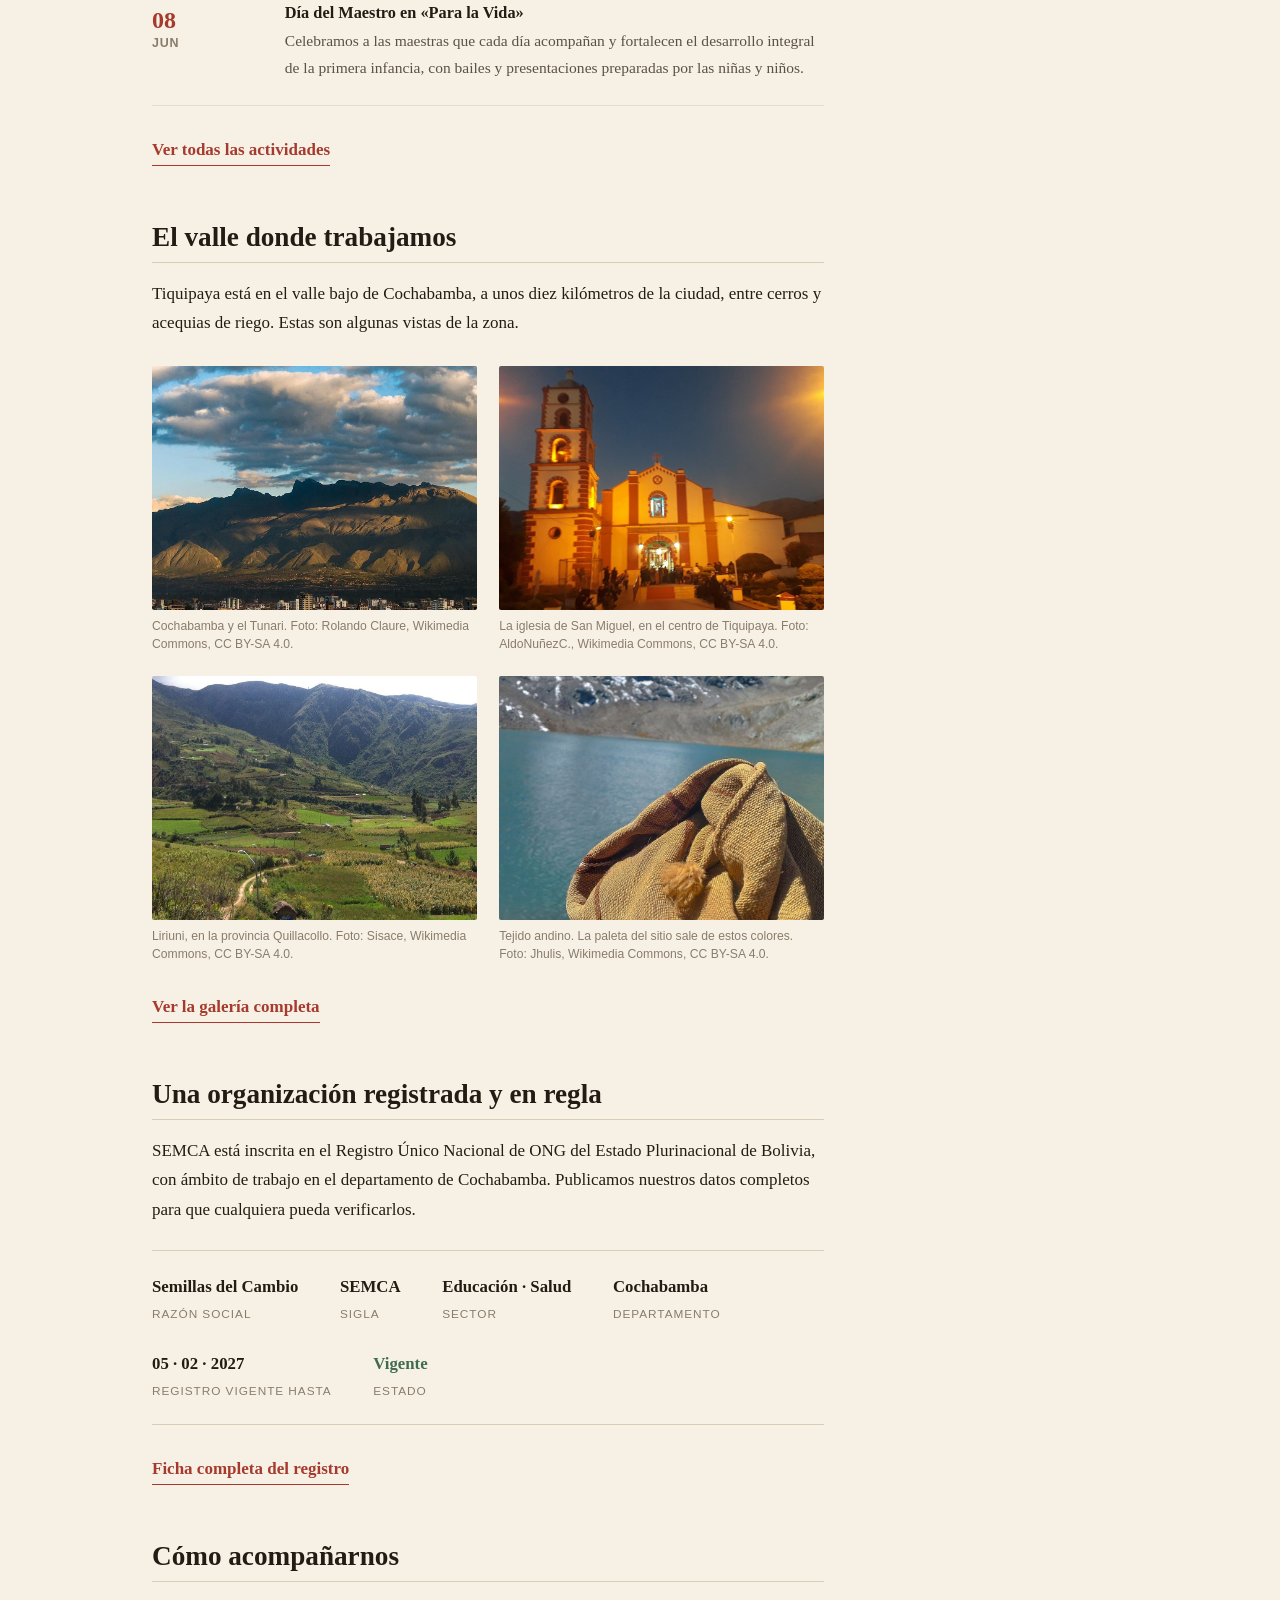
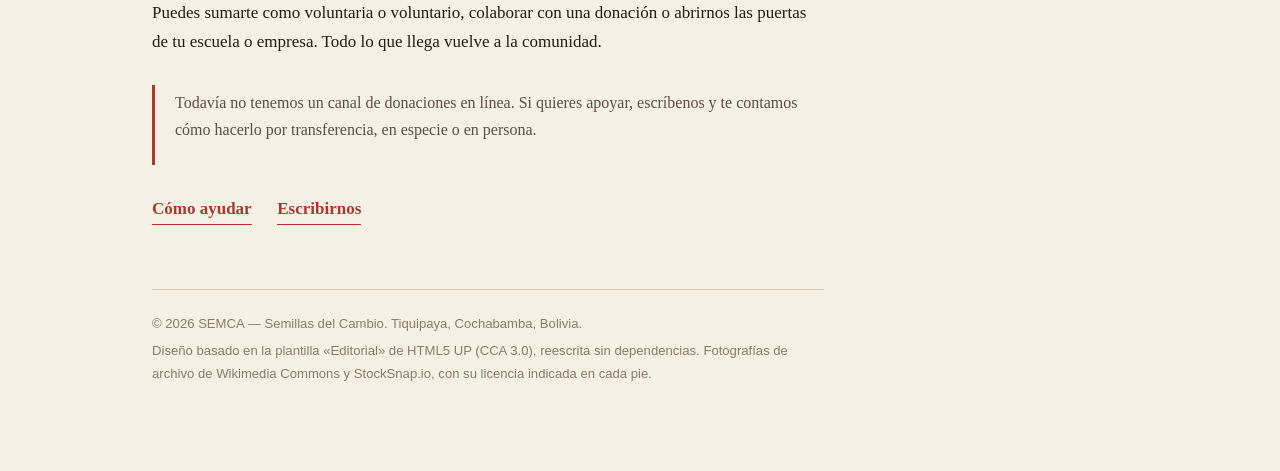
==== commit 1b3b0f16: "Fotografías de la labor: cinco imágenes en Inicio y Programas El sitio tenía 18 fotos y las 18 eran " ====
--- a/index.html
+++ b/index.html
@@ -120,6 +120,28 @@
             </li>
           </ul>
 
+          <div class="trabajo">
+            <figure>
+              <img src="img/primera-infancia.jpg" width="960" height="636" loading="lazy" decoding="async"
+                   alt="Manos de una persona adulta sosteniendo la mano de un bebé">
+              <figcaption><span class="archivo">Imagen de archivo.</span> El acompañamiento empieza en los primeros días. Foto: Bady Qb, <a href="https://stocksnap.io/photo/baby-hands-AUXJX50V26" rel="noopener">StockSnap.io</a>, CC0.</figcaption>
+            </figure>
+            <figure>
+              <img src="img/aprendizaje.jpg" width="960" height="640" loading="lazy" decoding="async"
+                   alt="Mano de una niña o niño escribiendo en un cuaderno con un lápiz de color">
+              <figcaption><span class="archivo">Imagen de archivo.</span> Leer y escribir se aprende acompañado. Foto: Martin Vorel, <a href="https://stocksnap.io/photo/child-kid-X6077HDEQH" rel="noopener">StockSnap.io</a>, CC0.</figcaption>
+            </figure>
+            <figure>
+              <img src="img/alimentacion.jpg" width="960" height="641" loading="lazy" decoding="async"
+                   alt="Cuencos de vidrio con legumbres y verduras frescas">
+              <figcaption><span class="archivo">Imagen de archivo.</span> Comer variado también se aprende. Foto: Tim Sullivan, <a href="https://stocksnap.io/photo/cooking-ingredients-573HXXCQWB" rel="noopener">StockSnap.io</a>, CC0.</figcaption>
+            </figure>
+          </div>
+
+          <div class="nota">
+            <p><strong>Sobre estas fotos:</strong> las marcadas como <em>imagen de archivo</em> ilustran el tipo de trabajo que hacemos, pero no son de SEMCA ni muestran a las familias que acompañamos.</p>
+          </div>
+
           <p class="acciones"><a class="enlace" href="programas.html">Ver los seis programas</a></p>
         </section>
 
@@ -209,7 +231,7 @@
       <footer class="site-foot">
         <p>© <span data-anio>2026</span> SEMCA — Semillas del Cambio. Tiquipaya, Cochabamba, Bolivia.</p>
         <p>Diseño basado en la plantilla «Editorial» de HTML5 UP (CCA 3.0), reescrita sin dependencias.
-        Fotografías de Wikimedia Commons con sus licencias indicadas en cada pie.</p>
+        Fotografías de archivo de Wikimedia Commons y StockSnap.io, con su licencia indicada en cada pie.</p>
       </footer>
 
     </div>
--- a/css/style.css
+++ b/css/style.css
@@ -242,6 +242,19 @@
 .galeria figcaption{font-size:.76rem;margin-top:.45rem}
 .galeria--tres{grid-template-columns:repeat(3,1fr)}
 
+/* ---------- La labor, en imágenes ----------
+   Tira de fotografías de la actividad (archivo). Misma mecánica que la
+   galería, pero con su propio nombre para poder ajustarla sin tocar
+   las vistas del valle. */
+.trabajo{display:grid;grid-template-columns:repeat(3,1fr);gap:1.4rem;margin:1.8rem 0 0}
+.trabajo--dos{grid-template-columns:repeat(2,1fr)}
+.trabajo figure{margin:0}
+.trabajo img{width:100%;aspect-ratio:4/3;object-fit:cover;border-radius:var(--radio);background:var(--papel-2)}
+.trabajo figcaption{font-size:.76rem;margin-top:.45rem}
+
+/* Marca de honestidad: estas fotos no son de la organización. */
+.archivo{font-style:normal;font-weight:700;color:var(--acento);letter-spacing:.02em}
+
 /* ---------- Preguntas frecuentes ---------- */
 .faq{border-top:1px solid var(--regla-fina);margin-top:1.6rem}
 .faq details{border-bottom:1px solid var(--regla-fina)}
@@ -388,6 +401,7 @@
   .tabla th{border-bottom:0;padding-bottom:.1rem}
   .tabla td{padding-top:.1rem;padding-bottom:.8rem}
   .brand span{display:none}
+  .trabajo,.trabajo--dos{grid-template-columns:repeat(2,1fr)}
 }
 
 /* ---------- Impresión ---------- */
